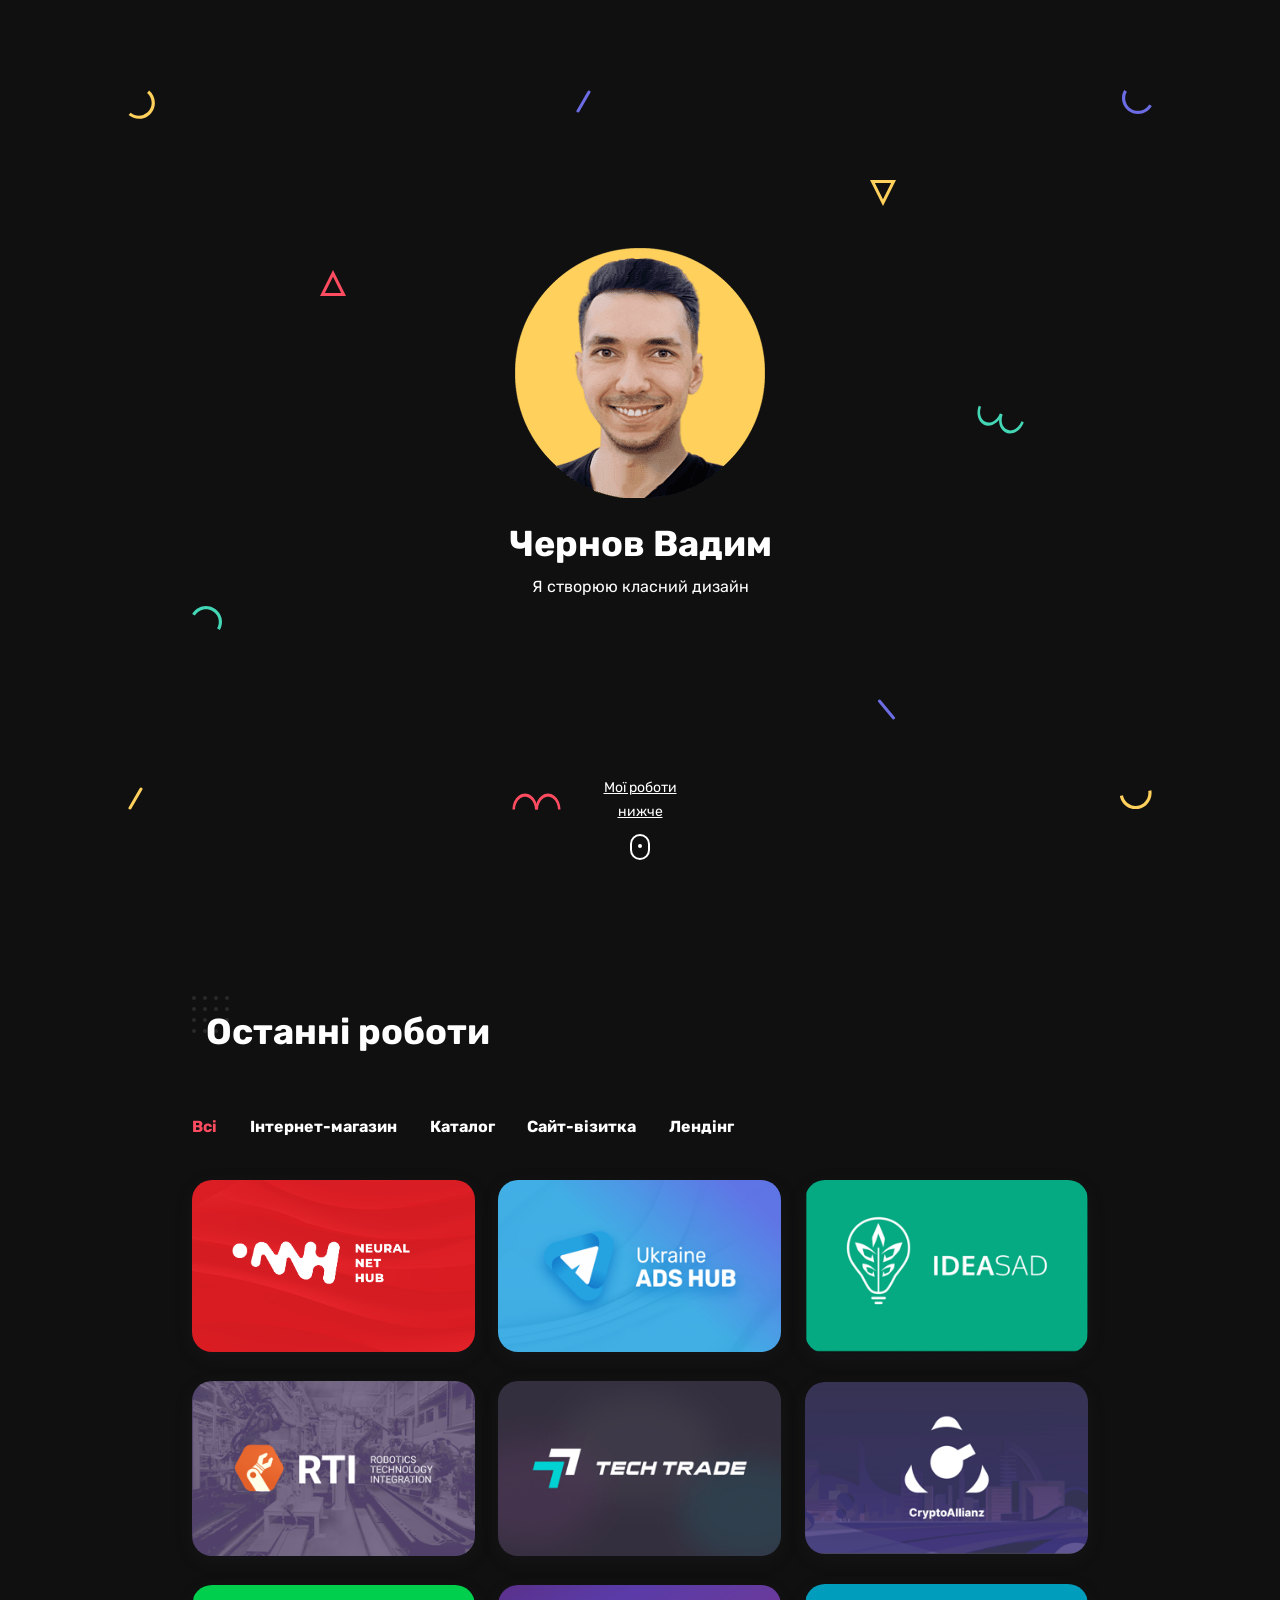
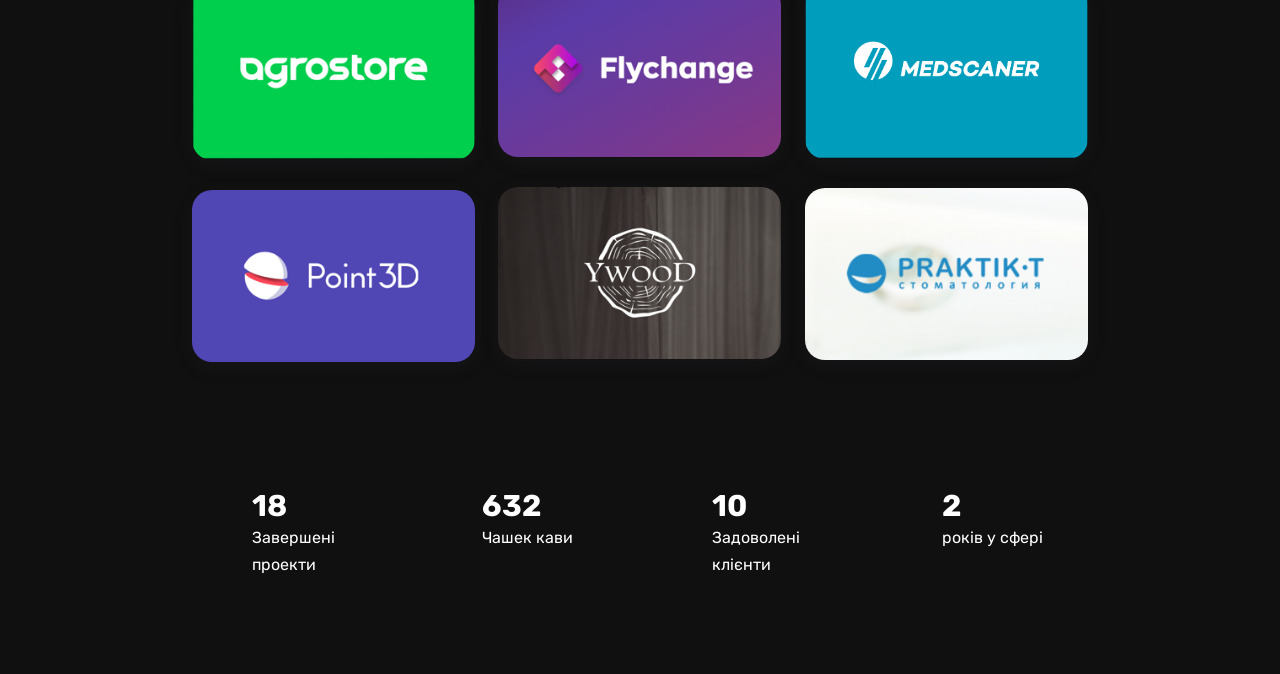
==== index.html @ b4a0cc7b "first commit" ====
<!DOCTYPE html>
<html lang="en-US">

<head>
    <meta http-equiv="Content-Type" content="text/html; charset=UTF-8">
    <title>Portfolio</title>
    <meta name="description" content="Portfolio">
    <meta name="viewport" content="width=device-width, initial-scale=1, maximum-scale=1">
    <link rel="shortcut icon" type="image/x-icon" href="images/favicon.png">

    <!-- STYLESHEETS -->
    <link rel="stylesheet" href="css/bootstrap.min.css" type="text/css" media="all">
    <link rel="stylesheet" href="css/all.min.css" type="text/css" media="all">
    <link rel="stylesheet" href="css/simple-line-icons.css" type="text/css" media="all">
    <link rel="stylesheet" href="css/slick.css" type="text/css" media="all">
    <link rel="stylesheet" href="css/animate.css" type="text/css" media="all">
    <link rel="stylesheet" href="css/magnific-popup.css" type="text/css" media="all">
    <link rel="stylesheet" href="css/style.css" type="text/css" media="all">

    <!--[if lt IE 9]>
      <script src="https://oss.maxcdn.com/html5shiv/3.7.2/html5shiv.min.js"></script>
      <script src="https://oss.maxcdn.com/respond/1.4.2/respond.min.js"></script>
    <![endif]-->

</head>

<body class="dark">

    <!-- Preloader -->
    <div id="preloader">
        <div class="outer">
            <!-- Google Chrome -->
            <div class="infinityChrome">
                <div></div>
                <div></div>
                <div></div>
            </div>

            <!-- Safari and others -->
            <div class="infinity">
                <div>
                    <span></span>
                </div>
                <div>
                    <span></span>
                </div>
                <div>
                    <span></span>
                </div>
            </div>
            <!-- Stuff -->
            <svg xmlns="http://www.w3.org/2000/svg" version="1.1" class="goo-outer">
                <defs>
                    <filter id="goo">
                        <feGaussianBlur in="SourceGraphic" stdDeviation="6" result="blur" />
                        <feColorMatrix in="blur" values="1 0 0 0 0  0 1 0 0 0  0 0 1 0 0  0 0 0 18 -7" result="goo" />
                        <feBlend in="SourceGraphic" in2="goo" />
                    </filter>
                </defs>
            </svg>
        </div>
    </div>


    <!-- main layout -->
    <main class="content-3">

        <!-- section home -->
        <section id="home" class="home d-flex align-items-center">
            <div class="container">

                <!-- intro -->
                <div class="intro">
                    <!-- avatar image -->
                    <img src="images/ava-min.png" alt="Bolby" class="mb-4" />
                    
                    <!-- info -->
                    <h1 class="mb-2 mt-0">Чернов Вадим</h1>
                    <span>Я створюю <span class="text-rotating"> класний дизайн, круті веб-додатки</span></span>

                    <!-- social icons -->
                    <ul class="social-icons light list-inline mb-0 mt-4">
                        <li class="list-inline-item"><a href="https://t.me/lips0n" target="_blank"><i class="fab fa-telegram"></i></a></li>
                        <li class="list-inline-item"><a href="viber://add?number=380633211815" target="_blank"><i class="fab fa-viber"></i></a></li>
                        <li class="list-inline-item"><a href="https://wa.me/380961468083" target="_blank"><i class="fab fa-whatsapp"></i></a></li>
                    </ul>
                </div>

                <!-- scroll down mouse wheel -->
                <div class="scroll-down">
                    <a href="#about" class="mouse-wrapper">
                        <span>Мої роботи нижче</span>
                        <span class="mouse">
                            <span class="wheel"></span>
                        </span>
                    </a>
                </div>

                <!-- parallax layers -->
                <div class="parallax" data-relative-input="true">

                    <svg width="27" height="29" data-depth="0.3" class="layer p1" xmlns="http://www.w3.org/2000/svg">
                        <path
                            d="M21.15625.60099c4.37954 3.67487 6.46544 9.40612 5.47254 15.03526-.9929 5.62915-4.91339 10.30141-10.2846 12.25672-5.37122 1.9553-11.3776.89631-15.75715-2.77856l2.05692-2.45134c3.50315 2.93948 8.3087 3.78663 12.60572 2.22284 4.297-1.5638 7.43381-5.30209 8.22768-9.80537.79387-4.50328-.8749-9.08872-4.37803-12.02821L21.15625.60099z"
                            fill="#FFD15C" fill-rule="evenodd" />
                    </svg>

                    <svg width="26" height="26" data-depth="0.2" class="layer p2" xmlns="http://www.w3.org/2000/svg">
                        <path d="M13 3.3541L2.42705 24.5h21.1459L13 3.3541z" stroke="#FF4C60" stroke-width="3"
                            fill="none" fill-rule="evenodd" />
                    </svg>

                    <svg width="30" height="25" data-depth="0.3" class="layer p3" xmlns="http://www.w3.org/2000/svg">
                        <path
                            d="M.1436 8.9282C3.00213 3.97706 8.2841.92763 14.00013.92796c5.71605.00032 10.9981 3.04992 13.85641 8 2.8583 4.95007 2.8584 11.0491-.00014 16.00024l-2.77128-1.6c2.28651-3.96036 2.28631-8.84002.00011-12.8002-2.2862-3.96017-6.5124-6.40017-11.08513-6.4-4.57271.00018-8.79872 2.43984-11.08524 6.4002l-2.77128-1.6z"
                            fill="#44D7B6" fill-rule="evenodd" />
                    </svg>

                    <svg width="15" height="23" data-depth="0.6" class="layer p4" xmlns="http://www.w3.org/2000/svg">
                        <rect transform="rotate(30 9.86603 10.13397)" x="7" width="3" height="25" rx="1.5"
                            fill="#FFD15C" fill-rule="evenodd" />
                    </svg>

                    <svg width="15" height="23" data-depth="0.2" class="layer p5" xmlns="http://www.w3.org/2000/svg">
                        <rect transform="rotate(30 9.86603 10.13397)" x="7" width="3" height="25" rx="1.5"
                            fill="#6C6CE5" fill-rule="evenodd" />
                    </svg>

                    <svg width="49" height="17" data-depth="0.5" class="layer p6" xmlns="http://www.w3.org/2000/svg">
                        <g fill="#FF4C60" fill-rule="evenodd">
                            <path
                                d="M.5 16.5c0-5.71709 2.3825-10.99895 6.25-13.8567 3.8675-2.85774 8.6325-2.85774 12.5 0C23.1175 5.50106 25.5 10.78292 25.5 16.5H23c0-4.57303-1.90625-8.79884-5-11.08535-3.09375-2.28652-6.90625-2.28652-10 0C4.90625 7.70116 3 11.92697 3 16.5H.5z" />
                            <path
                                d="M23.5 16.5c0-5.71709 2.3825-10.99895 6.25-13.8567 3.8675-2.85774 8.6325-2.85774 12.5 0C46.1175 5.50106 48.5 10.78292 48.5 16.5H46c0-4.57303-1.90625-8.79884-5-11.08535-3.09375-2.28652-6.90625-2.28652-10 0-3.09375 2.28651-5 6.51232-5 11.08535h-2.5z" />
                        </g>
                    </svg>

                    <svg width="26" height="26" data-depth="0.4" class="layer p7" xmlns="http://www.w3.org/2000/svg">
                        <path d="M13 22.6459L2.42705 1.5h21.1459L13 22.6459z" stroke="#FFD15C" stroke-width="3"
                            fill="none" fill-rule="evenodd" />
                    </svg>

                    <svg width="19" height="21" data-depth="0.3" class="layer p8" xmlns="http://www.w3.org/2000/svg">
                        <rect transform="rotate(-40 6.25252 10.12626)" x="7" width="3" height="25" rx="1.5"
                            fill="#6C6CE5" fill-rule="evenodd" />
                    </svg>

                    <svg width="30" height="25" data-depth="0.3" data-depth-y="-1.30" class="layer p9"
                        xmlns="http://www.w3.org/2000/svg">
                        <path
                            d="M29.8564 16.0718c-2.85854 4.95114-8.1405 8.00057-13.85654 8.00024-5.71605-.00032-10.9981-3.04992-13.85641-8-2.8583-4.95007-2.8584-11.0491.00014-16.00024l2.77128 1.6c-2.28651 3.96036-2.28631 8.84002-.00011 12.8002 2.2862 3.96017 6.5124 6.40017 11.08513 6.4 4.57271-.00018 8.79872-2.43984 11.08524-6.4002l2.77128 1.6z"
                            fill="#6C6CE5" fill-rule="evenodd" />
                    </svg>

                    <svg width="47" height="29" data-depth="0.2" class="layer p10" xmlns="http://www.w3.org/2000/svg">
                        <g fill="#44D7B6" fill-rule="evenodd">
                            <path
                                d="M46.78878 17.19094c-1.95535 5.3723-6.00068 9.52077-10.61234 10.8834-4.61167 1.36265-9.0893-.26708-11.74616-4.27524-2.65686-4.00817-3.08917-9.78636-1.13381-15.15866l2.34923.85505c-1.56407 4.29724-1.2181 8.92018.90705 12.12693 2.12514 3.20674 5.70772 4.5107 9.39692 3.4202 3.68921-1.0905 6.92581-4.40949 8.48988-8.70673l2.34923.85505z" />
                            <path
                                d="M25.17585 9.32448c-1.95535 5.3723-6.00068 9.52077-10.61234 10.8834-4.61167 1.36264-9.0893-.26708-11.74616-4.27525C.16049 11.92447-.27182 6.14628 1.68354.77398l2.34923.85505c-1.56407 4.29724-1.2181 8.92018.90705 12.12692 2.12514 3.20675 5.70772 4.5107 9.39692 3.4202 3.68921-1.0905 6.92581-4.40948 8.48988-8.70672l2.34923.85505z" />
                        </g>
                    </svg>

                    <svg width="33" height="20" data-depth="0.5" class="layer p11" xmlns="http://www.w3.org/2000/svg">
                        <path
                            d="M32.36774.34317c.99276 5.63023-1.09332 11.3614-5.47227 15.03536-4.37895 3.67396-10.3855 4.73307-15.75693 2.77837C5.76711 16.2022 1.84665 11.53014.8539 5.8999l3.15139-.55567c.7941 4.50356 3.93083 8.24147 8.22772 9.8056 4.29688 1.56413 9.10275.71673 12.60554-2.2227C28.34133 9.98771 30.01045 5.4024 29.21635.89884l3.15139-.55567z"
                            fill="#FFD15C" fill-rule="evenodd" />
                    </svg>

                </div>
            </div>

        </section>

        <!-- section about -->
      

    

        <!-- section works -->
        <section id="works">

            <div class="container">

                <!-- section title -->
                <h2 class="section-title wow fadeInUp">Останні роботи</h2>

                <div class="spacer" data-height="60"></div>

                <!-- portfolio filter (desktop) -->
                <ul class="portfolio-filter list-inline wow fadeInUp">
                    <li class="current list-inline-item" data-filter="*">Всі</li>
                    <li class="list-inline-item" data-filter=".stores">Iнтернет-магазин</li>
                    <li class="list-inline-item" data-filter=".catalog">Каталог</li>
                    <li class="list-inline-item" data-filter=".business-card">Cайт-візитка</li>
                    <li class="list-inline-item" data-filter=".landing">Лендінг</li>
         
                </ul>

                <!-- portfolio filter (mobile) -->
                <div class="pf-filter-wrapper">
                    <select class="portfolio-filter-mobile">
                        <option value="*">Всі</option>
                        <option value=".stores">Iнтернет-магазин</option>
                        <option value=".catalog">Каталог</option>
                        <option value=".business-card">Cайт-візитка</option>
                        <option value=".landing">Лендінг</option>
                    </select>
                </div>
               
                <!-- portolio wrapper -->
                <div class="row portfolio-wrapper">

   

                    <!-- portfolio item -->
                    <div class="col-md-4 col-sm-6 grid-item creative catalog">
                        <a href="#small-dialog1" class="work-content">
                            <div class="portfolio-item rounded shadow-dark">
                                <div class="details">
                                    <span class="term">Каталог</span>
                                    <h4 class="title">Neural Net Hub — <br> каталог нейромереж</h4>
                                    <span class="more-button"><i class="icon-options"></i></span>
                                </div>
                                <div class="thumb">
                                    <img src="images/works/nnh-min.png" alt="Portfolio-title" />
                                    <div class="mask"></div>
                                </div>
                            </div>
                        </a>
                        <div id="small-dialog1" class="white-popup zoom-anim-dialog mfp-hide">
                            <div class="white-popup-viewer">
                                <img src="images/works/nnh.png" alt="Title" />
                            </div>
                        </div>
                    </div>
                    <div class="col-md-4 col-sm-6 grid-item creative landing">
                        <a href="#small-dialog2" class="work-content">
                            <div class="portfolio-item rounded shadow-dark">
                                <div class="details">
                                    <span class="term">Лендінг</span>
                                    <h4 class="title">Ukraine Ads Hub — <br> арбитражный Трафик</h4>
                                    <span class="more-button"><i class="icon-options"></i></span>
                                </div>
                                <div class="thumb">
                                    <img src="images/works/uah-min.png" alt="Portfolio-title" />
                                    <div class="mask"></div>
                                </div>
                            </div>
                        </a>
                        <div id="small-dialog2" class="white-popup zoom-anim-dialog mfp-hide">
                            <div class="white-popup-viewer">
                                <img src="images/works/uah.png" alt="Title" />
                            </div>
                        </div>
                    </div>
                    <div class="col-md-4 col-sm-6 grid-item creative stores">
                        <a href="#small-dialog3" class="work-content">
                            <div class="portfolio-item rounded shadow-dark">
                                <div class="details">
                                    <span class="term">Iнтернет-магазин</span>
                                    <h4 class="title">Ideasad — <br>інтернет-магазин саджанців</h4>
                                    <span class="more-button"><i class="icon-options"></i></span>
                                </div>
                                <div class="thumb">
                                    <img src="images/works/ideasad-min.png" alt="Portfolio-title" />
                                    <div class="mask"></div>
                                </div>
                            </div>
                        </a>
                        <div id="small-dialog3" class="white-popup zoom-anim-dialog mfp-hide">
                            <div class="white-popup-viewer">
                                <img src="images/works/ideasad.png" alt="Title" />
                            </div>
                        </div>
                    </div>
                    <div class="col-md-4 col-sm-6 grid-item creative landing">
                        <a href="#small-dialog4" class="work-content">
                            <div class="portfolio-item rounded shadow-dark">
                                <div class="details">
                                    <span class="term">Лендінг</span>
                                    <h4 class="title">RTI — <br> інтеграції роботів до виробничих процесів</h4>
                                    <span class="more-button"><i class="icon-options"></i></span>
                                </div>
                                <div class="thumb">
                                    <img src="images/works/rti-min.png" alt="Portfolio-title" />
                                    <div class="mask"></div>
                                </div>
                            </div>
                        </a>
                        <div id="small-dialog4" class="white-popup zoom-anim-dialog mfp-hide">
                            <div class="white-popup-viewer">
                                <img src="images/works/rti.png" alt="Title" />
                            </div>
                        </div>
                    </div>
                    <div class="col-md-4 col-sm-6 grid-item creative business-card">
                        <a href="#small-dialog5" class="work-content">
                            <div class="portfolio-item rounded shadow-dark">
                                <div class="details">
                                    <span class="term">Cайт-візитка</span>
                                    <h4 class="title">Techtrade — <br>постачання кухонного обладнання</h4>
                                    <span class="more-button"><i class="icon-options"></i></span>
                                </div>
                                <div class="thumb">
                                    <img src="images/works/tt-min.png" alt="Portfolio-title" />
                                    <div class="mask"></div>
                                </div>
                            </div>
                        </a>
                        <div id="small-dialog5" class="white-popup zoom-anim-dialog mfp-hide">
                            <div class="white-popup-viewer">
                                <img src="images/works/tt.png" alt="Title" />
                            </div>
                        </div>
                    </div>

                    <div class="col-md-4 col-sm-6 grid-item creative landing">
                        <a href="#small-dialog6" class="work-content">
                            <div class="portfolio-item rounded shadow-dark">
                                <div class="details">
                                    <span class="term">Лендінг</span>
                                    <h4 class="title">CryptoAlianz — <br> курс з стратегій роботи з цифровими активами</h4>
                                    <span class="more-button"><i class="icon-options"></i></span>
                                </div>
                                <div class="thumb">
                                    <img src="images/works/crypto-alianz-min.png" alt="Portfolio-title" />
                                    <div class="mask"></div>
                                </div>
                            </div>
                        </a>
                        <div id="small-dialog6" class="white-popup zoom-anim-dialog mfp-hide">
                            <div class="white-popup-viewer">
                                <img src="images/works/crypto-alianz.png" alt="Title" />
                            </div>
                        </div>
                    </div>
                    <div class="col-md-4 col-sm-6 grid-item creative stores">
                        <a href="#small-dialog7" class="work-content">
                            <div class="portfolio-item rounded shadow-dark">
                                <div class="details">
                                    <span class="term">Iнтернет-магазин</span>
                                    <h4 class="title"> MedScaner — <br>постановник медичного обладнання</h4>
                                    <span class="more-button"><i class="icon-options"></i></span>
                                </div>
                                <div class="thumb">
                                    <img src="images/works/scaner-min.png" alt="Portfolio-title" />
                                    <div class="mask"></div>
                                </div>
                            </div>
                        </a>
                        <div id="small-dialog7" class="white-popup zoom-anim-dialog mfp-hide">
                            <div class="white-popup-viewer">
                                <img src="images/works/scaner.png" alt="Title" />
                            </div>
                        </div>
                    </div>
                    <div class="col-md-4 col-sm-6 grid-item creative stores">
                        <a href="#small-dialog8" class="work-content">
                            <div class="portfolio-item rounded shadow-dark">
                                <div class="details">
                                    <span class="term">Iнтернет-магазин</span>
                                    <h4 class="title">Agrostore — <br>інтернет-магазин саджанців</h4>
                                    <span class="more-button"><i class="icon-options"></i></span>
                                </div>
                                <div class="thumb">
                                    <img src="images/works/agrostore-min.png" alt="Portfolio-title" />
                                    <div class="mask"></div>
                                </div>
                            </div>
                        </a>
                        <div id="small-dialog8" class="white-popup zoom-anim-dialog mfp-hide">
                            <div class="white-popup-viewer">
                                <img src="images/works/agrostore.png" alt="Title" />
                            </div>
                        </div>
                    </div>
                    <div class="col-md-4 col-sm-6 grid-item creative landing">
                        <a href="#small-dialog9" class="work-content">
                            <div class="portfolio-item rounded shadow-dark">
                                <div class="details">
                                    <span class="term">Лендінг</span>
                                    <h4 class="title">Flychange — <br>крипто-обмінник</h4>
                                    <span class="more-button"><i class="icon-options"></i></span>
                                </div>
                                <div class="thumb">
                                    <img src="images/works/flychange-min.png" alt="Portfolio-title" />
                                    <div class="mask"></div>
                                </div>
                            </div>
                        </a>
                        <div id="small-dialog9" class="white-popup zoom-anim-dialog mfp-hide">
                            <div class="white-popup-viewer">
                                <img src="images/works/flychange.png" alt="Title" />
                            </div>
                        </div>
                    </div>
                    <div class="col-md-4 col-sm-6 grid-item creative catalog">
                        <a href="#small-dialog10" class="work-content">
                            <div class="portfolio-item rounded shadow-dark">
                                <div class="details">
                                    <span class="term">Каталог</span>
                                    <h4 class="title">Ywood — <br>виробництво меблів</h4>
                                    <span class="more-button"><i class="icon-options"></i></span>
                                </div>
                                <div class="thumb">
                                    <img src="images/works/ywood-min.png" alt="Portfolio-title" />
                                    <div class="mask"></div>
                                </div>
                            </div>
                        </a>
                        <div id="small-dialog10" class="white-popup zoom-anim-dialog mfp-hide">
                            <div class="white-popup-viewer">
                                <img src="images/works/ywood.png" alt="Title" />
                            </div>
                        </div>
                    </div>
                    <div class="col-md-4 col-sm-6 grid-item creative business-card">
                        <a href="#small-dialog11" class="work-content">
                            <div class="portfolio-item rounded shadow-dark">
                                <div class="details">
                                    <span class="term">Cайт-візитка</span>
                                    <h4 class="title">PRAKTIK-T — <br> стамотологія</h4>
                                    <span class="more-button"><i class="icon-options"></i></span>
                                </div>
                                <div class="thumb">
                                    <img src="images/works/stomatology-min.png" alt="Portfolio-title" />
                                    <div class="mask"></div>
                                </div>
                            </div>
                        </a>
                        <div id="small-dialog11" class="white-popup zoom-anim-dialog mfp-hide">
                            <div class="white-popup-viewer">
                                <img src="images/works/stomatology.png" alt="Title" />
                            </div>
                        </div>
                    </div>
                    <div class="col-md-4 col-sm-6 grid-item creative business-card">
                        <a href="#small-dialog12" class="work-content">
                            <div class="portfolio-item rounded shadow-dark">
                                <div class="details">
                                    <span class="term">Cайт-візитка</span>
                                    <h4 class="title">Point-3d — <br> центри томографії</h4>
                                    <span class="more-button"><i class="icon-options"></i></span>
                                </div>
                                <div class="thumb">
                                    <img src="images/works/point-3d-min.png" alt="Portfolio-title" />
                                    <div class="mask"></div>
                                </div>
                            </div>
                        </a>
                        <div id="small-dialog12" class="white-popup zoom-anim-dialog mfp-hide">
                            <div class="white-popup-viewer">
                                <img src="images/works/point-3d.png" alt="Title" />
                            </div>
                        </div>
                    </div>

                </div>

   

            </div>

        </section>

      

      

        <section id="about">

            <div class="container">

        
                <div class="row">

                    <div class="col-md-3 col-sm-6">
                        <!-- fact item -->
                        <div class="fact-item">
                            <span class="icon icon-fire"></span>
                            <div class="details">
                                <h3 class="mb-0 mt-0 number"><em class="count">130</em></h3>
                                <p class="mb-0">Завершені проекти</p>
                            </div>
                        </div>
                        <div class="spacer d-md-none d-lg-none" data-height="30"></div>
                    </div>

                    <div class="col-md-3 col-sm-6">
                        <!-- fact item -->
                        <div class="fact-item">
                            <span class="icon icon-cup"></span>
                            <div class="details">
                                <h3 class="mb-0 mt-0 number"><em class="count">4680</em></h3>
                                <p class="mb-0">Чашек кави</p>
                            </div>
                        </div>
                        <div class="spacer d-md-none d-lg-none" data-height="30"></div>
                    </div>

                    <div class="col-md-3 col-sm-6">
                        <!-- fact item -->
                        <div class="fact-item">
                            <span class="icon icon-people"></span>
                            <div class="details">
                                <h3 class="mb-0 mt-0 number"><em class="count">73</em></h3>
                                <p class="mb-0">Задоволені клієнти</p>
                            </div>
                        </div>
                        <div class="spacer d-md-none d-lg-none" data-height="30"></div>
                    </div>

                    <div class="col-md-3 col-sm-6">
                        <!-- fact item -->
                        <div class="fact-item">
                            <span class="icon icon-badge"></span>
                            <div class="details">
                                <h3 class="mb-0 mt-0 number"><em class="count">13</em></h3>
                                <p class="mb-0">років у сфері</p>
                            </div>
                        </div>
                    </div>

                </div>

            </div>

        </section>
        <div class="spacer" data-height="96"></div>



    </main>

    <!-- Go to top button -->
    <a href="javascript:" id="return-to-top"><i class="fas fa-arrow-up"></i></a>

    <!-- SCRIPTS -->
    <script src="js/jquery-1.12.3.min.js"></script>
    <script src="js/jquery.easing.min.js"></script>
    <script src="js/jquery.waypoints.min.js"></script>
    <script src="js/jquery.counterup.min.js"></script>
    <script src="js/popper.min.js"></script>
    <script src="js/bootstrap.min.js"></script>
    <script src="js/isotope.pkgd.min.js"></script>
    <script src="js/infinite-scroll.min.js"></script>
    <script src="js/imagesloaded.pkgd.min.js"></script>
    <script src="js/slick.min.js"></script>
    <script src="js/contact.js"></script>
    <script src="js/validator.js"></script>
    <script src="js/wow.min.js"></script>
    <script src="js/morphext.min.js"></script>
    <script src="js/parallax.min.js"></script>
    <script src="js/jquery.magnific-popup.min.js"></script>
    <script src="js/custom.js"></script>

</body>

</html>
---- css/style.css ----
@charset "UTF-8";
/*
Template Name: Bolby
Version: 1.0
Author: PxlSolutions
Author URI: http://themeforest.net/user/pxlsolutions
Description: Portfolio/CV/Resume HTML Template

[TABLE OF CONTENTS]

01. Base
02. Typography
03. Preloader
04. Header
05. Sections
06. Parallax Shapes
07. Skills
08. Service
09. Portfolio
10. Facts
11. Prices
12. Testimonials
13. Blog
14. Clients
15. Contact
16. Helper
17. Dark Mode
18. Buttons
19. Bootstrap Components
20. Theme elements
21. Slick
22. Responsive

*/
@import url("https://fonts.googleapis.com/css?family=Rubik:300,300i,400,400i,500,500i,700,700i,900,900i&display=swap&subset=cyrillic");
/*=================================================================*/
/*                      BASE                              
/*=================================================================*/
* {
  margin: 0;
  padding: 0;
}

html {
  margin: 0 !important;
  overflow: auto !important;
}

body {
  color: #5E5C7F;
  background-color: #F9F9FF;
  font-family: "Rubik", sans-serif;
  font-size: 16px;
  line-height: 1.7;
  overflow-x: hidden;
  -webkit-font-smoothing: antialiased;
  -moz-osx-font-smoothing: grayscale;
}

img {
  max-width: 100%;
  height: auto;
}

.text-center {
  text-align: center;
}

.text-left {
  text-align: left;
}

.text-right {
  text-align: right;
}

.relative {
  position: relative;
}

/*=================================================================*/
/*                      TYPOGRAPHY                              
/*=================================================================*/
h1, h2, h3, h4, h5, h6 {
  color: #454360;
  font-family: "Rubik", sans-serif;
  font-weight: 700;
  margin: 20px 0;
}

h1 {
  font-size: 36px;
}

h2 {
  font-size: 28px;
}

h3 {
  font-size: 24px;
}

h4 {
  font-size: 18px;
}

a {
  color: #FF4C60;
  outline: 0;
  -webkit-transition: all 0.3s ease-in-out;
  -o-transition: all 0.3s ease-in-out;
  transition: all 0.3s ease-in-out;
}
a:hover {
  color: #353353;
  text-decoration: none;
}
a:focus {
  outline: 0;
}

blockquote {
  padding: 20px 20px;
  margin: 0 0 20px;
  font-size: 16px;
  background: #F7F7F7;
  border-radius: 10px;
}

blockquote p {
  line-height: 1.6;
}

/* === Pre === */
pre {
  display: block;
  padding: 9.5px;
  margin: 0 0 10px;
  font-size: 13px;
  line-height: 1.42857143;
  color: #333;
  word-break: break-all;
  word-wrap: break-word;
  background-color: #f5f5f5;
  border: 1px solid #ccc;
  border-radius: 0;
}

/*=================================================================*/
/*                      PRELOADER                              
/*=================================================================*/
.infinity {
  width: 120px;
  height: 60px;
  position: relative;
}
.infinity div,
.infinity span {
  position: absolute;
}
.infinity div {
  top: 0;
  left: 50%;
  width: 60px;
  height: 60px;
  -webkit-animation: rotate 6.9s linear infinite;
          animation: rotate 6.9s linear infinite;
}
.infinity div span {
  left: -8px;
  top: 50%;
  margin: -8px 0 0 0;
  width: 16px;
  height: 16px;
  display: block;
  background: #FF4C60;
  -webkit-box-shadow: 2px 2px 8px rgba(255, 76, 96, 0.09);
          box-shadow: 2px 2px 8px rgba(255, 76, 96, 0.09);
  border-radius: 50%;
  -webkit-transform: rotate(90deg);
      -ms-transform: rotate(90deg);
          transform: rotate(90deg);
  -webkit-animation: move 6.9s linear infinite;
          animation: move 6.9s linear infinite;
}
.infinity div span:before, .infinity div span:after {
  content: "";
  position: absolute;
  display: block;
  border-radius: 50%;
  width: 14px;
  height: 14px;
  background: inherit;
  top: 50%;
  left: 50%;
  margin: -7px 0 0 -7px;
  -webkit-box-shadow: inherit;
          box-shadow: inherit;
}
.infinity div span:before {
  -webkit-animation: drop1 0.8s linear infinite;
          animation: drop1 0.8s linear infinite;
}
.infinity div span:after {
  -webkit-animation: drop2 0.8s linear infinite 0.4s;
          animation: drop2 0.8s linear infinite 0.4s;
}
.infinity div:nth-child(2) {
  -webkit-animation-delay: -2.3s;
          animation-delay: -2.3s;
}
.infinity div:nth-child(2) span {
  -webkit-animation-delay: -2.3s;
          animation-delay: -2.3s;
}
.infinity div:nth-child(3) {
  -webkit-animation-delay: -4.6s;
          animation-delay: -4.6s;
}
.infinity div:nth-child(3) span {
  -webkit-animation-delay: -4.6s;
          animation-delay: -4.6s;
}

.infinityChrome {
  width: 128px;
  height: 60px;
}
.infinityChrome div {
  position: absolute;
  width: 16px;
  height: 16px;
  background: #FF4C60;
  -webkit-box-shadow: 2px 2px 8px rgba(255, 76, 96, 0.09);
          box-shadow: 2px 2px 8px rgba(255, 76, 96, 0.09);
  border-radius: 50%;
  -webkit-animation: moveSvg 6.9s linear infinite;
          animation: moveSvg 6.9s linear infinite;
  -webkit-filter: url(#goo);
  filter: url(#goo);
  -webkit-transform: scaleX(-1);
      -ms-transform: scaleX(-1);
          transform: scaleX(-1);
  offset-path: path("M64.3636364,29.4064278 C77.8909091,43.5203348 84.4363636,56 98.5454545,56 C112.654545,56 124,44.4117395 124,30.0006975 C124,15.5896556 112.654545,3.85282763 98.5454545,4.00139508 C84.4363636,4.14996252 79.2,14.6982509 66.4,29.4064278 C53.4545455,42.4803627 43.5636364,56 29.4545455,56 C15.3454545,56 4,44.4117395 4,30.0006975 C4,15.5896556 15.3454545,4.00139508 29.4545455,4.00139508 C43.5636364,4.00139508 53.1636364,17.8181672 64.3636364,29.4064278 Z");
}
.infinityChrome div:before, .infinityChrome div:after {
  content: "";
  position: absolute;
  display: block;
  border-radius: 50%;
  width: 14px;
  height: 14px;
  background: inherit;
  top: 50%;
  left: 50%;
  margin: -7px 0 0 -7px;
  -webkit-box-shadow: inherit;
          box-shadow: inherit;
}
.infinityChrome div:before {
  -webkit-animation: drop1 0.8s linear infinite;
          animation: drop1 0.8s linear infinite;
}
.infinityChrome div:after {
  -webkit-animation: drop2 0.8s linear infinite 0.4s;
          animation: drop2 0.8s linear infinite 0.4s;
}
.infinityChrome div:nth-child(2) {
  -webkit-animation-delay: -2.3s;
          animation-delay: -2.3s;
}
.infinityChrome div:nth-child(3) {
  -webkit-animation-delay: -4.6s;
          animation-delay: -4.6s;
}

@-webkit-keyframes moveSvg {
  0% {
    offset-distance: 0%;
  }
  25% {
    background: #6C6CE5;
  }
  75% {
    background: #FFD15C;
  }
  100% {
    offset-distance: 100%;
  }
}

@keyframes moveSvg {
  0% {
    offset-distance: 0%;
  }
  25% {
    background: #6C6CE5;
  }
  75% {
    background: #FFD15C;
  }
  100% {
    offset-distance: 100%;
  }
}
@-webkit-keyframes rotate {
  50% {
    -webkit-transform: rotate(360deg);
            transform: rotate(360deg);
    margin-left: 0;
  }
  50.0001%, 100% {
    margin-left: -60px;
  }
}
@keyframes rotate {
  50% {
    -webkit-transform: rotate(360deg);
            transform: rotate(360deg);
    margin-left: 0;
  }
  50.0001%, 100% {
    margin-left: -60px;
  }
}
@-webkit-keyframes move {
  0%, 50% {
    left: -8px;
  }
  25% {
    background: #FFD15C;
  }
  75% {
    background: #6C6CE5;
  }
  50.0001%, 100% {
    left: auto;
    right: -8px;
  }
}
@keyframes move {
  0%, 50% {
    left: -8px;
  }
  25% {
    background: #FFD15C;
  }
  75% {
    background: #6C6CE5;
  }
  50.0001%, 100% {
    left: auto;
    right: -8px;
  }
}
@-webkit-keyframes drop1 {
  100% {
    -webkit-transform: translate(32px, 8px) scale(0);
            transform: translate(32px, 8px) scale(0);
  }
}
@keyframes drop1 {
  100% {
    -webkit-transform: translate(32px, 8px) scale(0);
            transform: translate(32px, 8px) scale(0);
  }
}
@-webkit-keyframes drop2 {
  0% {
    -webkit-transform: translate(0, 0) scale(0.9);
            transform: translate(0, 0) scale(0.9);
  }
  100% {
    -webkit-transform: translate(32px, -8px) scale(0);
            transform: translate(32px, -8px) scale(0);
  }
}
@keyframes drop2 {
  0% {
    -webkit-transform: translate(0, 0) scale(0.9);
            transform: translate(0, 0) scale(0.9);
  }
  100% {
    -webkit-transform: translate(32px, -8px) scale(0);
            transform: translate(32px, -8px) scale(0);
  }
}
#preloader {
  background: #101010;
  height: 100%;
  position: fixed;
  width: 100%;
  z-index: 1031;
}
#preloader .outer {
  position: absolute;
  top: 50%;
  left: 50%;
  -webkit-transform: translate(-50%, -50%);
      -ms-transform: translate(-50%, -50%);
          transform: translate(-50%, -50%);
}
#preloader.light {
  background: #F9F9FF;
}

.goo-outer {
  display: none;
}

/*=================================================================*/
/*                      HEADER                              
/*=================================================================*/
header.desktop-header-1 {
  color: #FFF;
  border-right: solid 1px rgba(255, 255, 255, 0.1);
  background: #353353;
  padding: 50px 40px 40px;
  position: fixed;
  left: 0;
  overflow-y: auto;
  overflow-x: hidden;
  height: 100vh;
  min-height: 100vh;
  top: 0;
  width: 290px;
  z-index: 1;
  -webkit-transform: translateX(0);
  -ms-transform: translateX(0);
  transform: translateX(0);
  -webkit-transition: all 0.3s ease-in-out;
  -o-transition: all 0.3s ease-in-out;
  transition: all 0.3s ease-in-out;
  /* === Vertical Menu === */
  /* === Submenu === */
}
header.desktop-header-1.open {
  -webkit-transform: translateX(0);
  -ms-transform: translateX(0);
  transform: translateX(0);
}
header.desktop-header-1 .vertical-menu {
  list-style: none;
  padding: 0;
  margin-bottom: 130px;
  margin-top: 130px;
}
header.desktop-header-1 .vertical-menu li.openmenu > a {
  color: #000;
}
header.desktop-header-1 .vertical-menu li.openmenu .switch {
  -webkit-transform: rotate(45deg);
  -ms-transform: rotate(45deg);
  transform: rotate(45deg);
}
header.desktop-header-1 .vertical-menu li {
  padding: 8px 0;
  position: relative;
  list-style: none;
  -webkit-transition: all 0.2s ease-in-out;
  -o-transition: all 0.2s ease-in-out;
  transition: all 0.2s ease-in-out;
}
header.desktop-header-1 .vertical-menu li a:hover {
  color: #FFD15C;
}
header.desktop-header-1 .vertical-menu li i {
  color: #FFD15C;
  margin-right: 20px;
}
header.desktop-header-1 .vertical-menu li .switch {
  font-size: 30px;
  display: inline-block;
  padding: 0 14px;
  line-height: 1;
  cursor: pointer;
  color: #000;
  position: absolute;
  top: 24px;
  -webkit-transform: rotate(0deg);
  -ms-transform: rotate(0deg);
  transform: rotate(0deg);
  -webkit-transition: all 0.2s ease-in-out;
  -o-transition: all 0.2s ease-in-out;
  transition: all 0.2s ease-in-out;
  -webkit-backface-visibility: hidden;
}
header.desktop-header-1 .vertical-menu li a {
  color: #FFF;
  font-family: "Rubik", sans-serif;
  font-size: 16px;
  font-weight: 700;
  width: 100%;
  text-decoration: none;
  position: relative;
}
header.desktop-header-1 .vertical-menu li a.nav-link {
  display: initial;
  padding: 0;
}
header.desktop-header-1 .vertical-menu li .nav-link.active {
  color: #FFD15C;
}
header.desktop-header-1 .submenu {
  display: none;
  padding: 0;
}
header.desktop-header-1 .submenu li a {
  color: #000;
  font-size: 18px;
  font-weight: 700;
}
header.desktop-header-1 .submenu li a:after {
  height: 3px;
}
header.desktop-header-1 .submenu li a:hover:after {
  width: 100%;
  height: 3px;
}
header.desktop-header-1 .submenu li a:hover {
  color: #000;
}
header.desktop-header-1 .footer {
  margin-top: auto;
}
header.desktop-header-1 .copyright {
  color: #9C9AB3;
  font-size: 14px;
}
header.desktop-header-1.light {
  background: #F9F9FF;
  border-right: solid 1px rgba(0, 0, 0, 0.05);
}
header.desktop-header-1.light .vertical-menu li .nav-link.active {
  color: #FF4C60;
}
header.desktop-header-1.light .vertical-menu li a {
  color: #353353;
}
header.desktop-header-1.light .vertical-menu li a:hover {
  color: #FF4C60;
}
header.desktop-header-1.light .vertical-menu li i {
  color: #FF4C60;
}

header.desktop-header-2 {
  color: #FFF;
  border-right: solid 1px rgba(255, 255, 255, 0.1);
  background: #353353;
  padding: 40px;
  position: fixed;
  left: 0;
  overflow-y: auto;
  overflow-x: hidden;
  height: 100vh;
  min-height: 100vh;
  top: 0;
  width: 110px;
  z-index: 1;
  -webkit-transform: translateX(0);
  -ms-transform: translateX(0);
  transform: translateX(0);
  -webkit-transition: all 0.3s ease-in-out;
  -o-transition: all 0.3s ease-in-out;
  transition: all 0.3s ease-in-out;
  /* === Vertical Menu === */
}
header.desktop-header-2.open {
  -webkit-transform: translateX(0);
  -ms-transform: translateX(0);
  transform: translateX(0);
}
header.desktop-header-2 .vertical-menu {
  list-style: none;
  padding: 0;
  margin-top: 100px;
  margin-bottom: 0;
}
header.desktop-header-2 .vertical-menu li.openmenu > a {
  color: #000;
}
header.desktop-header-2 .vertical-menu li.openmenu .switch {
  -webkit-transform: rotate(45deg);
  -ms-transform: rotate(45deg);
  transform: rotate(45deg);
}
header.desktop-header-2 .vertical-menu li {
  padding: 8px 0;
  position: relative;
  list-style: none;
  -webkit-transition: all 0.2s ease-in-out;
  -o-transition: all 0.2s ease-in-out;
  transition: all 0.2s ease-in-out;
}
header.desktop-header-2 .vertical-menu li a:hover {
  color: #FFD15C;
}
header.desktop-header-2 .vertical-menu li a:hover i {
  color: #FFD15C;
  opacity: 1;
}
header.desktop-header-2 .vertical-menu li i {
  color: #FFF;
  margin-right: 20px;
  opacity: 0.4;
  -webkit-transition: all 0.3s ease-in-out;
  -o-transition: all 0.3s ease-in-out;
  transition: all 0.3s ease-in-out;
}
header.desktop-header-2 .vertical-menu li a {
  color: #FFF;
  font-family: "Rubik", sans-serif;
  font-size: 24px;
  font-weight: 700;
  width: 100%;
  text-decoration: none;
  position: relative;
}
header.desktop-header-2 .vertical-menu li a.nav-link {
  display: initial;
  padding: 0;
}
header.desktop-header-2 .vertical-menu li .nav-link.active {
  color: #FFD15C;
}
header.desktop-header-2 .vertical-menu li .nav-link.active i {
  color: #FFD15C;
  opacity: 1;
}
header.desktop-header-2 .footer {
  margin-top: auto;
  position: relative;
}
header.desktop-header-2 .copyright {
  color: #9C9AB3;
  font-size: 14px;
  -webkit-transform: rotate(-180deg);
      -ms-transform: rotate(-180deg);
          transform: rotate(-180deg);
  -webkit-writing-mode: vertical-rl;
      -ms-writing-mode: tb-rl;
          writing-mode: vertical-rl;
  white-space: nowrap;
  display: inline-block;
  overflow: visible;
}
header.desktop-header-2.light {
  background: #F9F9FF;
  border-right: solid 1px rgba(0, 0, 0, 0.05);
}
header.desktop-header-2.light .vertical-menu li i {
  color: #353353;
  opacity: 1;
}

header.mobile-header-1 {
  background: #353353;
  display: none;
  padding: 10px 0;
  -webkit-transition: all 0.3s ease-in-out;
  -o-transition: all 0.3s ease-in-out;
  transition: all 0.3s ease-in-out;
}
header.mobile-header-1.open {
  -webkit-transform: translateX(290px);
  -ms-transform: translateX(290px);
  transform: translateX(290px);
}
header.mobile-header-1 .menu-icon button {
  background: transparent;
  border: 0;
  cursor: pointer;
  outline: 0;
  height: 33px;
  width: 33px;
}
header.mobile-header-1 .menu-icon span {
  display: block;
  background: #FFF;
  border-radius: 5px;
  height: 4px;
  position: relative;
  width: 30px;
}
header.mobile-header-1 .menu-icon span:before {
  content: "";
  display: block;
  background: #FFF;
  border-radius: 5px;
  height: 4px;
  top: -10px;
  position: absolute;
  width: 30px;
}
header.mobile-header-1 .menu-icon span:after {
  content: "";
  display: block;
  background: #FFF;
  border-radius: 5px;
  height: 4px;
  top: 10px;
  position: absolute;
  width: 30px;
}
header.mobile-header-1 .site-logo {
  display: inline-block;
}
header.mobile-header-1 .site-logo img {
  max-height: 30px;
}
header.mobile-header-1.light {
  background: #F9F9FF;
}
header.mobile-header-1.light .menu-icon span {
  background: #353353;
}
header.mobile-header-1.light .menu-icon span:before, header.mobile-header-1.light .menu-icon span:after {
  background: #353353;
}

header.mobile-header-2 {
  background: #353353;
  display: none;
  padding: 10px 0;
  -webkit-transition: all 0.3s ease-in-out;
  -o-transition: all 0.3s ease-in-out;
  transition: all 0.3s ease-in-out;
}
header.mobile-header-2.open {
  -webkit-transform: translateX(110px);
  -ms-transform: translateX(110px);
  transform: translateX(110px);
}
header.mobile-header-2 .menu-icon button {
  background: transparent;
  border: 0;
  cursor: pointer;
  outline: 0;
  height: 33px;
  width: 33px;
}
header.mobile-header-2 .menu-icon span {
  display: block;
  background: #FFF;
  border-radius: 5px;
  height: 4px;
  position: relative;
  width: 30px;
}
header.mobile-header-2 .menu-icon span:before {
  content: "";
  display: block;
  background: #FFF;
  border-radius: 5px;
  height: 4px;
  top: -10px;
  position: absolute;
  width: 30px;
}
header.mobile-header-2 .menu-icon span:after {
  content: "";
  display: block;
  background: #FFF;
  border-radius: 5px;
  height: 4px;
  top: 10px;
  position: absolute;
  width: 30px;
}
header.mobile-header-2 .site-logo {
  display: inline-block;
}
header.mobile-header-2 .site-logo img {
  max-height: 30px;
}

.desktop-header-3 {
  background: #101010;
  padding: 20px 0;
  border-bottom: solid 1px rgba(255, 255, 255, 0.1);
}
.desktop-header-3 .navbar {
  padding: 0;
}
.desktop-header-3 .navbar-brand {
  padding-top: 0;
  padding-bottom: 0;
}
.desktop-header-3 .navbar-dark .navbar-nav .nav-link {
  color: #FFF;
}
.desktop-header-3 .nav-link {
  font-size: 16px;
  font-weight: 700;
  padding: 0;
}
.desktop-header-3 .nav-link.active {
  color: #FFD15C !important;
}
.desktop-header-3 .nav-link:hover {
  color: #FFD15C !important;
}
.desktop-header-3 .dropdown-menu {
  position: absolute;
  top: 100%;
  left: 0;
  z-index: 1000;
  float: left;
  min-width: 10rem;
  padding: 0.5rem 0;
  margin: 0.125rem 0 0;
  font-size: 1rem;
  color: #212529;
  text-align: left;
  list-style: none;
  background-color: #fff;
  background-clip: padding-box;
  border: 0;
  border-radius: 0.25rem;
}
.desktop-header-3 button.navbar-toggler:focus {
  outline: 0;
  outline: 0;
}
.desktop-header-3 .navbar-nav li:not(:last-child) {
  padding-right: 3rem;
}
@media (min-width: 992px) {
  .desktop-header-3 .navbar-expand-lg .navbar-nav .nav-link {
    padding-right: 0;
    padding-left: 0;
  }
}
.desktop-header-3.light {
  background: #F9F9FF;
  border-bottom: solid 1px rgba(0, 0, 0, 0.05);
}
.desktop-header-3.light .navbar-dark .navbar-nav .nav-link {
  color: #353353;
}

/*=================================================================*/
/*                      SECTIONS                             
/*=================================================================*/
main.content {
  margin-left: 290px;
  -webkit-transition: all 0.3s ease-in-out;
  -o-transition: all 0.3s ease-in-out;
  transition: all 0.3s ease-in-out;
}
main.content.open {
  opacity: 0.8;
  -webkit-transform: translateX(290px);
  -ms-transform: translateX(290px);
  transform: translateX(290px);
}

main.content-2 {
  margin-left: 110px;
  -webkit-transition: all 0.3s ease-in-out;
  -o-transition: all 0.3s ease-in-out;
  transition: all 0.3s ease-in-out;
}
main.content-2.open {
  opacity: 0.8;
  -webkit-transform: translateX(110px);
  -ms-transform: translateX(110px);
  transform: translateX(110px);
}

section {
  padding-top: 110px;
  position: relative;
}

section.home {
  background: #101010;
  padding: 0;
  height: 100vh;
  min-height: 100vh;
}
section.home .intro {
  margin: auto;
  max-width: 540px;
  text-align: center;
  position: relative;
  z-index: 1;
}
section.home .intro h1 {
  color: #FFF;
  font-size: 36px;
}
section.home .intro span {
  color: #FFF;
  font-size: 16px;
}
section.home .social-icons li a {
  color: #FFF;
}
section.home.light {
  background: #F9F9FF;
}
section.home.light .intro h1 {
  color: #353353;
}
section.home.light .intro span {
  color: #454360;
}
section.home.light .social-icons li a {
  color: #353353;
}
section.home.light .social-icons li a:hover {
  color: #FFD15C;
}

.section-title {
  font-size: 36px;
  margin: 0;
  margin-left: 14px;
  position: relative;
}
.section-title:before {
  content: "";
  background-image: url(../images/dots-bg.svg);
  display: block;
  height: 37px;
  left: -14px;
  top: -14px;
  position: absolute;
  width: 37px;
}

/*=================================================================*/
/*                      PARALLAX SHAPES                              
/*=================================================================*/
.parallax {
  position: absolute;
  left: 0;
  top: 0;
  height: 100%;
  width: 100%;
}
.parallax .layer {
  position: absolute;
}
.parallax .p1 {
  left: 10%;
  top: 10%;
}
.parallax .p2 {
  left: 25%;
  top: 30%;
}
.parallax .p3 {
  left: 15%;
  bottom: 30%;
}
.parallax .p4 {
  left: 10%;
  bottom: 10%;
}
.parallax .p5 {
  left: 45%;
  top: 10%;
}
.parallax .p6 {
  left: 40%;
  bottom: 10%;
}
.parallax .p7 {
  top: 20%;
  right: 30%;
}
.parallax .p8 {
  right: 30%;
  bottom: 20%;
}
.parallax .p9 {
  right: 10%;
  top: 10%;
}
.parallax .p10 {
  top: 45%;
  right: 20%;
}
.parallax .p11 {
  bottom: 10%;
  right: 10%;
}

/*=================================================================*/
/*                      SKILLS                              
/*=================================================================*/
.skill-item .skill-info h4 {
  font-size: 16px;
  font-weight: 500;
}
.skill-item .skill-info span {
  font-size: 14px;
}

/*=================================================================*/
/*                      SERVICE                              
/*=================================================================*/
.service-box {
  -webkit-transform: translateY(0);
  -ms-transform: translateY(0);
  transform: translateY(0);
  -webkit-transition: all 0.3s ease-in-out;
  -o-transition: all 0.3s ease-in-out;
  transition: all 0.3s ease-in-out;
}
.service-box h3 {
  font-size: 20px;
}
.service-box img {
  margin-bottom: 22px;
}
.service-box:hover {
  -webkit-transform: translateY(-10px);
  -ms-transform: translateY(-10px);
  transform: translateY(-10px);
}

/*=================================================================*/
/*                      PORTFOLIO                              
/*=================================================================*/
.portfolio-wrapper [class*=col-] {
  margin-top: 15px;
  margin-bottom: 15px;
}

.pf-filter-wrapper {
  display: none;
}

.portfolio-item {
  position: relative;
  overflow: hidden;
}
.portfolio-item .thumb {
  overflow: hidden;
}
.portfolio-item .details {
  color: #FFF;
  position: absolute;
  height: 100%;
  width: 100%;
  z-index: 1;
}
.portfolio-item .details h4 {
  color: #FFF;
  font-size: 20px;
  margin: 0 0 10px;
  padding: 0 20px;
  opacity: 0;
  -webkit-transform: translateY(30px);
      -ms-transform: translateY(30px);
          transform: translateY(30px);
  -webkit-transition: all cubic-bezier(0.075, 0.82, 0.165, 1) 1s;
  -o-transition: all cubic-bezier(0.075, 0.82, 0.165, 1) 1s;
  transition: all cubic-bezier(0.075, 0.82, 0.165, 1) 1s;
  position: absolute;
  top: 60px;
}
.portfolio-item .details span.term {
  color: #FFF;
  background: #FF4C60;
  border-bottom-left-radius: 15px;
  border-bottom-right-radius: 15px;
  font-size: 14px;
  opacity: 0;
  display: inline-block;
  padding: 3px 10px;
  position: absolute;
  top: 0;
  left: 20px;
  -webkit-transform: translateY(-40px);
      -ms-transform: translateY(-40px);
          transform: translateY(-40px);
  -webkit-transition: all cubic-bezier(0.075, 0.82, 0.165, 1) 1s;
  -o-transition: all cubic-bezier(0.075, 0.82, 0.165, 1) 1s;
  transition: all cubic-bezier(0.075, 0.82, 0.165, 1) 1s;
}
.portfolio-item .details .more-button {
  color: #FFF;
  font-size: 20px;
  display: block;
  background: #FFD15C;
  border-radius: 100%;
  height: 40px;
  line-height: 42px;
  text-align: center;
  position: absolute;
  bottom: 20px;
  left: 20px;
  width: 40px;
  opacity: 0;
  -webkit-transition: all 0.3s ease-in-out;
  -o-transition: all 0.3s ease-in-out;
  transition: all 0.3s ease-in-out;
}
.portfolio-item .mask {
  background: #202124;
  position: absolute;
  left: 0;
  top: 0;
  opacity: 0;
  height: 100%;
  width: 100%;
  -webkit-transition: all 0.3s ease-in-out;
  -o-transition: all 0.3s ease-in-out;
  transition: all 0.3s ease-in-out;
}
.portfolio-item:hover .mask {
  opacity: 0.9;
}
.portfolio-item:hover .details h4, .portfolio-item:hover .details span {
  opacity: 1;
  -webkit-transform: translateY(0);
      -ms-transform: translateY(0);
          transform: translateY(0);
}
.portfolio-item:hover .details .more-button {
  opacity: 1;
}

.portfolio-filter {
  margin-bottom: 25px;
}
.portfolio-filter li {
  color: #5E5C7F;
  cursor: pointer;
  font-family: "Rubik", sans-serif;
  font-size: 16px;
  font-weight: 700;
  position: relative;
  -webkit-transition: all 0.3s ease-in-out;
  -o-transition: all 0.3s ease-in-out;
  transition: all 0.3s ease-in-out;
}
.portfolio-filter li:hover {
  color: #FF4C60;
}
.portfolio-filter li.current {
  color: #FF4C60;
}
.portfolio-filter li:not(:last-child) {
  margin-right: 1.8rem;
}

select.portfolio-filter-mobile {
  font-size: 16px;
  border-radius: 10px;
  outline: 0;
  margin-bottom: 30px;
  position: relative;
  width: 100%;
}

.pf-filter-wrapper {
  position: relative;
}
.pf-filter-wrapper:after {
  content: "";
  font-family: "FontAwesome";
  position: absolute;
  top: 0;
  right: 20px;
  color: #000;
}

/*=================================================================*/
/*                      FACTS                              
/*=================================================================*/
.fact-item .details {
  margin-left: 60px;
}
.fact-item .icon {
  font-size: 36px;
  color: #DEDEEA;
  float: left;
}
.fact-item .number {
  font-size: 30px;
}
.fact-item .number em {
  font-style: normal;
}
.fact-item p {
  font-size: 16px;
}

/*=================================================================*/
/*                      PRICES                              
/*=================================================================*/
.price-item {
  padding: 30px 40px;
}
.price-item h2.plan {
  font-size: 24px;
}
.price-item .price {
  font-size: 36px;
  font-weight: 700;
  margin: 0;
}
.price-item .price em {
  font-style: normal;
  font-size: 14px;
  vertical-align: super;
  margin-right: 5px;
}
.price-item .price span {
  font-size: 16px;
  font-weight: 400;
  margin-left: 10px;
}
.price-item ul {
  margin-bottom: 0;
}
.price-item ul li {
  line-height: 2.1;
}
.price-item .btn {
  margin-top: 20px;
}
.price-item.best {
  padding: 55px 40px;
  z-index: 1;
  position: relative;
}
.price-item .badge {
  color: #FFF;
  background: #6C6CE5;
  -webkit-transform: rotate(-90deg);
      -ms-transform: rotate(-90deg);
          transform: rotate(-90deg);
  position: absolute;
  left: 0;
  top: 46px;
  padding: 7px 12px;
  font-size: 14px;
  font-weight: 400;
  border-top-left-radius: 15px;
  border-bottom-left-radius: 15px;
  border-top-right-radius: 0;
  border-bottom-right-radius: 0;
}

/*=================================================================*/
/*                      TESTIMONIALS                              
/*=================================================================*/
.testimonials-wrapper {
  max-width: 700px;
  margin: auto;
}

.testimonial-item {
  padding: 0 20px 20px;
}
.testimonial-item .thumb {
  border-radius: 50%;
  overflow: hidden;
  height: 90px;
  width: 90px;
}
.testimonial-item .subtitle {
  color: #8B88B1;
  font-size: 14px;
}
.testimonial-item p {
  font-size: 16px;
}

/*=================================================================*/
/*                      BLOG                              
/*=================================================================*/
.blog-item {
  overflow: hidden;
  -webkit-transform: translateY(0);
  -ms-transform: translateY(0);
  transform: translateY(0);
  -webkit-transition: all 0.3s ease-in-out;
  -o-transition: all 0.3s ease-in-out;
  transition: all 0.3s ease-in-out;
}
.blog-item:hover {
  -webkit-transform: translateY(0);
  -ms-transform: translateY(0);
  transform: translateY(-10px);
}
.blog-item .thumb {
  position: relative;
  overflow: hidden;
}
.blog-item .thumb img {
  -webkit-transform: scale(1);
  -ms-transform: scale(1);
  transform: scale(1);
  -webkit-transition: all 0.3s ease-in-out;
  -o-transition: all 0.3s ease-in-out;
  transition: all 0.3s ease-in-out;
}
.blog-item .thumb:hover img {
  -webkit-transform: scale(1.1);
  -ms-transform: scale(1.1);
  transform: scale(1.1);
}
.blog-item .category {
  background: #FF4C60;
  border-bottom-left-radius: 15px;
  border-bottom-right-radius: 15px;
  color: #FFF;
  font-size: 14px;
  padding: 2px 8px;
  position: absolute;
  left: 20px;
  top: 0;
  z-index: 1;
}
.blog-item .details {
  padding: 20px;
}
.blog-item .details h4.title {
  font-size: 20px;
}
.blog-item .details h4.title a {
  color: #353353;
}
.blog-item .details h4.title a:hover {
  color: #FF4C60;
}
.blog-item .meta {
  font-size: 14px;
  color: #8B88B1;
}
.blog-item .meta li:not(:last-child) {
  margin-right: 0.6rem;
}
.blog-item .meta li:after {
  content: "";
  background: #8B88B1;
  border-radius: 50%;
  display: inline-block;
  height: 3px;
  margin-left: 0.6rem;
  vertical-align: middle;
  width: 3px;
}
.blog-item .meta li:last-child::after {
  display: none;
}

.blog-page-section {
  background-color: #f9f9ff;
  padding-bottom: 70px;
}
.blog-page-section .blog-img-text {
  padding: 30px;
  -webkit-box-shadow: 0px 5px 20px 0px rgba(69, 67, 96, 0.1);
          box-shadow: 0px 5px 20px 0px rgba(69, 67, 96, 0.1);
}
.blog-page-section .blog-text-title h4 {
  font-size: 30px;
}
.blog-page-section .blog-text-title h4 a {
  color: #454360;
}
.blog-page-section .blog-text-title h4 a:hover {
  color: #FF4C60;
}
.blog-page-section .blog-pagination {
  margin: 60px 0px 40px;
}
.blog-page-section .blog-pagination ul li {
  height: 50px;
  width: 50px;
  line-height: 50px;
  margin: 0px 10px;
  border-radius: 100%;
  display: inline-block;
  -webkit-box-shadow: 0px 5px 20px 0px rgba(69, 67, 96, 0.1);
          box-shadow: 0px 5px 20px 0px rgba(69, 67, 96, 0.1);
}
.blog-page-section .blog-pagination ul li a {
  width: 100%;
  display: block;
  font-weight: 500;
  border-radius: 100%;
}
.blog-page-section .blog-pagination ul li a:hover {
  background-color: #FF4C60;
}
.blog-page-section .blog-standard {
  margin-bottom: 30px;
}
.blog-page-section .blog-standard .meta {
  font-size: 14px;
  color: #8b88b1;
}
.blog-page-section .blog-standard .meta li:after {
  content: "";
  background: #8b88b1;
  border-radius: 50%;
  display: inline-block;
  height: 3px;
  margin-left: 0.6rem;
  vertical-align: middle;
  width: 3px;
}
.blog-page-section .blog-standard .meta li:last-child:after {
  display: none;
}
.blog-page-section .blog-standard .meta li:not(:last-child) {
  margin-right: 0.6rem;
}
.blog-page-section .blog-standard .meta li a {
  color: #353353;
}
.blog-page-section .blog-standard .meta li a:hover {
  color: #ff4c60;
}
.blog-page-section .br-more a {
  border-radius: 60px;
  font-family: "Rubik", sans-serif;
  font-size: 16px;
  font-weight: 700;
  overflow: hidden;
  line-height: 1;
  padding: 12px 32px;
  color: #fff;
  background: #ff4c60;
  display: inline-block;
  vertical-align: middle;
  position: relative;
  -webkit-transform: perspective(1px) translateZ(0);
  transform: perspective(1px) translateZ(0);
  -webkit-box-shadow: 0 0 1px rgba(0, 0, 0, 0);
          box-shadow: 0 0 1px rgba(0, 0, 0, 0);
}
.blog-page-section .br-more a:hover {
  color: #fff;
  -webkit-animation-name: button-push;
  animation-name: button-push;
  -webkit-animation-duration: 0.3s;
  animation-duration: 0.3s;
  -webkit-animation-timing-function: linear;
  animation-timing-function: linear;
  -webkit-animation-iteration-count: 1;
  animation-iteration-count: 1;
}
.blog-page-section .widget {
  margin-bottom: 30px;
  padding: 20px;
}
.blog-page-section .screen-reader-text {
  border: 0;
  clip: rect(1px, 1px, 1px, 1px);
  -webkit-clip-path: inset(50%);
          clip-path: inset(50%);
  height: 1px;
  margin: -1px;
  overflow: hidden;
  padding: 0;
  position: absolute !important;
  width: 1px;
  word-wrap: normal !important;
}
.blog-page-section .widget .searchform input[type=text] {
  border-radius: 30px;
  border: 0;
  background: #f3f3f3;
  padding: 6px 20px;
  max-width: 190px;
}
.blog-page-section .widget .searchform input[type=submit] {
  color: #fff;
  background: #ff4c60;
  border-radius: 25px;
  padding: 5px 20px;
  border: 0;
  cursor: pointer;
}
.blog-page-section .shadow-dark, .blog-page-section .form-control, .blog-page-section .desktop-header-3 .dropdown-menu, .desktop-header-3 .blog-page-section .dropdown-menu {
  -webkit-box-shadow: 0px 5px 20px 0px rgba(69, 67, 96, 0.1);
          box-shadow: 0px 5px 20px 0px rgba(69, 67, 96, 0.1);
}
.blog-page-section .widget-header {
  margin-bottom: 15px;
  margin-top: 0;
}
.blog-page-section .widget ul {
  padding-left: 1.1rem;
}
.blog-page-section .blog-single {
  background: #fff;
  padding: 30px;
  border-radius: 20px;
}
.blog-page-section .comment-respond {
  margin-top: 2.5rem;
  border-top: solid 1px #eee;
  clear: both;
}
.blog-page-section .comment-respond .comment-notes {
  font-style: italic;
}
.blog-page-section .comment-respond label {
  display: block;
  margin-bottom: 0.5rem;
}
.blog-page-section .comment-respond textarea,
.blog-page-section .comment-respond input[type=text],
.blog-page-section .comment-respond input[type=email],
.blog-page-section .comment-respond input[type=url] {
  border-radius: 30px;
  border: 0;
  background: #f3f3f3;
  padding: 6px 20px;
  outline: 0;
  max-width: 100%;
}
.blog-page-section .comment-respond textarea {
  height: 10rem;
}
.blog-page-section .comment-form-cookies-consent {
  -webkit-box-align: baseline;
      -ms-flex-align: baseline;
          align-items: baseline;
  display: -webkit-box;
  display: -ms-flexbox;
  display: flex;
}
.blog-page-section .comment-respond input[type=checkbox] + label {
  font-size: 14px;
  margin-left: 10px;
}
.blog-page-section .comment-respond input[type=submit] {
  border-radius: 60px;
  font-family: "Rubik", sans-serif;
  font-size: 16px;
  font-weight: 700;
  overflow: hidden;
  line-height: 1;
  padding: 12px 32px;
  color: #fff;
  background: #ff4c60;
  display: inline-block;
  vertical-align: middle;
  position: relative;
  border: none;
  cursor: pointer;
  -webkit-transform: perspective(1px) translateZ(0);
  transform: perspective(1px) translateZ(0);
  -webkit-box-shadow: 0 0 1px rgba(0, 0, 0, 0);
          box-shadow: 0 0 1px rgba(0, 0, 0, 0);
}
.blog-page-section .comment-respond input[type=submit]:focus {
  outline: none;
}
.blog-page-section .comment-respond input[type=submit]:hover {
  color: #fff;
  -webkit-animation-name: button-push;
  animation-name: button-push;
  -webkit-animation-duration: 0.3s;
  animation-duration: 0.3s;
  -webkit-animation-timing-function: linear;
  animation-timing-function: linear;
  -webkit-animation-iteration-count: 1;
  animation-iteration-count: 1;
}
.blog-page-section .comment-area-section {
  padding-bottom: 10px;
}
.blog-page-section .comment-area-section h3 {
  margin: 0;
  padding-bottom: 30px;
}
.blog-page-section .comment-area-section .comment-inner-box {
  margin-bottom: 40px;
}
.blog-page-section .comment-area-section .comment-inner-box.reply-comment {
  margin-left: 50px;
}
.blog-page-section .comment-area-section .comment-inner-box .comment-author-img {
  width: 90px;
  height: 90px;
  overflow: hidden;
  border-radius: 100%;
  margin-right: 20px;
}
.blog-page-section .comment-area-section .comment-inner-box .comment-author-text {
  overflow: hidden;
}
.blog-page-section .comment-area-section .comment-inner-box .comment-author-text h4 {
  margin: 0;
  padding-bottom: 5px;
}
.blog-page-section .comment-area-section .comment-inner-box .comment-author-text span {
  font-size: 14px;
  color: #6d6d6d;
}
.blog-page-section .comment-area-section .comment-inner-box .comment-author-text p {
  margin-bottom: 0;
  padding-bottom: 10px;
}
.blog-page-section .comment-area-section .comment-inner-box .comment-author-text .reply-btn a {
  color: #fff;
  border-radius: 20px;
  padding: 0px 10px;
  display: inline-block;
  background-color: #ff4c60;
}

/*=================================================================*/
/*                      CLIENTS                              
/*=================================================================*/
.client-item {
  min-height: 50px;
  position: relative;
  text-align: center;
  margin-top: 60px;
}
.client-item .inner {
  text-align: center;
  position: absolute;
  left: 0;
  top: 50%;
  -webkit-transform: translateY(-50%);
  -ms-transform: translateY(-50%);
  transform: translateY(-50%);
  width: 100%;
}
.client-item img {
  display: inline-block;
}

/*=================================================================*/
/*                      CONTACT                              
/*=================================================================*/
.contact-info {
  background-image: url("../images/map.svg");
  background-repeat: no-repeat;
  background-size: contain;
  min-height: 200px;
}
.contact-info h3 {
  font-size: 23px;
  margin: 0 0 10px;
}

/*=================================================================*/
/*                      HELPER                              
/*=================================================================*/
.help-block.with-errors {
  color: red;
  font-size: 12px;
  padding-left: 30px;
}
.help-block.with-errors ul {
  margin-bottom: 0;
}

.spacer {
  clear: both;
}

.text-link {
  font-family: "Rubik", sans-serif;
  font-size: 14px;
  font-weight: 700;
  text-transform: uppercase;
}

#infscr-loading {
  position: absolute;
  left: 50%;
  margin-left: -15px;
  bottom: 10px;
}

#infscr-loading img {
  display: none;
}

.fa-spinner {
  margin-right: 10px;
  display: none;
}

.scroll-down {
  position: absolute;
  bottom: 40px;
  left: 0;
  width: 100%;
  z-index: 1;
}
.scroll-down.light span {
  color: #454360;
}
.scroll-down.light .mouse {
  border-color: #353353;
}
.scroll-down.light .mouse .wheel {
  background: #353353;
}

@-webkit-keyframes ani-mouse {
  0% {
    top: 29%;
  }
  15% {
    top: 50%;
  }
  50% {
    top: 50%;
  }
  100% {
    top: 29%;
  }
}
@keyframes ani-mouse {
  0% {
    top: 29%;
  }
  15% {
    top: 50%;
  }
  50% {
    top: 50%;
  }
  100% {
    top: 29%;
  }
}
.mouse-wrapper {
  color: #FFF;
  font-size: 14px;
  display: block;
  max-width: 100px;
  margin: auto;
  text-align: center;
}
.mouse-wrapper:hover {
  color: #FFF;
}

.mouse {
  border: solid 2px #FFF;
  border-radius: 16px;
  display: block;
  margin: auto;
  margin-top: 10px;
  height: 26px;
  position: relative;
  width: 20px;
}
.mouse .wheel {
  background: #FFF;
  border-radius: 100%;
  display: block;
  position: absolute;
  top: 8px;
  left: 50%;
  -webkit-transform: translateX(-50%);
      -ms-transform: translateX(-50%);
          transform: translateX(-50%);
  height: 4px;
  width: 4px;
  -webkit-animation: ani-mouse 2s linear infinite;
  animation: ani-mouse 2s linear infinite;
}

.circle {
  border-radius: 100%;
}

footer.footer {
  background: #353353;
  padding: 40px 0;
  text-align: center;
}
footer.footer .copyright {
  color: #9C9AB3;
  font-size: 14px;
}
footer.footer.light {
  background: #F9F9FF;
  border-top: solid 1px rgba(0, 0, 0, 0.05);
}

/*=================================================================*/
/*                      DARK MODE                              
/*=================================================================*/
body.dark {
  color: #FFF;
  background-color: #101010;
}
body.dark .section-title {
  color: #FFF;
}
body.dark .section-title:before {
  background: url("../images/dots-bg-light.svg");
}
body.dark .bg-dark {
  background: #302f4e !important;
}
body.dark h1, body.dark h2, body.dark h3, body.dark h4, body.dark h5, body.dark h6 {
  color: #FFF;
}
body.dark .triangle-top:before {
  border-bottom-color: #302f4e;
}
body.dark .timeline.exp .timeline-container::after, body.dark .timeline.edu .timeline-container::after {
  background: #302f4e;
}
body.dark .portfolio-filter li {
  color: #FFF;
}
body.dark a:hover {
  color: #FFF;
}
body.dark .portfolio-filter li.current {
  color: #FF4C60;
}
body.dark .blog-item .details h4.title a {
  color: #FFF;
}
body.dark .blog-item .details h4.title a:hover {
  color: #FF4C60;
}
body.dark .contact-info {
  background-image: url("../images/map-light.png");
}
body.dark .white-popup {
  background: #202020;
}
body.dark footer.footer {
  border-top: solid 1px rgba(255, 255, 255, 0.1);
}
body.dark .content-blog,
body.dark .blog-page-section {
  background: #353353;
}
body.dark .bg-white {
  background-color: #302f4e !important;
}
body.dark .blog-standard .meta li a, body.dark .blog-standard .title a, body.dark .comment-author .fn {
  color: #fff;
}
body.dark .blog-page-section .blog-pagination ul li {
  background-color: #302f4e !important;
}
body.dark .blog-page-section .blog-single {
  background-color: #302f4e !important;
}

/*=================================================================*/
/*                     BUTTONS
/*=================================================================*/
.btn {
  border-radius: 30px;
  font-family: "Rubik", sans-serif;
  font-size: 16px;
  font-weight: 700;
  overflow: hidden;
  line-height: 1;
  padding: 12px 32px;
  position: relative;
}
.btn:focus {
  -webkit-box-shadow: none;
          box-shadow: none;
}

.btn:focus {
  outline: 0;
}

@-webkit-keyframes button-push {
  50% {
    -webkit-transform: scale(0.8);
    transform: scale(0.8);
  }
  100% {
    -webkit-transform: scale(1);
    transform: scale(1);
  }
}
@-webkit-keyframes hvr-push {
  50% {
    -webkit-transform: scale(0.8);
    transform: scale(0.8);
  }
  100% {
    -webkit-transform: scale(1);
    transform: scale(1);
  }
}
@keyframes hvr-push {
  50% {
    -webkit-transform: scale(0.8);
    transform: scale(0.8);
  }
  100% {
    -webkit-transform: scale(1);
    transform: scale(1);
  }
}
.btn-default {
  color: #FFF;
  background: #FF4C60;
  display: inline-block;
  vertical-align: middle;
  position: relative;
  -webkit-transform: perspective(1px) translateZ(0);
  transform: perspective(1px) translateZ(0);
  -webkit-box-shadow: 0 0 1px rgba(0, 0, 0, 0);
          box-shadow: 0 0 1px rgba(0, 0, 0, 0);
}
.btn-default:hover {
  color: #FFF;
  -webkit-animation-name: button-push;
  animation-name: button-push;
  -webkit-animation-duration: 0.3s;
  animation-duration: 0.3s;
  -webkit-animation-timing-function: linear;
  animation-timing-function: linear;
  -webkit-animation-iteration-count: 1;
  animation-iteration-count: 1;
}

.btn-full {
  text-align: center;
  width: 100%;
}

.btn-group-lg > .btn, .btn-lg {
  padding: 28px 30px;
  font-size: 18px;
  font-weight: 100;
  line-height: 0;
}

.btn-sm {
  padding: 17px 16px;
  font-size: 12px;
  line-height: 0;
}

.btn-xs {
  padding: 12px 10px;
  font-size: 12px;
  line-height: 0;
}

.btn.disabled, .btn:disabled {
  opacity: 1;
  cursor: not-allowed;
}

/*=================================================================*/
/*                     BOOTSTRAP ELEMENTS
/*=================================================================*/
.breadcrumb {
  font-size: 14px;
  padding: 0;
  margin-bottom: 0;
  list-style: none;
  background-color: transparent;
  border-radius: 0;
}

.breadcrumb > .active {
  color: #9c9c9c;
}

/* === Progress Bar === */
.progress {
  height: 7px;
  margin-bottom: 0;
  overflow: hidden;
  background-color: #F1F1F1;
  border-radius: 15px;
  -webkit-box-shadow: none;
  box-shadow: none;
}

.progress-bar {
  border-radius: 15px;
  float: left;
  width: 0;
  height: 100%;
  font-size: 12px;
  line-height: 7px;
  color: #fff;
  text-align: center;
  background-color: #353353;
  -webkit-box-shadow: none;
  box-shadow: none;
  -webkit-transition: width 0.6s ease;
  -o-transition: width 0.6s ease;
  transition: width 0.6s ease;
}

/* === Form Control === */
.form-control {
  display: block;
  border-radius: 30px;
  width: 100%;
  height: 60px;
  padding: 10px 30px;
  font-size: 16px;
  font-weight: 400;
  line-height: 1.6;
  color: #454360;
  background-color: #FFF;
  background-image: none;
  border: 0;
  -webkit-box-shadow: none;
  box-shadow: none;
}

.form-control:focus {
  outline: 0;
}

.form-control::-webkit-input-placeholder {
  /* Edge */
  color: #AEACCA;
}

.form-control:-ms-input-placeholder {
  /* Internet Explorer 10-11 */
  color: #AEACCA;
}

.form-control::-moz-placeholder {
  color: #AEACCA;
}

.form-control::-ms-input-placeholder {
  color: #AEACCA;
}

.form-control::placeholder {
  color: #AEACCA;
}

.form-group {
  margin-bottom: 30px;
}

.input-group-addon {
  padding: 0;
  font-size: 14px;
  font-weight: 400;
  line-height: 1;
  color: #555;
  text-align: center;
  background-color: transparent;
  border: 0;
  border-radius: 0;
}

/* === Alert === */
.alert {
  padding: 15px;
  margin-bottom: 20px;
  border: 1px solid transparent;
  border-radius: 20px;
}

.alert-dismissable .close, .alert-dismissible .close {
  position: relative;
  top: 0;
  right: 0;
  color: inherit;
}

/* === Pagination === */
.pagination {
  display: inline-block;
  padding-left: 0;
  margin: 0;
  border-radius: 4px;
}

.pagination > li:first-child > a, .pagination > li:first-child > span {
  margin-left: 0;
  border-radius: 50%;
}

.pagination > li:last-child > a, .pagination > li:last-child > span {
  border-radius: 50%;
}

.pagination > .active > a, .pagination > .active > a:focus, .pagination > .active > a:hover, .pagination > .active > span, .pagination > .active > span:focus, .pagination > .active > span:hover {
  z-index: 3;
  color: #fff;
  cursor: default;
  background-color: #454360;
  border-color: transparent;
}

.pagination > li > a, .pagination > li > span {
  position: relative;
  float: left;
  font-weight: 400;
  height: 46px;
  line-height: 32px !important;
  margin-left: 11px;
  line-height: 1.42857143;
  color: #1a1a1a;
  text-decoration: none;
  background-color: #fff;
  border: 1px solid #EEE;
  border-radius: 50%;
  width: 46px;
  text-align: center;
  -webkit-transition: all 0.3s ease-in-out;
  -o-transition: all 0.3s ease-in-out;
  transition: all 0.3s ease-in-out;
}

.pagination > li > a:focus, .pagination > li > a:hover, .pagination > li > span:focus, .pagination > li > span:hover {
  z-index: 2;
  color: #FFF;
  background-color: #454360;
  border-color: transparent;
}

/*=================================================================*/
/*                      THEME ELEMENTS
/*=================================================================*/
/* === Timeline === */
.timeline {
  position: relative;
}

.timeline .timeline-container {
  padding-left: 50px;
  margin-bottom: 50px;
  position: relative;
  background-color: inherit;
  width: 100%;
}
.timeline .timeline-container:last-of-type {
  margin-bottom: 0;
}

.timeline.edu .timeline-container::after {
  content: "";
  background: #FFF;
  font-family: "simple-line-icons";
  font-size: 24px;
  color: #FF4C60;
  position: absolute;
  left: -7px;
  top: 0;
  z-index: 1;
}

.timeline.exp .timeline-container::after {
  content: "";
  background: #FFF;
  font-family: "simple-line-icons";
  font-size: 24px;
  color: #FF4C60;
  position: absolute;
  left: -7px;
  top: 0;
  z-index: 1;
}

.timeline .content {
  position: relative;
}

.timeline .content .time {
  color: #8B88B1;
  font-size: 14px;
}

.timeline .content h3 {
  font-size: 20px;
  margin: 10px 0;
}

.timeline .content p {
  margin: 0;
}

.timeline span.line {
  position: absolute;
  width: 1px;
  background-color: #FF4C60;
  top: 30px;
  bottom: 30px;
  left: 34px;
}

/* === Social Icons === */
.social-icons li:not(:last-child) {
  margin-right: 1.5rem;
}
.social-icons li a {
  font-size: 21px;
}
.social-icons.light li a:hover {
  color: #FFD15C;
}

/* === Go to Top === */
#return-to-top {
  position: fixed;
  bottom: 25px;
  right: 25px;
  background: rgba(0, 0, 0, 0.2);
  width: 40px;
  height: 40px;
  display: block;
  text-decoration: none;
  border-radius: 100%;
  display: none;
  z-index: 4;
  -webkit-transition: all 0.3s ease-in-out;
  -o-transition: all 0.3s ease-in-out;
  transition: all 0.3s ease-in-out;
}

#return-to-top i {
  color: #fff;
  margin: 0;
  position: relative;
  left: 13px;
  top: 8px;
  font-size: 16px;
  -webkit-transform: translateY(0px);
  -ms-transform: translateY(0px);
  transform: translateY(0px);
  -webkit-transition: all 0.1s ease-in-out;
  -o-transition: all 0.1s ease-in-out;
  transition: all 0.1s ease-in-out;
}

#return-to-top:hover {
  background: #FF4C60;
}

/* === Helper === */
.rounded {
  border-radius: 20px !important;
}

.bg-white {
  background: #FFF;
}

.shadow-dark, .desktop-header-3 .dropdown-menu, .form-control, .form-control:focus {
  -webkit-box-shadow: 0px 5px 20px 0px rgba(69, 67, 96, 0.1);
  box-shadow: 0px 5px 20px 0px rgba(69, 67, 96, 0.1);
}

.shadow-light {
  -webkit-box-shadow: 0px 5px 20px 0px rgba(255, 255, 255, 0.01);
  box-shadow: 0px 5px 20px 0px rgba(255, 255, 255, 0.01);
}

.shadow-blue {
  -webkit-box-shadow: 0px 5px 20px 0px rgba(108, 108, 229, 0.5);
  box-shadow: 0px 5px 20px 0px rgba(108, 108, 229, 0.5);
}

.shadow-pink {
  -webkit-box-shadow: 0px 5px 20px 0px rgba(249, 123, 139, 0.5);
  box-shadow: 0px 5px 20px 0px rgba(249, 123, 139, 0.5);
}

.shadow-yellow {
  -webkit-box-shadow: 0px 5px 20px 0px rgba(249, 215, 76, 0.5);
  box-shadow: 0px 5px 20px 0px rgba(249, 215, 76, 0.5);
}

.padding-30 {
  padding: 30px;
}

.triangle-left:before {
  content: "";
  width: 0;
  height: 0;
  border-top: 10px solid transparent;
  border-bottom: 10px solid transparent;
  border-right: 15px solid #FFF;
  position: absolute;
  left: -15px;
  top: 20%;
}

.triangle-top:before {
  content: "";
  width: 0;
  height: 0;
  border-left: 10px solid transparent;
  border-right: 10px solid transparent;
  border-bottom: 10px solid #FFF;
  position: absolute;
  left: 50%;
  top: -10px;
  -webkit-transform: translateX(-7.5px);
      -ms-transform: translateX(-7.5px);
          transform: translateX(-7.5px);
}

.morphext > .animated {
  display: inline-block;
}

.text-light h1, .text-light h2, .text-light h3, .text-light h4, .text-light h5, .text-light h6 {
  color: #FFF;
}

.videoWrapper {
  position: relative;
  padding-bottom: 56.25%;
  /* 16:9 */
  padding-top: 0;
  height: 0;
}

.videoWrapper iframe {
  position: absolute;
  top: 0;
  left: 0;
  width: 100%;
  height: 100%;
}

.mfp-zoom-in {
  /* start state */
  /* animate in */
  /* animate out */
}
.mfp-zoom-in .mfp-with-anim {
  opacity: 0;
  -webkit-transition: all 0.2s ease-in-out;
  -o-transition: all 0.2s ease-in-out;
  transition: all 0.2s ease-in-out;
  -webkit-transform: scale(0.8);
      -ms-transform: scale(0.8);
          transform: scale(0.8);
}
.mfp-zoom-in.mfp-bg {
  opacity: 0;
  -webkit-transition: all 0.3s ease-out;
  -o-transition: all 0.3s ease-out;
  transition: all 0.3s ease-out;
}
.mfp-zoom-in.mfp-ready .mfp-with-anim {
  opacity: 1;
  -webkit-transform: scale(1);
      -ms-transform: scale(1);
          transform: scale(1);
}
.mfp-zoom-in.mfp-ready.mfp-bg {
  opacity: 0.8;
}
.mfp-zoom-in.mfp-removing .mfp-with-anim {
  -webkit-transform: scale(0.8);
      -ms-transform: scale(0.8);
          transform: scale(0.8);
  opacity: 0;
}
.mfp-zoom-in.mfp-removing.mfp-bg {
  opacity: 0;
}

/* Styles for dialog window */
.white-popup {
  background: white;
  border-radius: 25px;
  /* padding: 30px; */
  text-align: left;
  max-width: 980px;
  margin: 40px auto;
  position: relative;
  max-height: 80vh;
  overflow: hidden;
  display: flex;
  flex-direction: column;
  justify-content: space-between;
  align-items: center;
}

.white-popup-viewer {
    /* height: 100%; */
    max-height: 100%;
    overflow: hidden;
    overflow-y: auto;
}

/**
 * Fade-zoom animation for first dialog
 */
/* start state */
.my-mfp-zoom-in .zoom-anim-dialog {
  opacity: 0;
  -webkit-transition: all 0.2s ease-in-out;
  -o-transition: all 0.2s ease-in-out;
  transition: all 0.2s ease-in-out;
  -webkit-transform: scale(0.8);
  -ms-transform: scale(0.8);
  transform: scale(0.8);
}

/* animate in */
.my-mfp-zoom-in.mfp-ready .zoom-anim-dialog {
  opacity: 1;
  -webkit-transform: scale(1);
  -ms-transform: scale(1);
  transform: scale(1);
}

/* animate out */
.my-mfp-zoom-in.mfp-removing .zoom-anim-dialog {
  -webkit-transform: scale(0.8);
  -ms-transform: scale(0.8);
  transform: scale(0.8);
  opacity: 0;
}

/* Dark overlay, start state */
.my-mfp-zoom-in.mfp-bg {
  opacity: 0;
  -webkit-transition: opacity 0.3s ease-out;
  -o-transition: opacity 0.3s ease-out;
  transition: opacity 0.3s ease-out;
}

/* animate in */
.my-mfp-zoom-in.mfp-ready.mfp-bg {
  opacity: 0.8;
}

/* animate out */
.my-mfp-zoom-in.mfp-removing.mfp-bg {
  opacity: 0;
}

.mfp-close {
  font-size: 40px;
  opacity: 1;
}
.mfp-close:hover {
  opacity: 0.75;
}

/*=================================================================*/
/*                      SLICK SETTINGS
/*=================================================================*/
.slick-slide {
  height: auto;
  outline: none;
}

.slick-next, .slick-prev {
  width: 40px;
  height: 40px;
  line-height: 40px;
  text-align: center;
  background: #454360;
  border-radius: 0;
  top: calc(50% - 40px);
  z-index: 1;
  -webkit-transform: translateX(0px);
  -ms-transform: translateX(0px);
  transform: translateX(0px);
}

.slick-next:hover, .slick-next:focus, .slick-prev:hover, .slick-prev:focus {
  background: #454360;
}

.slick-prev {
  left: 0;
}
.slick-prev:hover {
  background: #454360;
}

.slick-next {
  right: 0;
}
.slick-next:hover {
  background: #454360;
}

.slick-next:before, .slick-next:after {
  left: 20px;
}

.slick-prev:before, .slick-prev:after {
  left: 17px;
}

.slick-prev:before {
  content: "";
  background: #FFF;
  display: block;
  width: 1px;
  height: 14px;
  top: 8px;
  position: absolute;
  -ms-transform: rotate(45deg);
  /* IE 9 */
  -webkit-transform: rotate(45deg);
  /* Chrome, Safari, Opera */
  transform: rotate(45deg);
}

.slick-prev:after {
  content: "";
  background: #FFF;
  display: block;
  width: 1px;
  height: 14px;
  position: absolute;
  top: 17px;
  -ms-transform: rotate(135deg);
  /* IE 9 */
  -webkit-transform: rotate(135deg);
  /* Chrome, Safari, Opera */
  transform: rotate(135deg);
}

.slick-next:before {
  content: "";
  background: #FFF;
  display: block;
  width: 1px;
  height: 14px;
  top: 8px;
  position: absolute;
  -ms-transform: rotate(-45deg);
  /* IE 9 */
  -webkit-transform: rotate(-45deg);
  /* Chrome, Safari, Opera */
  transform: rotate(-45deg);
}

.slick-next:after {
  content: "";
  background: #FFF;
  display: block;
  width: 1px;
  height: 14px;
  position: absolute;
  top: 17px;
  -ms-transform: rotate(45deg);
  /* IE 9 */
  -webkit-transform: rotate(45deg);
  /* Chrome, Safari, Opera */
  transform: rotate(45deg);
}

.slick-dotted.slick-slider {
  margin-bottom: 0;
}

.slick-dots {
  position: relative;
  bottom: 0;
  padding: 0;
  margin: 0;
}

.slick-dots li {
  width: 10px;
  height: 6px;
  margin: 0 5px;
}

.slick-dots li.slick-active {
  width: 20px;
  height: 6px;
}

.slick-dots li button {
  width: 10px;
  height: 6px;
  padding: 0;
}

.slick-dots li.slick-active button:before {
  background: #FF4C60;
  border-radius: 3px;
  opacity: 1;
  height: 6px;
  width: 20px;
}

.slick-dots li button:before {
  content: "";
  background: #D4D4FF;
  border-radius: 3px;
  opacity: 1;
  height: 6px;
  width: 10px;
}

/*=================================================================*/
/*                      RESPONSIVE SETTINGS
/*=================================================================*/
@media only screen and (-webkit-min-device-pixel-ratio: 1.5), only screen and (-o-min-device-pixel-ratio: 3/2), only screen and (min--moz-device-pixel-ratio: 1.5), only screen and (min-device-pixel-ratio: 1.5) {
  html,
body {
    width: 100%;
    overflow-x: hidden;
  }
}
@media only screen and (min-width: 768px) and (max-width: 991px) {
  .price-item {
    padding: 40px 30px;
  }
}
@media only screen and (max-width: 991px) {
  header.desktop-header-1 {
    -webkit-transform: translateX(-290px);
    -ms-transform: translateX(-290px);
    transform: translateX(-290px);
  }

  header.mobile-header-1 {
    display: block;
  }

  main.content {
    margin-left: 0;
  }

  header.desktop-header-2 {
    -webkit-transform: translateX(-110px);
    -ms-transform: translateX(-110px);
    transform: translateX(-110px);
  }

  header.mobile-header-2 {
    display: block;
  }

  main.content-2 {
    margin-left: 0;
  }

  .desktop-header-3 .nav-link {
    padding: 7px 0;
  }
}
@media only screen and (max-width: 768px) {
  section.home {
    padding: 300px 0;
  }

  .portfolio-filter {
    display: none;
  }

  .portfolio-item, .blog-item {
    max-width: 360px;
    margin: auto;
  }

  .blog-wrapper {
    margin: -20px 0;
  }
  .blog-wrapper .blog-item {
    margin-top: 15px;
    margin-bottom: 15px;
  }

  section.home .cta h1 {
    font-size: 52px;
  }

  section.home .cta p {
    font-size: 18px;
  }

  .pf-filter-wrapper {
    display: block;
  }

  .triangle-top-sm:before {
    content: "";
    width: 0;
    height: 0;
    border-left: 10px solid transparent;
    border-right: 10px solid transparent;
    border-bottom: 10px solid #FFF;
    position: absolute;
    left: 50%;
    top: -10px;
    -webkit-transform: translateX(-7.5px);
        -ms-transform: translateX(-7.5px);
            transform: translateX(-7.5px);
  }

  body.dark .triangle-top-sm:before {
    border-bottom-color: #302f4e;
  }
}
@media only screen and (min-width: 768px) {
  .container {
    max-width: 920px;
  }

  .triangle-left-md:before {
    content: "";
    width: 0;
    height: 0;
    border-top: 10px solid transparent;
    border-bottom: 10px solid transparent;
    border-right: 15px solid #FFF;
    position: absolute;
    left: 0;
    top: 20%;
  }

  body.dark .triangle-left-md:before {
    border-right-color: #302f4e;
  }
}
@media only screen and (max-width: 576px) {
  .portfolio-info li {
    display: block;
    padding: 5px 0;
  }

  .parallax .p1 {
    left: 10%;
    top: 10%;
  }
  .parallax .p2 {
    left: 15%;
    top: 30%;
  }
  .parallax .p3 {
    left: 10%;
    bottom: 30%;
  }
  .parallax .p4 {
    left: 10%;
    bottom: 10%;
  }
  .parallax .p5 {
    left: 45%;
    top: 3%;
  }
  .parallax .p6 {
    left: 40%;
    bottom: 10%;
  }
  .parallax .p7 {
    top: 20%;
    right: 30%;
  }
  .parallax .p8 {
    right: 30%;
    bottom: 20%;
  }
  .parallax .p9 {
    right: 10%;
    top: 5%;
  }
  .parallax .p10 {
    top: 45%;
    right: 10%;
  }
  .parallax .p11 {
    bottom: 10%;
    right: 10%;
  }
}
@media only screen and (max-width: 380px) {
  .blog-page-section .blog-pagination ul li {
    height: 40px;
    width: 40px;
    line-height: 40px;
    margin: 0 5px;
  }
}
@media (min-width: 1200px) {
  .container {
    max-width: 920px;
  }
}
@media (min-width: 1366px) {
  .container {
    max-width: 1080px;
  }
}
@media only screen and (max-height: 500px) {
  .scroll-down {
    display: none;
  }
}
@media only screen and (max-height: 667px) {
  header.desktop-header-2 .footer {
    margin-top: 100px;
  }
}
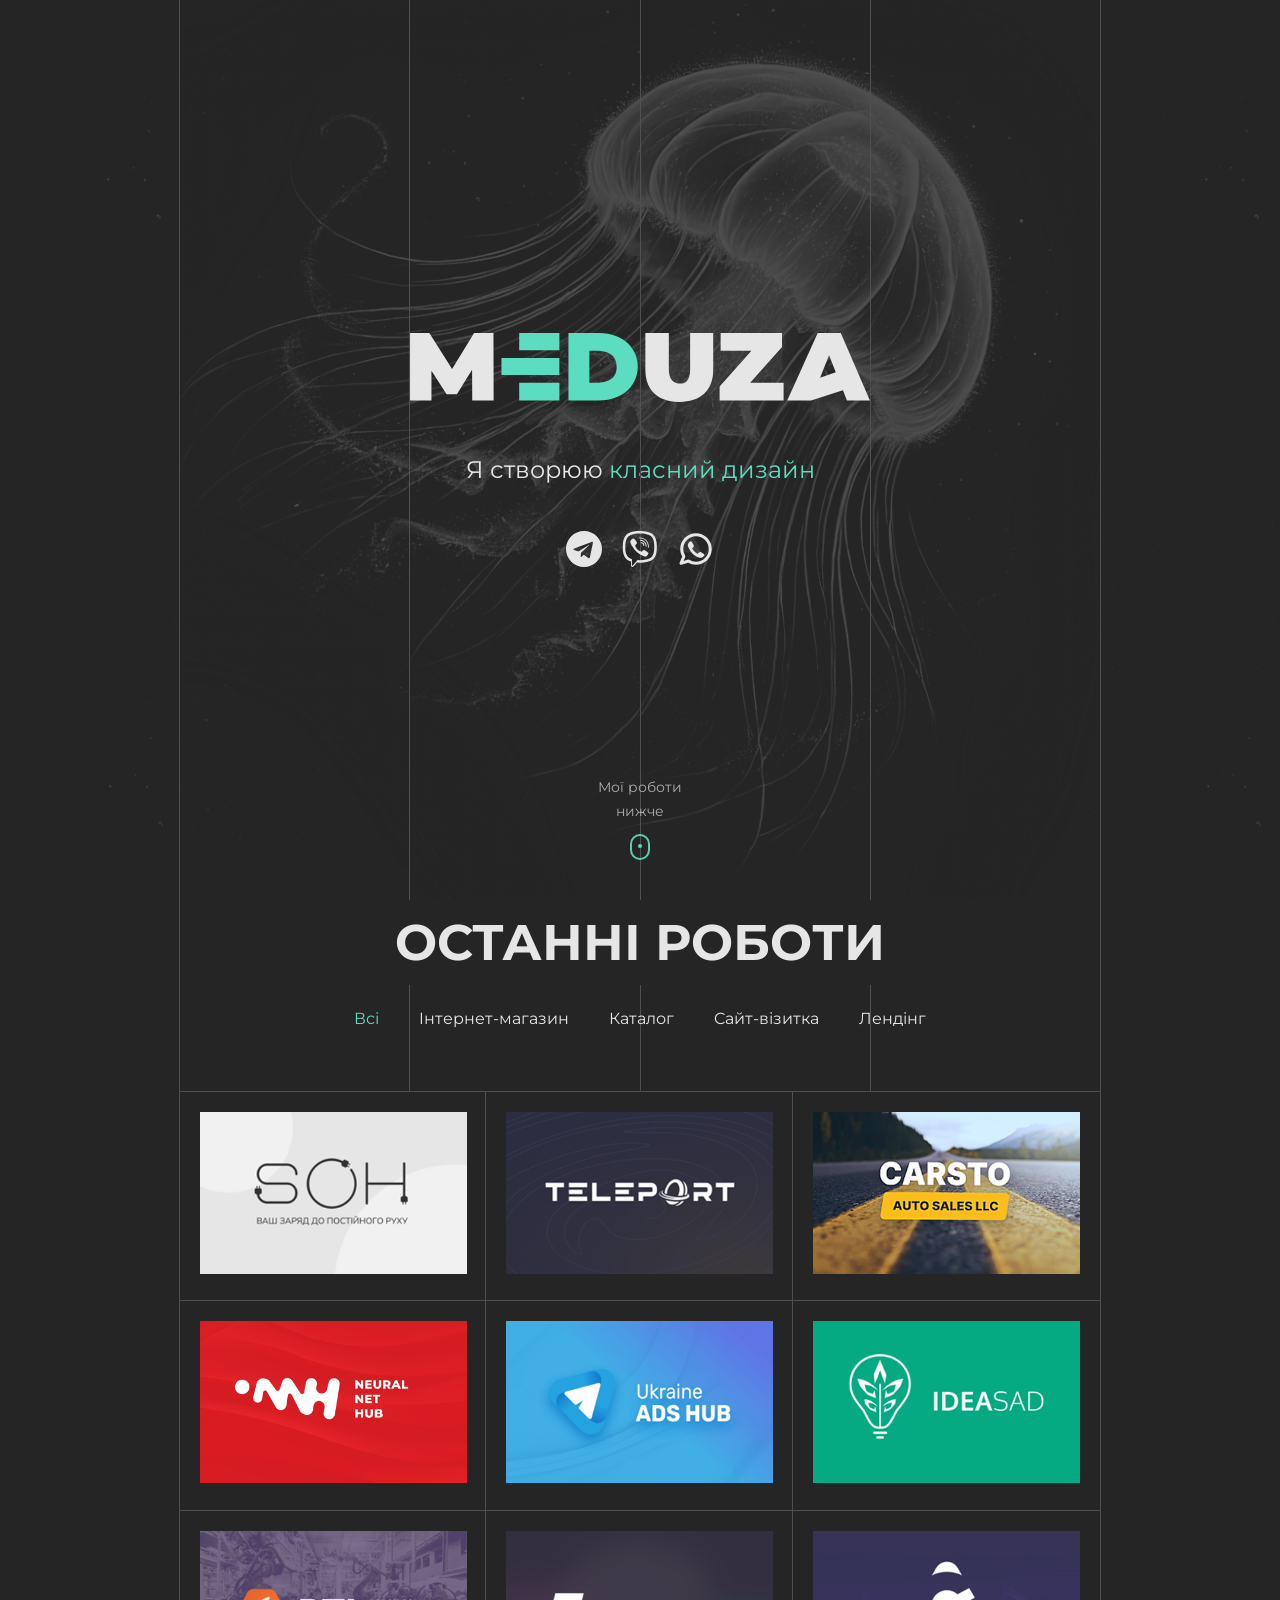
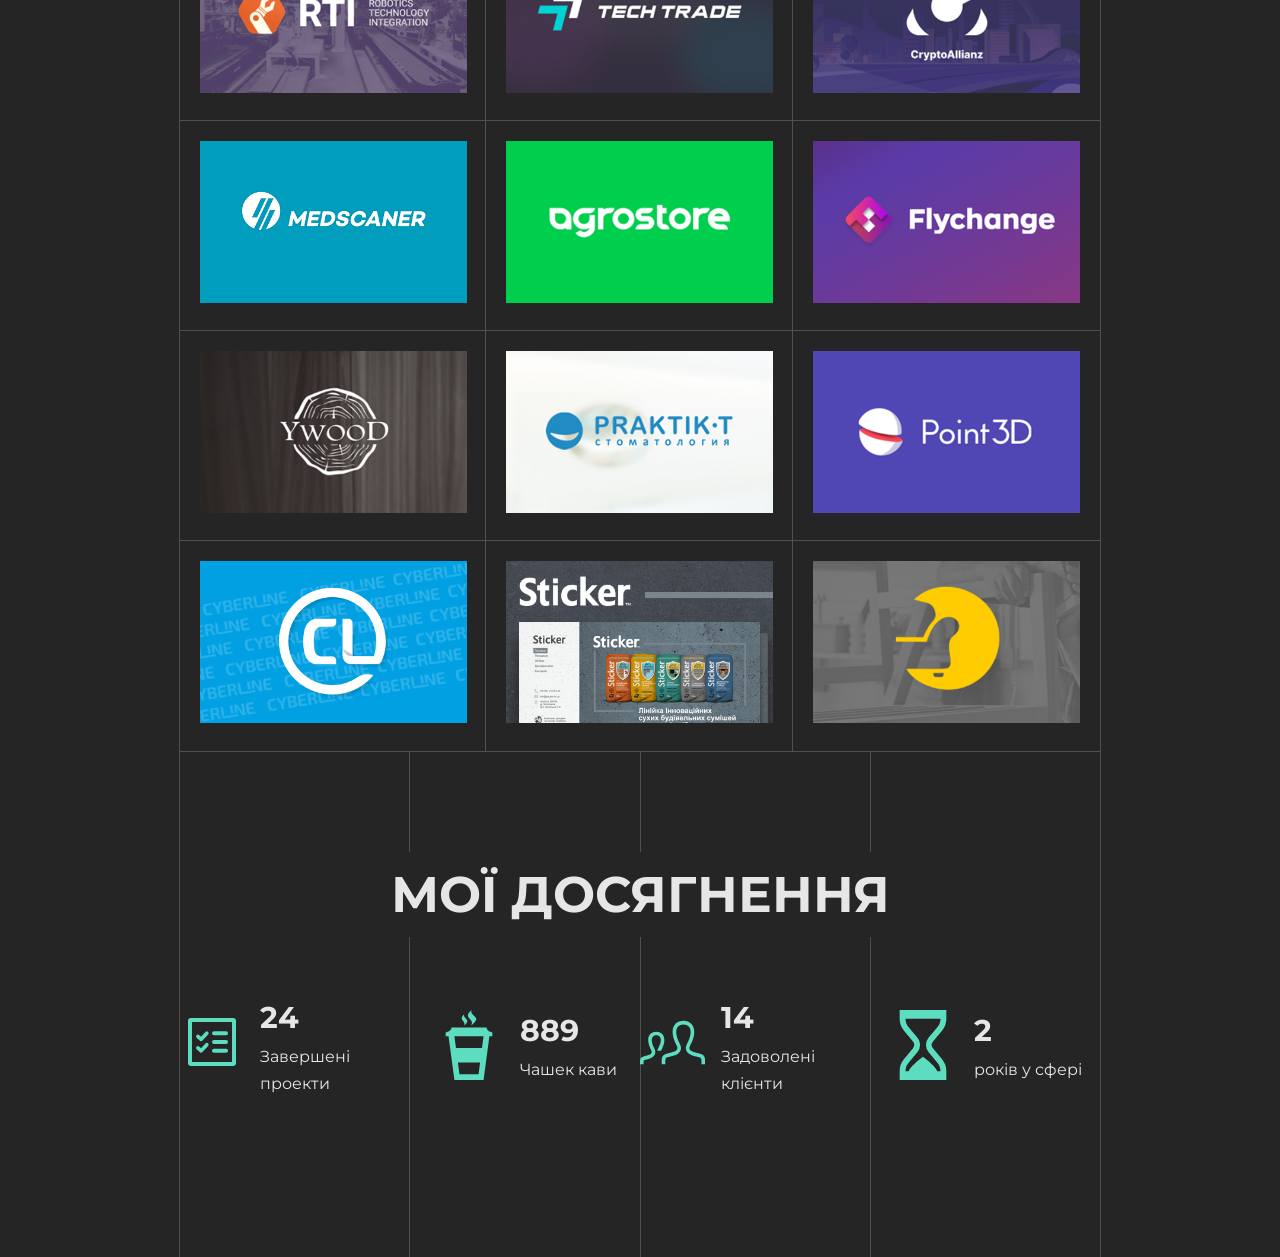
==== commit 562017c3: "new design" ====
--- a/index.html
+++ b/index.html
@@ -1,560 +1,643 @@
 <!DOCTYPE html>
-<html lang="en-US">
-
-<head>
-    <meta http-equiv="Content-Type" content="text/html; charset=UTF-8">
-    <title>Portfolio</title>
-    <meta name="description" content="Portfolio">
-    <meta name="viewport" content="width=device-width, initial-scale=1, maximum-scale=1">
-    <link rel="shortcut icon" type="image/x-icon" href="images/favicon.png">
-
-    <!-- STYLESHEETS -->
-    <link rel="stylesheet" href="css/bootstrap.min.css" type="text/css" media="all">
-    <link rel="stylesheet" href="css/all.min.css" type="text/css" media="all">
-    <link rel="stylesheet" href="css/simple-line-icons.css" type="text/css" media="all">
-    <link rel="stylesheet" href="css/slick.css" type="text/css" media="all">
-    <link rel="stylesheet" href="css/animate.css" type="text/css" media="all">
-    <link rel="stylesheet" href="css/magnific-popup.css" type="text/css" media="all">
-    <link rel="stylesheet" href="css/style.css" type="text/css" media="all">
-
-    <!--[if lt IE 9]>
-      <script src="https://oss.maxcdn.com/html5shiv/3.7.2/html5shiv.min.js"></script>
-      <script src="https://oss.maxcdn.com/respond/1.4.2/respond.min.js"></script>
-    <![endif]-->
-
-</head>
-
-<body class="dark">
-
-    <!-- Preloader -->
-    <div id="preloader">
-        <div class="outer">
-            <!-- Google Chrome -->
-            <div class="infinityChrome">
-                <div></div>
-                <div></div>
-                <div></div>
-            </div>
-
-            <!-- Safari and others -->
-            <div class="infinity">
-                <div>
-                    <span></span>
-                </div>
-                <div>
-                    <span></span>
-                </div>
-                <div>
-                    <span></span>
-                </div>
-            </div>
-            <!-- Stuff -->
-            <svg xmlns="http://www.w3.org/2000/svg" version="1.1" class="goo-outer">
-                <defs>
-                    <filter id="goo">
-                        <feGaussianBlur in="SourceGraphic" stdDeviation="6" result="blur" />
-                        <feColorMatrix in="blur" values="1 0 0 0 0  0 1 0 0 0  0 0 1 0 0  0 0 0 18 -7" result="goo" />
-                        <feBlend in="SourceGraphic" in2="goo" />
-                    </filter>
-                </defs>
+<html lang="uk">
+  <head>
+    <meta charset="UTF-8" />
+    <meta name="viewport" content="width=device-width, initial-scale=1.0" />
+    <title>Meduza | Portfolio</title>
+    <link rel="preconnect" href="https://fonts.googleapis.com" />
+    <link rel="preconnect" href="https://fonts.gstatic.com" crossorigin />
+    <link
+      href="https://fonts.googleapis.com/css2?family=Montserrat:ital,wght@0,100..900;1,100..900&display=swap"
+      rel="stylesheet"
+    />
+    <link rel="shortcut icon" href="images/favicon.png" type="image/x-icon" />
+    <link rel="stylesheet" href="css/animate.css" type="text/css" media="all" />
+    <link rel="stylesheet" href="css/style.css" />
+  </head>
+  <body>
+    <section class="content hero">
+      <div class="content__grid"></div>
+      <div class="hero__logo">
+        <svg
+          xmlns="http://www.w3.org/2000/svg"
+          xml:space="preserve"
+          style="
+            shape-rendering: geometricPrecision;
+            text-rendering: geometricPrecision;
+            image-rendering: optimizeQuality;
+            fill-rule: evenodd;
+            clip-rule: evenodd;
+          "
+          viewBox="0 0 710.17 106.525"
+        >
+          <!-- Применение VHS фильтра к первой части логотипа -->
+          <path
+            d="M244.59 104.144V0h47.072c80.084 0 80.331 104.144 0 104.144H244.59zM230.605 38.45v26.483h-89.44V38.45h89.44zm0-38.45v26.483h-62.086V0h62.086zm0 76.9v27.244h-62.086V76.9h62.086zm46.289-.131c11.354 0 42.19 3.419 42.19-24.696 0-28.115-31.068-24.698-42.19-24.698v49.394z"
+            style="fill: #5cddbf; fill-rule: nonzero"
+            class="vhs-effect"
+          />
+          <!-- Применение VHS фильтра ко второй части логотипа -->
+          <path
+            d="M0 104.144V0h29.813l35.081 55.427L98.97 0h29.813l.307 104.144H96.049l-.258-47.506-23.409 38.133H56.401L33.04 58.285v45.859H0zm415.749 2.381c-32.536 0-52.403-17.56-52.403-49.246V0h36.267v56.238c0 14.945 6.91 21.875 17.661 21.875 10.751 0 15.227-8.77 15.227-21.875V0h35.654v57.279c0 31.688-19.866 49.246-52.406 49.246zm62.289-2.381V82.571l49.109-55.345h-47.572V0h94.822v21.573l-49.204 55.345h51.662v27.226h-98.817zm104.411 0L629.475 0h35.653l45.042 104.144h-35.513l-6.189-15.591-49.136 15.591h-36.883zM657.4 60.675l-10.405-26.208-13.786 34.726 24.191-8.518z"
+            style="fill: #e6e6e6; fill-rule: nonzero"
+            class="vhs-effect"
+          />
+        </svg>
+      </div>
+
+      <div class="hero__utp">
+        Я створюю
+        <span class="text-rotating"> класний дизайн, круті веб-додатки</span>
+      </div>
+      <div class="hero__contacts">
+        <a href="https://t.me/lips0n" target="_blank" rel="noopener noreferrer">
+          <svg xmlns="http://www.w3.org/2000/svg" viewBox="0 0 24 24">
+            <path
+              d="M12 0C5.373 0 0 5.373 0 12s5.373 12 12 12 12-5.373 12-12S18.627 0 12 0zm5.894 8.221-1.97 9.28c-.145.658-.537.818-1.084.508l-3-2.21-1.446 1.394a.759.759 0 0 1-.6.295h-.005l.213-3.054 5.56-5.022c.24-.213-.054-.334-.373-.121L8.32 13.617l-2.96-.924c-.64-.203-.658-.64.135-.954l11.566-4.458c.538-.196 1.006.128.832.941z"
+            />
+          </svg>
+        </a>
+        <a
+          href="viber://add?number=380633211815"
+          target="_blank"
+          rel="noopener noreferrer"
+        >
+          <svg xmlns="http://www.w3.org/2000/svg" viewBox="-0.5 0 24 24">
+            <path
+              d="M20.19 2.337c-.595-.545-3.005-2.297-8.372-2.32 0 0-6.333-.379-9.418 2.452C.684 4.185.083 6.698.014 9.815s-.146 8.959 5.485 10.547h.005l-.005 2.419s-.037.98.607 1.177c.778.244 1.238-.502 1.983-1.304.408-.441.97-1.087 1.397-1.58a21.822 21.822 0 0 0 7.299-.557l-.15.032c.778-.253 5.18-.816 5.892-6.657.744-6.03-.354-9.834-2.337-11.555zm.652 11.115c-.607 4.875-4.173 5.185-4.829 5.395-1.432.364-3.076.572-4.769.572-.486 0-.968-.017-1.445-.051l.064.004s-2.438 2.939-3.197 3.703c-.248.248-.521.228-.516-.267 0-.323.019-4.018.019-4.018-4.767-1.322-4.491-6.298-4.435-8.897s.544-4.735 1.997-6.169c2.612-2.367 7.989-2.016 7.989-2.016 4.543.019 6.718 1.388 7.224 1.847 1.674 1.435 2.527 4.867 1.898 9.896zm-6.511-3.788v.014a.304.304 0 0 1-.607.015v-.001a1.45 1.45 0 0 0-1.532-1.588h.004a.304.304 0 0 1 .016-.607h.017-.001l.069-.001a2.037 2.037 0 0 1 2.033 2.175v-.006zm.951.531c.047-1.988-1.195-3.544-3.553-3.718a.304.304 0 1 1 .043-.606h-.001.017a4.106 4.106 0 0 1 4.099 4.348l.001-.011a.304.304 0 0 1-.607-.008v-.008zm2.2.629v.002a.304.304 0 0 1-.607.003c-.024-3.822-2.573-5.903-5.662-5.925a.303.303 0 1 1 0-.606c3.459.024 6.239 2.411 6.267 6.525zm-.525 4.598v.009c-.506.891-1.453 1.875-2.428 1.561l-.009-.014a18.04 18.04 0 0 1-4.831-2.679l.041.03a12.352 12.352 0 0 1-1.969-1.963l-.019-.025a15.082 15.082 0 0 1-1.402-2.106l-.04-.079a13.659 13.659 0 0 1-1.193-2.513l-.03-.098c-.314-.975.665-1.922 1.561-2.428h.009a.851.851 0 0 1 1.12.181l.001.002s.581.693.83 1.036c.234.319.549.83.712 1.115a.976.976 0 0 1-.173 1.246l-.001.001-.562.45a.821.821 0 0 0-.248.659v-.003a5.899 5.899 0 0 0 3.91 3.941l.042.011a.825.825 0 0 0 .656-.247l.45-.562a.977.977 0 0 1 1.251-.171l-.004-.002c.813.463 1.516.972 2.157 1.549l-.011-.01a.833.833 0 0 1 .176 1.11l.002-.003z"
+            />
+          </svg>
+        </a>
+        <a
+          href="https://wa.me/380961468083"
+          target="_blank"
+          rel="noopener noreferrer"
+        >
+          <svg
+            xmlns="http://www.w3.org/2000/svg"
+            fill="none"
+            viewBox="0 0 24 24"
+          >
+            <path
+              fill-rule="evenodd"
+              d="M3.5 12a8.5 8.5 0 1 1 8.5 8.5 8.455 8.455 0 0 1-4.542-1.314 1 1 0 0 0-.821-.113l-2.88.859 1.085-2.537a1 1 0 0 0-.07-.92A8.456 8.456 0 0 1 3.5 12ZM12 1.5C6.201 1.5 1.5 6.201 1.5 12c0 1.838.473 3.568 1.305 5.073L1.08 21.107a1 1 0 0 0 1.206 1.351l4.5-1.342A10.456 10.456 0 0 0 12 22.5c5.799 0 10.5-4.701 10.5-10.5S17.799 1.5 12 1.5Zm2.293 12.682-1.315.926A9.338 9.338 0 0 1 11 13.585a10.202 10.202 0 0 1-1.624-2.114l.835-.709a1 1 0 0 0 .236-1.232l-1.064-2a1 1 0 0 0-1.54-.283l-.316.275c-.759.662-1.208 1.75-.836 2.852A12.049 12.049 0 0 0 9.586 15c1.813 1.813 3.655 2.527 4.733 2.805.868.223 1.689-.076 2.268-.548l.591-.482a1 1 0 0 0-.12-1.634l-1.678-1a1 1 0 0 0-1.088.041Z"
+              clip-rule="evenodd"
+            />
+          </svg>
+        </a>
+      </div>
+      <div class="hero__scroll_down">
+        <a href="#portfolio" class="mouse_wrapper">
+          <span>Мої роботи нижче</span>
+          <span class="mouse">
+            <span class="wheel"></span>
+          </span>
+        </a>
+      </div>
+    </section>
+
+    <section class="content portfolio" id="portfolio">
+      <div class="content__grid"></div>
+      <div class="portfolio__head">
+        <h2 class="section-title">Останні роботи</h2>
+
+        <!-- portfolio filter (desktop) -->
+        <ul class="portfolio-filter list-inline">
+          <li class="current list-inline-item" data-filter="*">Всі</li>
+          <li class="list-inline-item" data-filter=".stores">
+            Iнтернет-магазин
+          </li>
+          <li class="list-inline-item" data-filter=".catalog">Каталог</li>
+          <li class="list-inline-item" data-filter=".business-card">
+            Cайт-візитка
+          </li>
+          <li class="list-inline-item" data-filter=".landing">Лендінг</li>
+        </ul>
+      </div>
+      <div class="portfolio__wrapper">
+        <div class="portfolio__item stores">
+          <a href="#small-soh" class="portfolio__content">
+            <div class="portfolio__details">
+              <span class="term">Iнтернет-магазин</span>
+              <h4 class="title">
+                Soh — Iнтернет-магазин <br />
+                зарядних пристроїв і станцій для електромобілів
+              </h4>
+              <span class="more-button"><i class="icon-options"></i></span>
+            </div>
+            <img src="images/works/soh-min.png" alt="Portfolio-title" />
+          </a>
+          <div id="small-soh" class="white-popup zoom-anim-dialog mfp-hide">
+            <div class="white-popup-viewer">
+              <img src="images/works/soh.png" alt="Title" />
+            </div>
+          </div>
+        </div>
+
+        <div class="portfolio__item landing">
+          <a href="#small-teleport" class="portfolio__content">
+            <div class="portfolio__details">
+              <span class="term">Лендінг</span>
+              <h4 class="title">
+                Teleport — <br />
+                Комерційна платформа для Telegram
+              </h4>
+              <span class="more-button"><i class="icon-options"></i></span>
+            </div>
+            <img src="images/works/teleport-min.png" alt="Portfolio-title" />
+          </a>
+          <div
+            id="small-teleport"
+            class="white-popup zoom-anim-dialog mfp-hide"
+          >
+            <div class="white-popup-viewer">
+              <img src="images/works/teleport.png" alt="Title" />
+            </div>
+          </div>
+        </div>
+
+        <div class="portfolio__item catalog">
+          <a href="#small-carsto" class="portfolio__content">
+            <div class="portfolio__details">
+              <span class="term">Лендінг</span>
+              <h4 class="title">
+                Carsto — <br />
+                продаж вживаних автомобілів
+              </h4>
+              <span class="more-button"><i class="icon-options"></i></span>
+            </div>
+            <img src="images/works/carsto-min.png" alt="Portfolio-title" />
+          </a>
+          <div id="small-carsto" class="white-popup zoom-anim-dialog mfp-hide">
+            <div class="white-popup-viewer">
+              <img src="images/works/carsto.png" alt="Title" />
+            </div>
+          </div>
+        </div>
+
+        <div class="portfolio__item catalog">
+          <a href="#small-dialog1" class="portfolio__content">
+            <div class="portfolio__details">
+              <span class="term">Каталог</span>
+              <h4 class="title">
+                Neural Net Hub — <br />
+                каталог нейромереж
+              </h4>
+              <span class="more-button"><i class="icon-options"></i></span>
+            </div>
+            <img src="images/works/nnh-min.png" alt="Portfolio-title" />
+          </a>
+          <div id="small-dialog1" class="white-popup zoom-anim-dialog mfp-hide">
+            <div class="white-popup-viewer">
+              <img src="images/works/nnh.png" alt="Title" />
+            </div>
+          </div>
+        </div>
+
+        <div class="portfolio__item landing">
+          <a href="#small-dialog2" class="portfolio__content">
+            <div class="portfolio__details">
+              <span class="term">Лендінг</span>
+              <h4 class="title">
+                Ukraine Ads Hub — <br />
+                арбитражный Трафик
+              </h4>
+              <span class="more-button"><i class="icon-options"></i></span>
+            </div>
+            <img src="images/works/uah-min.png" alt="Portfolio-title" />
+          </a>
+          <div id="small-dialog2" class="white-popup zoom-anim-dialog mfp-hide">
+            <div class="white-popup-viewer">
+              <img src="images/works/uah.png" alt="Title" />
+            </div>
+          </div>
+        </div>
+
+        <div class="portfolio__item stores">
+          <a href="#small-dialog3" class="portfolio__content">
+            <div class="portfolio__details">
+              <span class="term">Iнтернет-магазин</span>
+              <h4 class="title">
+                Ideasad — <br />
+                інтернет-магазин саджанців
+              </h4>
+              <span class="more-button"><i class="icon-options"></i></span>
+            </div>
+            <img src="images/works/ideasad-min.png" alt="Portfolio-title" />
+          </a>
+          <div id="small-dialog3" class="white-popup zoom-anim-dialog mfp-hide">
+            <div class="white-popup-viewer">
+              <img src="images/works/ideasad.png" alt="Title" />
+            </div>
+          </div>
+        </div>
+
+        <div class="portfolio__item landing">
+          <a href="#small-dialog4" class="portfolio__content">
+            <div class="portfolio__details">
+              <span class="term">Лендінг</span>
+              <h4 class="title">
+                RTI — <br />
+                інтеграції роботів до виробничих процесів
+              </h4>
+              <span class="more-button"><i class="icon-options"></i></span>
+            </div>
+            <img src="images/works/rti-min.png" alt="Portfolio-title" />
+          </a>
+          <div id="small-dialog4" class="white-popup zoom-anim-dialog mfp-hide">
+            <div class="white-popup-viewer">
+              <img src="images/works/rti.png" alt="Title" />
+            </div>
+          </div>
+        </div>
+
+        <div class="portfolio__item business-card">
+          <a href="#small-dialog5" class="portfolio__content">
+            <div class="portfolio__details">
+              <span class="term">Cайт-візитка</span>
+              <h4 class="title">
+                Techtrade — <br />
+                постачання кухонного обладнання
+              </h4>
+              <span class="more-button"><i class="icon-options"></i></span>
+            </div>
+            <img src="images/works/tt-min.png" alt="Portfolio-title" />
+          </a>
+          <div id="small-dialog5" class="white-popup zoom-anim-dialog mfp-hide">
+            <div class="white-popup-viewer">
+              <img src="images/works/tt.png" alt="Title" />
+            </div>
+          </div>
+        </div>
+
+        <div class="portfolio__item landing">
+          <a href="#small-dialog6" class="portfolio__content">
+            <div class="portfolio__details">
+              <span class="term">Лендінг</span>
+              <h4 class="title">
+                CryptoAlianz — <br />
+                курс з стратегій роботи з цифровими активами
+              </h4>
+              <span class="more-button"><i class="icon-options"></i></span>
+            </div>
+            <img
+              src="images/works/crypto-alianz-min.png"
+              alt="Portfolio-title"
+            />
+          </a>
+          <div id="small-dialog6" class="white-popup zoom-anim-dialog mfp-hide">
+            <div class="white-popup-viewer">
+              <img src="images/works/crypto-alianz.png" alt="Title" />
+            </div>
+          </div>
+        </div>
+
+        <div class="portfolio__item catalog">
+          <a href="#small-dialog7" class="portfolio__content">
+            <div class="portfolio__details">
+              <span class="term">Iнтернет-магазин</span>
+              <h4 class="title">
+                MedScaner — <br />
+                постановник медичного обладнання
+              </h4>
+              <span class="more-button"><i class="icon-options"></i></span>
+            </div>
+            <img src="images/works/scaner-min.png" alt="Portfolio-title" />
+          </a>
+          <div id="small-dialog7" class="white-popup zoom-anim-dialog mfp-hide">
+            <div class="white-popup-viewer">
+              <img src="images/works/scaner.png" alt="Title" />
+            </div>
+          </div>
+        </div>
+
+        <div class="portfolio__item stores">
+          <a href="#small-dialog8" class="portfolio__content">
+            <div class="portfolio__details">
+              <span class="term">Iнтернет-магазин</span>
+              <h4 class="title">
+                Agrostore — <br />
+                інтернет-магазин саджанців
+              </h4>
+              <span class="more-button"><i class="icon-options"></i></span>
+            </div>
+            <img src="images/works/agrostore-min.png" alt="Portfolio-title" />
+          </a>
+          <div id="small-dialog8" class="white-popup zoom-anim-dialog mfp-hide">
+            <div class="white-popup-viewer">
+              <img src="images/works/agrostore.png" alt="Title" />
+            </div>
+          </div>
+        </div>
+
+        <div class="portfolio__item landing">
+          <a href="#small-dialog9" class="portfolio__content">
+            <div class="portfolio__details">
+              <span class="term">Лендінг</span>
+              <h4 class="title">
+                Flychange — <br />
+                крипто-обмінник
+              </h4>
+              <span class="more-button"><i class="icon-options"></i></span>
+            </div>
+            <img src="images/works/flychange-min.png" alt="Portfolio-title" />
+          </a>
+          <div id="small-dialog9" class="white-popup zoom-anim-dialog mfp-hide">
+            <div class="white-popup-viewer">
+              <img src="images/works/flychange.png" alt="Title" />
+            </div>
+          </div>
+        </div>
+
+        <div class="portfolio__item catalog">
+          <a href="#small-dialog10" class="portfolio__content">
+            <div class="portfolio__details">
+              <span class="term">Каталог</span>
+              <h4 class="title">
+                Ywood — <br />
+                виробництво меблів
+              </h4>
+              <span class="more-button"><i class="icon-options"></i></span>
+            </div>
+            <img src="images/works/ywood-min.png" alt="Portfolio-title" />
+          </a>
+          <div
+            id="small-dialog10"
+            class="white-popup zoom-anim-dialog mfp-hide"
+          >
+            <div class="white-popup-viewer">
+              <img src="images/works/ywood.png" alt="Title" />
+            </div>
+          </div>
+        </div>
+
+        <div class="portfolio__item business-card">
+          <a href="#small-dialog11" class="portfolio__content">
+            <div class="portfolio__details">
+              <span class="term">Cайт-візитка</span>
+              <h4 class="title">
+                PRAKTIK-T — <br />
+                стамотологія
+              </h4>
+              <span class="more-button"><i class="icon-options"></i></span>
+            </div>
+            <img src="images/works/stomatology-min.png" alt="Portfolio-title" />
+          </a>
+          <div
+            id="small-dialog11"
+            class="white-popup zoom-anim-dialog mfp-hide"
+          >
+            <div class="white-popup-viewer">
+              <img src="images/works/stomatology.png" alt="Title" />
+            </div>
+          </div>
+        </div>
+
+        <div class="portfolio__item catalog">
+          <a href="#small-dialog12" class="portfolio__content">
+            <div class="portfolio__details">
+              <span class="term">Cайт-візитка</span>
+              <h4 class="title">
+                Point-3d — <br />
+                центри томографії
+              </h4>
+              <span class="more-button"><i class="icon-options"></i></span>
+            </div>
+            <img src="images/works/point-3d-min.png" alt="Portfolio-title" />
+          </a>
+          <div
+            id="small-dialog12"
+            class="white-popup zoom-anim-dialog mfp-hide"
+          >
+            <div class="white-popup-viewer">
+              <img src="images/works/point-3d.png" alt="Title" />
+            </div>
+          </div>
+        </div>
+
+        <div class="portfolio__item business-card">
+          <a href="#small-cyberline" class="portfolio__content">
+            <div class="portfolio__details">
+              <span class="term">Cайт-візитка</span>
+              <h4 class="title">
+                Point-3d — <br />
+                центри томографії
+              </h4>
+              <span class="more-button"><i class="icon-options"></i></span>
+            </div>
+            <img src="images/works/cyberline-min.png" alt="Portfolio-title" />
+          </a>
+          <div
+            id="small-cyberline"
+            class="white-popup zoom-anim-dialog mfp-hide"
+          >
+            <div class="white-popup-viewer">
+              <img src="images/works/cyberline.png" alt="Title" />
+            </div>
+          </div>
+        </div>
+
+        <div class="portfolio__item catalog">
+          <a href="#small-sticker" class="portfolio__content">
+            <div class="portfolio__details">
+              <span class="term">Cайт-візитка</span>
+              <h4 class="title">
+                Point-3d — <br />
+                центри томографії
+              </h4>
+              <span class="more-button"><i class="icon-options"></i></span>
+            </div>
+            <img src="images/works/sticker-min.png" alt="Portfolio-title" />
+          </a>
+          <div id="small-sticker" class="white-popup zoom-anim-dialog mfp-hide">
+            <div class="white-popup-viewer">
+              <img src="images/works/sticker.png" alt="Title" />
+            </div>
+          </div>
+        </div>
+
+        <div class="portfolio__item catalog">
+          <a href="#small-mebel" class="portfolio__content">
+            <div class="portfolio__details">
+              <span class="term">Cайт-візитка</span>
+              <h4 class="title">
+                Point-3d — <br />
+                центри томографії
+              </h4>
+              <span class="more-button"><i class="icon-options"></i></span>
+            </div>
+            <img src="images/works/mebel-min.png" alt="Portfolio-title" />
+          </a>
+          <div id="small-mebel" class="white-popup zoom-anim-dialog mfp-hide">
+            <div class="white-popup-viewer">
+              <img src="images/works/mebel.png" alt="Title" />
+            </div>
+          </div>
+        </div>
+      </div>
+    </section>
+    <section class="content about">
+      <div class="content__grid"></div>
+      <div class="about__head">
+        <h2 class="section-title">Мої досягнення</h2>
+      </div>
+      <div class="about__item">
+        <!-- fact item -->
+        <div class="fact-item">
+          <span class="icon icon-fire">
+            <svg
+              xmlns="http://www.w3.org/2000/svg"
+              fill-rule="evenodd"
+              stroke-linejoin="round"
+              stroke-miterlimit="2"
+              clip-rule="evenodd"
+              viewBox="0 0 24 24"
+            >
+              <path
+                d="M21 4c0-.478-.379-1-1-1H4c-.62 0-1 .519-1 1v16c0 .621.52 1 1 1h16c.478 0 1-.379 1-1zm-16.5.5h15v15h-15zM18 15.25a.75.75 0 0 0-.75-.75h-4.5a.75.75 0 0 0 0 1.5h4.5a.75.75 0 0 0 .75-.75zm-11.772-.537 1.25 1.114a.682.682 0 0 0 .959-.049l2.116-2.313a.682.682 0 0 0-.505-1.141.683.683 0 0 0-.504.221l-1.66 1.815-.746-.665a.683.683 0 0 0-.91 1.018zM18 12.002a.75.75 0 0 0-.75-.75h-4.5a.75.75 0 0 0 0 1.5h4.5a.75.75 0 0 0 .75-.75zM6.228 10.389l1.25 1.114a.682.682 0 0 0 .959-.048l2.116-2.313a.683.683 0 0 0-1.009-.921l-1.66 1.815-.746-.664a.683.683 0 0 0-.91 1.018zM18 8.75a.75.75 0 0 0-.75-.75h-4.5a.75.75 0 0 0 0 1.5h4.5a.75.75 0 0 0 .75-.75z"
+              />
             </svg>
-        </div>
-    </div>
-
-
-    <!-- main layout -->
-    <main class="content-3">
-
-        <!-- section home -->
-        <section id="home" class="home d-flex align-items-center">
-            <div class="container">
-
-                <!-- intro -->
-                <div class="intro">
-                    <!-- avatar image -->
-                    <img src="images/ava-min.png" alt="Bolby" class="mb-4" />
-                    
-                    <!-- info -->
-                    <h1 class="mb-2 mt-0">Чернов Вадим</h1>
-                    <span>Я створюю <span class="text-rotating"> класний дизайн, круті веб-додатки</span></span>
-
-                    <!-- social icons -->
-                    <ul class="social-icons light list-inline mb-0 mt-4">
-                        <li class="list-inline-item"><a href="https://t.me/lips0n" target="_blank"><i class="fab fa-telegram"></i></a></li>
-                        <li class="list-inline-item"><a href="viber://add?number=380633211815" target="_blank"><i class="fab fa-viber"></i></a></li>
-                        <li class="list-inline-item"><a href="https://wa.me/380961468083" target="_blank"><i class="fab fa-whatsapp"></i></a></li>
-                    </ul>
-                </div>
-
-                <!-- scroll down mouse wheel -->
-                <div class="scroll-down">
-                    <a href="#about" class="mouse-wrapper">
-                        <span>Мої роботи нижче</span>
-                        <span class="mouse">
-                            <span class="wheel"></span>
-                        </span>
-                    </a>
-                </div>
-
-                <!-- parallax layers -->
-                <div class="parallax" data-relative-input="true">
-
-                    <svg width="27" height="29" data-depth="0.3" class="layer p1" xmlns="http://www.w3.org/2000/svg">
-                        <path
-                            d="M21.15625.60099c4.37954 3.67487 6.46544 9.40612 5.47254 15.03526-.9929 5.62915-4.91339 10.30141-10.2846 12.25672-5.37122 1.9553-11.3776.89631-15.75715-2.77856l2.05692-2.45134c3.50315 2.93948 8.3087 3.78663 12.60572 2.22284 4.297-1.5638 7.43381-5.30209 8.22768-9.80537.79387-4.50328-.8749-9.08872-4.37803-12.02821L21.15625.60099z"
-                            fill="#FFD15C" fill-rule="evenodd" />
-                    </svg>
-
-                    <svg width="26" height="26" data-depth="0.2" class="layer p2" xmlns="http://www.w3.org/2000/svg">
-                        <path d="M13 3.3541L2.42705 24.5h21.1459L13 3.3541z" stroke="#FF4C60" stroke-width="3"
-                            fill="none" fill-rule="evenodd" />
-                    </svg>
-
-                    <svg width="30" height="25" data-depth="0.3" class="layer p3" xmlns="http://www.w3.org/2000/svg">
-                        <path
-                            d="M.1436 8.9282C3.00213 3.97706 8.2841.92763 14.00013.92796c5.71605.00032 10.9981 3.04992 13.85641 8 2.8583 4.95007 2.8584 11.0491-.00014 16.00024l-2.77128-1.6c2.28651-3.96036 2.28631-8.84002.00011-12.8002-2.2862-3.96017-6.5124-6.40017-11.08513-6.4-4.57271.00018-8.79872 2.43984-11.08524 6.4002l-2.77128-1.6z"
-                            fill="#44D7B6" fill-rule="evenodd" />
-                    </svg>
-
-                    <svg width="15" height="23" data-depth="0.6" class="layer p4" xmlns="http://www.w3.org/2000/svg">
-                        <rect transform="rotate(30 9.86603 10.13397)" x="7" width="3" height="25" rx="1.5"
-                            fill="#FFD15C" fill-rule="evenodd" />
-                    </svg>
-
-                    <svg width="15" height="23" data-depth="0.2" class="layer p5" xmlns="http://www.w3.org/2000/svg">
-                        <rect transform="rotate(30 9.86603 10.13397)" x="7" width="3" height="25" rx="1.5"
-                            fill="#6C6CE5" fill-rule="evenodd" />
-                    </svg>
-
-                    <svg width="49" height="17" data-depth="0.5" class="layer p6" xmlns="http://www.w3.org/2000/svg">
-                        <g fill="#FF4C60" fill-rule="evenodd">
-                            <path
-                                d="M.5 16.5c0-5.71709 2.3825-10.99895 6.25-13.8567 3.8675-2.85774 8.6325-2.85774 12.5 0C23.1175 5.50106 25.5 10.78292 25.5 16.5H23c0-4.57303-1.90625-8.79884-5-11.08535-3.09375-2.28652-6.90625-2.28652-10 0C4.90625 7.70116 3 11.92697 3 16.5H.5z" />
-                            <path
-                                d="M23.5 16.5c0-5.71709 2.3825-10.99895 6.25-13.8567 3.8675-2.85774 8.6325-2.85774 12.5 0C46.1175 5.50106 48.5 10.78292 48.5 16.5H46c0-4.57303-1.90625-8.79884-5-11.08535-3.09375-2.28652-6.90625-2.28652-10 0-3.09375 2.28651-5 6.51232-5 11.08535h-2.5z" />
-                        </g>
-                    </svg>
-
-                    <svg width="26" height="26" data-depth="0.4" class="layer p7" xmlns="http://www.w3.org/2000/svg">
-                        <path d="M13 22.6459L2.42705 1.5h21.1459L13 22.6459z" stroke="#FFD15C" stroke-width="3"
-                            fill="none" fill-rule="evenodd" />
-                    </svg>
-
-                    <svg width="19" height="21" data-depth="0.3" class="layer p8" xmlns="http://www.w3.org/2000/svg">
-                        <rect transform="rotate(-40 6.25252 10.12626)" x="7" width="3" height="25" rx="1.5"
-                            fill="#6C6CE5" fill-rule="evenodd" />
-                    </svg>
-
-                    <svg width="30" height="25" data-depth="0.3" data-depth-y="-1.30" class="layer p9"
-                        xmlns="http://www.w3.org/2000/svg">
-                        <path
-                            d="M29.8564 16.0718c-2.85854 4.95114-8.1405 8.00057-13.85654 8.00024-5.71605-.00032-10.9981-3.04992-13.85641-8-2.8583-4.95007-2.8584-11.0491.00014-16.00024l2.77128 1.6c-2.28651 3.96036-2.28631 8.84002-.00011 12.8002 2.2862 3.96017 6.5124 6.40017 11.08513 6.4 4.57271-.00018 8.79872-2.43984 11.08524-6.4002l2.77128 1.6z"
-                            fill="#6C6CE5" fill-rule="evenodd" />
-                    </svg>
-
-                    <svg width="47" height="29" data-depth="0.2" class="layer p10" xmlns="http://www.w3.org/2000/svg">
-                        <g fill="#44D7B6" fill-rule="evenodd">
-                            <path
-                                d="M46.78878 17.19094c-1.95535 5.3723-6.00068 9.52077-10.61234 10.8834-4.61167 1.36265-9.0893-.26708-11.74616-4.27524-2.65686-4.00817-3.08917-9.78636-1.13381-15.15866l2.34923.85505c-1.56407 4.29724-1.2181 8.92018.90705 12.12693 2.12514 3.20674 5.70772 4.5107 9.39692 3.4202 3.68921-1.0905 6.92581-4.40949 8.48988-8.70673l2.34923.85505z" />
-                            <path
-                                d="M25.17585 9.32448c-1.95535 5.3723-6.00068 9.52077-10.61234 10.8834-4.61167 1.36264-9.0893-.26708-11.74616-4.27525C.16049 11.92447-.27182 6.14628 1.68354.77398l2.34923.85505c-1.56407 4.29724-1.2181 8.92018.90705 12.12692 2.12514 3.20675 5.70772 4.5107 9.39692 3.4202 3.68921-1.0905 6.92581-4.40948 8.48988-8.70672l2.34923.85505z" />
-                        </g>
-                    </svg>
-
-                    <svg width="33" height="20" data-depth="0.5" class="layer p11" xmlns="http://www.w3.org/2000/svg">
-                        <path
-                            d="M32.36774.34317c.99276 5.63023-1.09332 11.3614-5.47227 15.03536-4.37895 3.67396-10.3855 4.73307-15.75693 2.77837C5.76711 16.2022 1.84665 11.53014.8539 5.8999l3.15139-.55567c.7941 4.50356 3.93083 8.24147 8.22772 9.8056 4.29688 1.56413 9.10275.71673 12.60554-2.2227C28.34133 9.98771 30.01045 5.4024 29.21635.89884l3.15139-.55567z"
-                            fill="#FFD15C" fill-rule="evenodd" />
-                    </svg>
-
-                </div>
-            </div>
-
-        </section>
-
-        <!-- section about -->
-      
-
-    
-
-        <!-- section works -->
-        <section id="works">
-
-            <div class="container">
-
-                <!-- section title -->
-                <h2 class="section-title wow fadeInUp">Останні роботи</h2>
-
-                <div class="spacer" data-height="60"></div>
-
-                <!-- portfolio filter (desktop) -->
-                <ul class="portfolio-filter list-inline wow fadeInUp">
-                    <li class="current list-inline-item" data-filter="*">Всі</li>
-                    <li class="list-inline-item" data-filter=".stores">Iнтернет-магазин</li>
-                    <li class="list-inline-item" data-filter=".catalog">Каталог</li>
-                    <li class="list-inline-item" data-filter=".business-card">Cайт-візитка</li>
-                    <li class="list-inline-item" data-filter=".landing">Лендінг</li>
-         
-                </ul>
-
-                <!-- portfolio filter (mobile) -->
-                <div class="pf-filter-wrapper">
-                    <select class="portfolio-filter-mobile">
-                        <option value="*">Всі</option>
-                        <option value=".stores">Iнтернет-магазин</option>
-                        <option value=".catalog">Каталог</option>
-                        <option value=".business-card">Cайт-візитка</option>
-                        <option value=".landing">Лендінг</option>
-                    </select>
-                </div>
-               
-                <!-- portolio wrapper -->
-                <div class="row portfolio-wrapper">
-
-   
-
-                    <!-- portfolio item -->
-                    <div class="col-md-4 col-sm-6 grid-item creative catalog">
-                        <a href="#small-dialog1" class="work-content">
-                            <div class="portfolio-item rounded shadow-dark">
-                                <div class="details">
-                                    <span class="term">Каталог</span>
-                                    <h4 class="title">Neural Net Hub — <br> каталог нейромереж</h4>
-                                    <span class="more-button"><i class="icon-options"></i></span>
-                                </div>
-                                <div class="thumb">
-                                    <img src="images/works/nnh-min.png" alt="Portfolio-title" />
-                                    <div class="mask"></div>
-                                </div>
-                            </div>
-                        </a>
-                        <div id="small-dialog1" class="white-popup zoom-anim-dialog mfp-hide">
-                            <div class="white-popup-viewer">
-                                <img src="images/works/nnh.png" alt="Title" />
-                            </div>
-                        </div>
-                    </div>
-                    <div class="col-md-4 col-sm-6 grid-item creative landing">
-                        <a href="#small-dialog2" class="work-content">
-                            <div class="portfolio-item rounded shadow-dark">
-                                <div class="details">
-                                    <span class="term">Лендінг</span>
-                                    <h4 class="title">Ukraine Ads Hub — <br> арбитражный Трафик</h4>
-                                    <span class="more-button"><i class="icon-options"></i></span>
-                                </div>
-                                <div class="thumb">
-                                    <img src="images/works/uah-min.png" alt="Portfolio-title" />
-                                    <div class="mask"></div>
-                                </div>
-                            </div>
-                        </a>
-                        <div id="small-dialog2" class="white-popup zoom-anim-dialog mfp-hide">
-                            <div class="white-popup-viewer">
-                                <img src="images/works/uah.png" alt="Title" />
-                            </div>
-                        </div>
-                    </div>
-                    <div class="col-md-4 col-sm-6 grid-item creative stores">
-                        <a href="#small-dialog3" class="work-content">
-                            <div class="portfolio-item rounded shadow-dark">
-                                <div class="details">
-                                    <span class="term">Iнтернет-магазин</span>
-                                    <h4 class="title">Ideasad — <br>інтернет-магазин саджанців</h4>
-                                    <span class="more-button"><i class="icon-options"></i></span>
-                                </div>
-                                <div class="thumb">
-                                    <img src="images/works/ideasad-min.png" alt="Portfolio-title" />
-                                    <div class="mask"></div>
-                                </div>
-                            </div>
-                        </a>
-                        <div id="small-dialog3" class="white-popup zoom-anim-dialog mfp-hide">
-                            <div class="white-popup-viewer">
-                                <img src="images/works/ideasad.png" alt="Title" />
-                            </div>
-                        </div>
-                    </div>
-                    <div class="col-md-4 col-sm-6 grid-item creative landing">
-                        <a href="#small-dialog4" class="work-content">
-                            <div class="portfolio-item rounded shadow-dark">
-                                <div class="details">
-                                    <span class="term">Лендінг</span>
-                                    <h4 class="title">RTI — <br> інтеграції роботів до виробничих процесів</h4>
-                                    <span class="more-button"><i class="icon-options"></i></span>
-                                </div>
-                                <div class="thumb">
-                                    <img src="images/works/rti-min.png" alt="Portfolio-title" />
-                                    <div class="mask"></div>
-                                </div>
-                            </div>
-                        </a>
-                        <div id="small-dialog4" class="white-popup zoom-anim-dialog mfp-hide">
-                            <div class="white-popup-viewer">
-                                <img src="images/works/rti.png" alt="Title" />
-                            </div>
-                        </div>
-                    </div>
-                    <div class="col-md-4 col-sm-6 grid-item creative business-card">
-                        <a href="#small-dialog5" class="work-content">
-                            <div class="portfolio-item rounded shadow-dark">
-                                <div class="details">
-                                    <span class="term">Cайт-візитка</span>
-                                    <h4 class="title">Techtrade — <br>постачання кухонного обладнання</h4>
-                                    <span class="more-button"><i class="icon-options"></i></span>
-                                </div>
-                                <div class="thumb">
-                                    <img src="images/works/tt-min.png" alt="Portfolio-title" />
-                                    <div class="mask"></div>
-                                </div>
-                            </div>
-                        </a>
-                        <div id="small-dialog5" class="white-popup zoom-anim-dialog mfp-hide">
-                            <div class="white-popup-viewer">
-                                <img src="images/works/tt.png" alt="Title" />
-                            </div>
-                        </div>
-                    </div>
-
-                    <div class="col-md-4 col-sm-6 grid-item creative landing">
-                        <a href="#small-dialog6" class="work-content">
-                            <div class="portfolio-item rounded shadow-dark">
-                                <div class="details">
-                                    <span class="term">Лендінг</span>
-                                    <h4 class="title">CryptoAlianz — <br> курс з стратегій роботи з цифровими активами</h4>
-                                    <span class="more-button"><i class="icon-options"></i></span>
-                                </div>
-                                <div class="thumb">
-                                    <img src="images/works/crypto-alianz-min.png" alt="Portfolio-title" />
-                                    <div class="mask"></div>
-                                </div>
-                            </div>
-                        </a>
-                        <div id="small-dialog6" class="white-popup zoom-anim-dialog mfp-hide">
-                            <div class="white-popup-viewer">
-                                <img src="images/works/crypto-alianz.png" alt="Title" />
-                            </div>
-                        </div>
-                    </div>
-                    <div class="col-md-4 col-sm-6 grid-item creative stores">
-                        <a href="#small-dialog7" class="work-content">
-                            <div class="portfolio-item rounded shadow-dark">
-                                <div class="details">
-                                    <span class="term">Iнтернет-магазин</span>
-                                    <h4 class="title"> MedScaner — <br>постановник медичного обладнання</h4>
-                                    <span class="more-button"><i class="icon-options"></i></span>
-                                </div>
-                                <div class="thumb">
-                                    <img src="images/works/scaner-min.png" alt="Portfolio-title" />
-                                    <div class="mask"></div>
-                                </div>
-                            </div>
-                        </a>
-                        <div id="small-dialog7" class="white-popup zoom-anim-dialog mfp-hide">
-                            <div class="white-popup-viewer">
-                                <img src="images/works/scaner.png" alt="Title" />
-                            </div>
-                        </div>
-                    </div>
-                    <div class="col-md-4 col-sm-6 grid-item creative stores">
-                        <a href="#small-dialog8" class="work-content">
-                            <div class="portfolio-item rounded shadow-dark">
-                                <div class="details">
-                                    <span class="term">Iнтернет-магазин</span>
-                                    <h4 class="title">Agrostore — <br>інтернет-магазин саджанців</h4>
-                                    <span class="more-button"><i class="icon-options"></i></span>
-                                </div>
-                                <div class="thumb">
-                                    <img src="images/works/agrostore-min.png" alt="Portfolio-title" />
-                                    <div class="mask"></div>
-                                </div>
-                            </div>
-                        </a>
-                        <div id="small-dialog8" class="white-popup zoom-anim-dialog mfp-hide">
-                            <div class="white-popup-viewer">
-                                <img src="images/works/agrostore.png" alt="Title" />
-                            </div>
-                        </div>
-                    </div>
-                    <div class="col-md-4 col-sm-6 grid-item creative landing">
-                        <a href="#small-dialog9" class="work-content">
-                            <div class="portfolio-item rounded shadow-dark">
-                                <div class="details">
-                                    <span class="term">Лендінг</span>
-                                    <h4 class="title">Flychange — <br>крипто-обмінник</h4>
-                                    <span class="more-button"><i class="icon-options"></i></span>
-                                </div>
-                                <div class="thumb">
-                                    <img src="images/works/flychange-min.png" alt="Portfolio-title" />
-                                    <div class="mask"></div>
-                                </div>
-                            </div>
-                        </a>
-                        <div id="small-dialog9" class="white-popup zoom-anim-dialog mfp-hide">
-                            <div class="white-popup-viewer">
-                                <img src="images/works/flychange.png" alt="Title" />
-                            </div>
-                        </div>
-                    </div>
-                    <div class="col-md-4 col-sm-6 grid-item creative catalog">
-                        <a href="#small-dialog10" class="work-content">
-                            <div class="portfolio-item rounded shadow-dark">
-                                <div class="details">
-                                    <span class="term">Каталог</span>
-                                    <h4 class="title">Ywood — <br>виробництво меблів</h4>
-                                    <span class="more-button"><i class="icon-options"></i></span>
-                                </div>
-                                <div class="thumb">
-                                    <img src="images/works/ywood-min.png" alt="Portfolio-title" />
-                                    <div class="mask"></div>
-                                </div>
-                            </div>
-                        </a>
-                        <div id="small-dialog10" class="white-popup zoom-anim-dialog mfp-hide">
-                            <div class="white-popup-viewer">
-                                <img src="images/works/ywood.png" alt="Title" />
-                            </div>
-                        </div>
-                    </div>
-                    <div class="col-md-4 col-sm-6 grid-item creative business-card">
-                        <a href="#small-dialog11" class="work-content">
-                            <div class="portfolio-item rounded shadow-dark">
-                                <div class="details">
-                                    <span class="term">Cайт-візитка</span>
-                                    <h4 class="title">PRAKTIK-T — <br> стамотологія</h4>
-                                    <span class="more-button"><i class="icon-options"></i></span>
-                                </div>
-                                <div class="thumb">
-                                    <img src="images/works/stomatology-min.png" alt="Portfolio-title" />
-                                    <div class="mask"></div>
-                                </div>
-                            </div>
-                        </a>
-                        <div id="small-dialog11" class="white-popup zoom-anim-dialog mfp-hide">
-                            <div class="white-popup-viewer">
-                                <img src="images/works/stomatology.png" alt="Title" />
-                            </div>
-                        </div>
-                    </div>
-                    <div class="col-md-4 col-sm-6 grid-item creative business-card">
-                        <a href="#small-dialog12" class="work-content">
-                            <div class="portfolio-item rounded shadow-dark">
-                                <div class="details">
-                                    <span class="term">Cайт-візитка</span>
-                                    <h4 class="title">Point-3d — <br> центри томографії</h4>
-                                    <span class="more-button"><i class="icon-options"></i></span>
-                                </div>
-                                <div class="thumb">
-                                    <img src="images/works/point-3d-min.png" alt="Portfolio-title" />
-                                    <div class="mask"></div>
-                                </div>
-                            </div>
-                        </a>
-                        <div id="small-dialog12" class="white-popup zoom-anim-dialog mfp-hide">
-                            <div class="white-popup-viewer">
-                                <img src="images/works/point-3d.png" alt="Title" />
-                            </div>
-                        </div>
-                    </div>
-
-                </div>
-
-   
-
-            </div>
-
-        </section>
-
-      
-
-      
-
-        <section id="about">
-
-            <div class="container">
-
+          </span>
+          <div class="details">
+            <h3 class="mb-0 mt-0 number"><em class="count">130</em></h3>
+            <p class="mb-0">Завершені проекти</p>
+          </div>
+        </div>
+       
+      </div>
+
+      <div class="about__item">
+        <!-- fact item -->
+        <div class="fact-item">
+          <span class="icon icon-cup">
+            <svg
+              xmlns="http://www.w3.org/2000/svg"
+              fill-rule="evenodd"
+              clip-rule="evenodd"
+              viewBox="0 0 24 24"
+            >
+              <path
+                d="M4 9V7.618c.87 0 2-.697 2-1.618h12.039c0 .922 1.092 1.618 1.961 1.618V9h-1l-2 15H7L4.98 9H4zm11.793 9H8.201l.534 4h6.53l.528-4zM7 9l.534 4h8.918l.528-4H7zm3.309-3.691c2.819-2.143-.594-2.353.077-3.868-2.361 2.113.85 2.169-.077 3.868zm2.486-.001C17.031 2.07 11.918 2.241 12.9 0c-3.382 2.895 1.259 2.959-.105 5.308z"
+              />
+            </svg>
+          </span>
+          <div class="details">
+            <h3 class="mb-0 mt-0 number"><em class="count">4680</em></h3>
+            <p class="mb-0">Чашек кави</p>
+          </div>
+        </div>
         
-                <div class="row">
-
-                    <div class="col-md-3 col-sm-6">
-                        <!-- fact item -->
-                        <div class="fact-item">
-                            <span class="icon icon-fire"></span>
-                            <div class="details">
-                                <h3 class="mb-0 mt-0 number"><em class="count">130</em></h3>
-                                <p class="mb-0">Завершені проекти</p>
-                            </div>
-                        </div>
-                        <div class="spacer d-md-none d-lg-none" data-height="30"></div>
-                    </div>
-
-                    <div class="col-md-3 col-sm-6">
-                        <!-- fact item -->
-                        <div class="fact-item">
-                            <span class="icon icon-cup"></span>
-                            <div class="details">
-                                <h3 class="mb-0 mt-0 number"><em class="count">4680</em></h3>
-                                <p class="mb-0">Чашек кави</p>
-                            </div>
-                        </div>
-                        <div class="spacer d-md-none d-lg-none" data-height="30"></div>
-                    </div>
-
-                    <div class="col-md-3 col-sm-6">
-                        <!-- fact item -->
-                        <div class="fact-item">
-                            <span class="icon icon-people"></span>
-                            <div class="details">
-                                <h3 class="mb-0 mt-0 number"><em class="count">73</em></h3>
-                                <p class="mb-0">Задоволені клієнти</p>
-                            </div>
-                        </div>
-                        <div class="spacer d-md-none d-lg-none" data-height="30"></div>
-                    </div>
-
-                    <div class="col-md-3 col-sm-6">
-                        <!-- fact item -->
-                        <div class="fact-item">
-                            <span class="icon icon-badge"></span>
-                            <div class="details">
-                                <h3 class="mb-0 mt-0 number"><em class="count">13</em></h3>
-                                <p class="mb-0">років у сфері</p>
-                            </div>
-                        </div>
-                    </div>
-
-                </div>
-
-            </div>
-
-        </section>
-        <div class="spacer" data-height="96"></div>
-
-
-
-    </main>
-
-    <!-- Go to top button -->
-    <a href="javascript:" id="return-to-top"><i class="fas fa-arrow-up"></i></a>
-
-    <!-- SCRIPTS -->
+      </div>
+
+      <div class="about__item">
+        <!-- fact item -->
+        <div class="fact-item">
+          <span class="icon icon-people">
+            <svg xmlns="http://www.w3.org/2000/svg" viewBox="0 0 24 24">
+              <path
+                d="M10.119 16.064c2.293-.53 4.427-.994 3.394-2.946C10.366 7.177 12.678 4 16.001 4c3.388 0 5.643 3.299 2.488 9.119-1.065 1.964 1.149 2.427 3.393 2.946 1.985.458 2.118 1.428 2.118 3.107l-.003.828h-1.329c0-2.089.083-2.367-1.226-2.669-1.901-.438-3.695-.852-4.351-2.304-.239-.53-.395-1.402.226-2.543 1.372-2.532 1.719-4.726.949-6.017-.902-1.517-3.617-1.509-4.512-.022-.768 1.273-.426 3.479.936 6.05.607 1.146.447 2.016.206 2.543-.66 1.445-2.472 1.863-4.39 2.305-1.252.29-1.172.588-1.172 2.657H8.003c0-2.196-.176-3.406 2.116-3.936zM.002 20h1.329c0-1.918-.186-1.385 1.824-1.973 1.014-.295 1.91-.723 2.316-1.612.212-.463.355-1.22-.162-2.197-.952-1.798-1.219-3.374-.712-4.215.547-.909 2.27-.908 2.819.015C8.351 11.585 6.623 14 6.396 15h1.396c.44-1 1.206-2.208 1.206-3.9C8.998 9.09 7.686 8 6 8c-2.493 0-4.227 2.383-1.866 6.839.774 1.464-.826 1.812-2.545 2.209C.099 17.393 0 18.12 0 19.382L.002 20z"
+              />
+            </svg>
+          </span>
+          <div class="details">
+            <h3 class="mb-0 mt-0 number"><em class="count">73</em></h3>
+            <p class="mb-0">Задоволені клієнти</p>
+          </div>
+        </div>
+        
+      </div>
+
+      <div class="about__item">
+        <!-- fact item -->
+        <div class="fact-item">
+          <span class="icon icon-badge">
+            <svg xmlns="http://www.w3.org/2000/svg" viewBox="0 0 24 24">
+              <path
+                d="M18.513 7.119A6.306 6.306 0 0 0 20 3.083V0H4v3.083c0 1.459.528 2.892 1.487 4.035l3.086 3.68c.567.677.571 1.625.009 2.306l-3.13 3.794A6.308 6.308 0 0 0 4 20.893V24h16v-3.107c0-1.44-.517-2.858-1.453-3.994l-3.13-3.794a1.782 1.782 0 0 1 .009-2.306l3.087-3.68zm-4.639 7.257 3.13 3.794c.652.792.996 1.726.996 2.83h-1.061C16.146 18.983 12 16 12 16s-4.147 2.983-4.94 5H6c0-1.104.343-2.039.996-2.829l3.129-3.793a3.803 3.803 0 0 0-.019-4.864L7.02 5.833C6.36 5.048 6 4.097 6 2.999h12c0 1.101-.363 2.05-1.02 2.834l-3.087 3.68a3.804 3.804 0 0 0-.019 4.863z"
+              />
+            </svg>
+          </span>
+          <div class="details">
+            <h3 class="mb-0 mt-0 number"><em class="count">13</em></h3>
+            <p class="mb-0">років у сфері</p>
+          </div>
+        </div>
+      </div>
+    </section>
     <script src="js/jquery-1.12.3.min.js"></script>
+    <script src="js/morphext.min.js"></script>
     <script src="js/jquery.easing.min.js"></script>
+    <script src="js/isotope.pkgd.min.js"></script>
+    <script src="js/imagesloaded.pkgd.min.js"></script>
+    <link
+      rel="stylesheet"
+      href="css/magnific-popup.css"
+      type="text/css"
+      media="all"
+    />
+    <script src="js/jquery.magnific-popup.min.js"></script>
     <script src="js/jquery.waypoints.min.js"></script>
     <script src="js/jquery.counterup.min.js"></script>
-    <script src="js/popper.min.js"></script>
-    <script src="js/bootstrap.min.js"></script>
-    <script src="js/isotope.pkgd.min.js"></script>
-    <script src="js/infinite-scroll.min.js"></script>
-    <script src="js/imagesloaded.pkgd.min.js"></script>
-    <script src="js/slick.min.js"></script>
-    <script src="js/contact.js"></script>
-    <script src="js/validator.js"></script>
-    <script src="js/wow.min.js"></script>
-    <script src="js/morphext.min.js"></script>
-    <script src="js/parallax.min.js"></script>
-    <script src="js/jquery.magnific-popup.min.js"></script>
-    <script src="js/custom.js"></script>
-
-</body>
-
-</html>+    <script>
+      $(".text-rotating").Morphext({
+        animation: "bounceIn",
+        separator: ",",
+        speed: 4000,
+      });
+      $(".portfolio__content").magnificPopup({
+        type: "inline",
+        fixedContentPos: true,
+        fixedBgPos: true,
+        overflowY: "auto",
+        closeBtnInside: false,
+        preloader: false,
+        midClick: true,
+        removalDelay: 300,
+        mainClass: "my-mfp-zoom-in",
+      });
+      //   $('a[href*="#"]').on("click", function (event) {
+      //     event.preventDefault();
+
+      //     $("html, body").animate(
+      //       {
+      //         scrollTop: $($(this).attr("href")).offset().top,
+      //       },
+      //       800,
+      //       "easeInOutQuad"
+      //     );
+      //   });
+      var $container = $(".portfolio__wrapper"); // Исправлен класс
+      $(".portfolio-filter").on("click", "li", function () {
+        var filterValue = $(this).attr("data-filter");
+        $container.isotope({ filter: filterValue });
+      });
+
+      // change is-checked class on buttons
+      $(".portfolio-filter").each(function (i, buttonGroup) {
+        var $buttonGroup = $(buttonGroup);
+        $buttonGroup.on("click", "li", function () {
+          $buttonGroup.find(".current").removeClass("current");
+          $(this).addClass("current");
+        });
+      });
+
+      $container.imagesLoaded(function () {
+        $container.isotope({
+          // options
+          itemSelector: ".portfolio__item",
+          percentPosition: true,
+          masonry: {
+            // use element for option
+            columnWidth: ".portfolio__item",
+          },
+        });
+      });
+      $(".count").counterUp({
+        delay: 10,
+        time: 2000,
+      });
+
+ 
+    </script>
+  </body>
+</html>
--- a/css/style.css
+++ b/css/style.css
@@ -1,55 +1,22 @@
 @charset "UTF-8";
-/*
-Template Name: Bolby
-Version: 1.0
-Author: PxlSolutions
-Author URI: http://themeforest.net/user/pxlsolutions
-Description: Portfolio/CV/Resume HTML Template
-
-[TABLE OF CONTENTS]
-
-01. Base
-02. Typography
-03. Preloader
-04. Header
-05. Sections
-06. Parallax Shapes
-07. Skills
-08. Service
-09. Portfolio
-10. Facts
-11. Prices
-12. Testimonials
-13. Blog
-14. Clients
-15. Contact
-16. Helper
-17. Dark Mode
-18. Buttons
-19. Bootstrap Components
-20. Theme elements
-21. Slick
-22. Responsive
-
-*/
-@import url("https://fonts.googleapis.com/css?family=Rubik:300,300i,400,400i,500,500i,700,700i,900,900i&display=swap&subset=cyrillic");
-/*=================================================================*/
-/*                      BASE                              
-/*=================================================================*/
 * {
   margin: 0;
   padding: 0;
 }
-
+*, ::after, ::before {
+    box-sizing: border-box;
+}
 html {
   margin: 0 !important;
   overflow: auto !important;
 }
 
 body {
-  color: #5E5C7F;
-  background-color: #F9F9FF;
-  font-family: "Rubik", sans-serif;
+  color: #e6e6e6;
+  background-color: #252525;
+  background-image: url(../images/bg.png);
+  background-attachment: fixed;
+  font-family: "Montserrat", sans-serif;
   font-size: 16px;
   line-height: 1.7;
   overflow-x: hidden;
@@ -57,1655 +24,117 @@
   -moz-osx-font-smoothing: grayscale;
 }
 
-img {
-  max-width: 100%;
-  height: auto;
-}
-
-.text-center {
-  text-align: center;
-}
-
-.text-left {
-  text-align: left;
-}
-
-.text-right {
-  text-align: right;
-}
-
-.relative {
+.content {
   position: relative;
-}
-
-/*=================================================================*/
-/*                      TYPOGRAPHY                              
-/*=================================================================*/
-h1, h2, h3, h4, h5, h6 {
-  color: #454360;
-  font-family: "Rubik", sans-serif;
-  font-weight: 700;
-  margin: 20px 0;
-}
-
-h1 {
-  font-size: 36px;
-}
-
-h2 {
-  font-size: 28px;
-}
-
-h3 {
-  font-size: 24px;
-}
-
-h4 {
-  font-size: 18px;
-}
-
-a {
-  color: #FF4C60;
-  outline: 0;
-  -webkit-transition: all 0.3s ease-in-out;
-  -o-transition: all 0.3s ease-in-out;
-  transition: all 0.3s ease-in-out;
-}
-a:hover {
-  color: #353353;
-  text-decoration: none;
-}
-a:focus {
-  outline: 0;
-}
-
-blockquote {
-  padding: 20px 20px;
-  margin: 0 0 20px;
-  font-size: 16px;
-  background: #F7F7F7;
-  border-radius: 10px;
-}
-
-blockquote p {
-  line-height: 1.6;
-}
-
-/* === Pre === */
-pre {
-  display: block;
-  padding: 9.5px;
-  margin: 0 0 10px;
-  font-size: 13px;
-  line-height: 1.42857143;
-  color: #333;
-  word-break: break-all;
-  word-wrap: break-word;
-  background-color: #f5f5f5;
-  border: 1px solid #ccc;
-  border-radius: 0;
-}
-
-/*=================================================================*/
-/*                      PRELOADER                              
-/*=================================================================*/
-.infinity {
-  width: 120px;
-  height: 60px;
-  position: relative;
-}
-.infinity div,
-.infinity span {
+  margin: 0 auto;
+  width: 90%;
+  height: 30px;
+  /* border-left: 1px solid #505050; */
+  /* border-right: 1px solid #505050; */
+  box-shadow: 1px 0px 0px 0px #505050, -1px 0px 0px 0px #505050;
+}
+@media only screen and (min-width: 768px) {
+  .content {
+    max-width: 920px;
+  }
+}
+@media (min-width: 1200px) {
+  .content {
+    max-width: 920px;
+  }
+}
+@media (min-width: 1366px) {
+  .content {
+    max-width: 1200px;
+  }
+}
+.hero {
+  min-height: 100vh;
+  background-image: url(../images/bg-hero.png);
+  background-position: center;
+  background-size: auto 100%;
+  background-repeat: no-repeat;
+  display: flex;
+  align-items: center;
+  justify-content: center;
+  flex-direction: column;
+}
+
+.content__grid {
+  /* border-left: 1px solid #505050; */
+  /* border-right: 1px solid #505050; */
   position: absolute;
-}
-.infinity div {
   top: 0;
-  left: 50%;
-  width: 60px;
-  height: 60px;
-  -webkit-animation: rotate 6.9s linear infinite;
-          animation: rotate 6.9s linear infinite;
-}
-.infinity div span {
-  left: -8px;
-  top: 50%;
-  margin: -8px 0 0 0;
-  width: 16px;
-  height: 16px;
-  display: block;
-  background: #FF4C60;
-  -webkit-box-shadow: 2px 2px 8px rgba(255, 76, 96, 0.09);
-          box-shadow: 2px 2px 8px rgba(255, 76, 96, 0.09);
-  border-radius: 50%;
-  -webkit-transform: rotate(90deg);
-      -ms-transform: rotate(90deg);
-          transform: rotate(90deg);
-  -webkit-animation: move 6.9s linear infinite;
-          animation: move 6.9s linear infinite;
-}
-.infinity div span:before, .infinity div span:after {
+  left: 25%;
+  right: 25%;
+  bottom: 0;
+  z-index: 1;
+ 
+}
+@media only screen and (min-width: 768px) {
+  .content__grid {
+     box-shadow: 1px 0px 0px 0px #505050, -1px 0px 0px 0px #505050;
+  }
+}
+.content__grid:before {
   content: "";
   position: absolute;
+  border-right: 1px solid #505050;
+  height: 100%;
+  width: 0px;
+  left: 50%;
+}
+.hero__logo {
+  width: 75%;
+  margin: 0 auto;
+  margin-bottom: 40px;
+  z-index: 2;
+}
+@media only screen and (min-width: 768px) {
+  .hero__logo {
+     width: 50%;
+  }
+}
+.hero__utp {
+  font-size: 18px;
+  color: #e6e6e6;
+  margin-bottom: 40px;
+}
+@media only screen and (min-width: 768px) {
+  .hero__utp {
+    font-size: 24px;
+  }
+}
+.hero__utp span {
+  color: #5cddbf;
+}
+.hero__contacts {
+  display: flex;
+  justify-content: space-between;
+  z-index: 2;
+}
+
+.hero__contacts a {
   display: block;
-  border-radius: 50%;
-  width: 14px;
-  height: 14px;
-  background: inherit;
-  top: 50%;
-  left: 50%;
-  margin: -7px 0 0 -7px;
-  -webkit-box-shadow: inherit;
-          box-shadow: inherit;
-}
-.infinity div span:before {
-  -webkit-animation: drop1 0.8s linear infinite;
-          animation: drop1 0.8s linear infinite;
-}
-.infinity div span:after {
-  -webkit-animation: drop2 0.8s linear infinite 0.4s;
-          animation: drop2 0.8s linear infinite 0.4s;
-}
-.infinity div:nth-child(2) {
-  -webkit-animation-delay: -2.3s;
-          animation-delay: -2.3s;
-}
-.infinity div:nth-child(2) span {
-  -webkit-animation-delay: -2.3s;
-          animation-delay: -2.3s;
-}
-.infinity div:nth-child(3) {
-  -webkit-animation-delay: -4.6s;
-          animation-delay: -4.6s;
-}
-.infinity div:nth-child(3) span {
-  -webkit-animation-delay: -4.6s;
-          animation-delay: -4.6s;
-}
-
-.infinityChrome {
-  width: 128px;
-  height: 60px;
-}
-.infinityChrome div {
-  position: absolute;
-  width: 16px;
-  height: 16px;
-  background: #FF4C60;
-  -webkit-box-shadow: 2px 2px 8px rgba(255, 76, 96, 0.09);
-          box-shadow: 2px 2px 8px rgba(255, 76, 96, 0.09);
-  border-radius: 50%;
-  -webkit-animation: moveSvg 6.9s linear infinite;
-          animation: moveSvg 6.9s linear infinite;
-  -webkit-filter: url(#goo);
-  filter: url(#goo);
-  -webkit-transform: scaleX(-1);
-      -ms-transform: scaleX(-1);
-          transform: scaleX(-1);
-  offset-path: path("M64.3636364,29.4064278 C77.8909091,43.5203348 84.4363636,56 98.5454545,56 C112.654545,56 124,44.4117395 124,30.0006975 C124,15.5896556 112.654545,3.85282763 98.5454545,4.00139508 C84.4363636,4.14996252 79.2,14.6982509 66.4,29.4064278 C53.4545455,42.4803627 43.5636364,56 29.4545455,56 C15.3454545,56 4,44.4117395 4,30.0006975 C4,15.5896556 15.3454545,4.00139508 29.4545455,4.00139508 C43.5636364,4.00139508 53.1636364,17.8181672 64.3636364,29.4064278 Z");
-}
-.infinityChrome div:before, .infinityChrome div:after {
-  content: "";
-  position: absolute;
-  display: block;
-  border-radius: 50%;
-  width: 14px;
-  height: 14px;
-  background: inherit;
-  top: 50%;
-  left: 50%;
-  margin: -7px 0 0 -7px;
-  -webkit-box-shadow: inherit;
-          box-shadow: inherit;
-}
-.infinityChrome div:before {
-  -webkit-animation: drop1 0.8s linear infinite;
-          animation: drop1 0.8s linear infinite;
-}
-.infinityChrome div:after {
-  -webkit-animation: drop2 0.8s linear infinite 0.4s;
-          animation: drop2 0.8s linear infinite 0.4s;
-}
-.infinityChrome div:nth-child(2) {
-  -webkit-animation-delay: -2.3s;
-          animation-delay: -2.3s;
-}
-.infinityChrome div:nth-child(3) {
-  -webkit-animation-delay: -4.6s;
-          animation-delay: -4.6s;
-}
-
-@-webkit-keyframes moveSvg {
-  0% {
-    offset-distance: 0%;
-  }
-  25% {
-    background: #6C6CE5;
-  }
-  75% {
-    background: #FFD15C;
-  }
-  100% {
-    offset-distance: 100%;
-  }
-}
-
-@keyframes moveSvg {
-  0% {
-    offset-distance: 0%;
-  }
-  25% {
-    background: #6C6CE5;
-  }
-  75% {
-    background: #FFD15C;
-  }
-  100% {
-    offset-distance: 100%;
-  }
-}
-@-webkit-keyframes rotate {
-  50% {
-    -webkit-transform: rotate(360deg);
-            transform: rotate(360deg);
-    margin-left: 0;
-  }
-  50.0001%, 100% {
-    margin-left: -60px;
-  }
-}
-@keyframes rotate {
-  50% {
-    -webkit-transform: rotate(360deg);
-            transform: rotate(360deg);
-    margin-left: 0;
-  }
-  50.0001%, 100% {
-    margin-left: -60px;
-  }
-}
-@-webkit-keyframes move {
-  0%, 50% {
-    left: -8px;
-  }
-  25% {
-    background: #FFD15C;
-  }
-  75% {
-    background: #6C6CE5;
-  }
-  50.0001%, 100% {
-    left: auto;
-    right: -8px;
-  }
-}
-@keyframes move {
-  0%, 50% {
-    left: -8px;
-  }
-  25% {
-    background: #FFD15C;
-  }
-  75% {
-    background: #6C6CE5;
-  }
-  50.0001%, 100% {
-    left: auto;
-    right: -8px;
-  }
-}
-@-webkit-keyframes drop1 {
-  100% {
-    -webkit-transform: translate(32px, 8px) scale(0);
-            transform: translate(32px, 8px) scale(0);
-  }
-}
-@keyframes drop1 {
-  100% {
-    -webkit-transform: translate(32px, 8px) scale(0);
-            transform: translate(32px, 8px) scale(0);
-  }
-}
-@-webkit-keyframes drop2 {
-  0% {
-    -webkit-transform: translate(0, 0) scale(0.9);
-            transform: translate(0, 0) scale(0.9);
-  }
-  100% {
-    -webkit-transform: translate(32px, -8px) scale(0);
-            transform: translate(32px, -8px) scale(0);
-  }
-}
-@keyframes drop2 {
-  0% {
-    -webkit-transform: translate(0, 0) scale(0.9);
-            transform: translate(0, 0) scale(0.9);
-  }
-  100% {
-    -webkit-transform: translate(32px, -8px) scale(0);
-            transform: translate(32px, -8px) scale(0);
-  }
-}
-#preloader {
-  background: #101010;
-  height: 100%;
-  position: fixed;
-  width: 100%;
-  z-index: 1031;
-}
-#preloader .outer {
-  position: absolute;
-  top: 50%;
-  left: 50%;
-  -webkit-transform: translate(-50%, -50%);
-      -ms-transform: translate(-50%, -50%);
-          transform: translate(-50%, -50%);
-}
-#preloader.light {
-  background: #F9F9FF;
-}
-
-.goo-outer {
-  display: none;
-}
-
-/*=================================================================*/
-/*                      HEADER                              
-/*=================================================================*/
-header.desktop-header-1 {
-  color: #FFF;
-  border-right: solid 1px rgba(255, 255, 255, 0.1);
-  background: #353353;
-  padding: 50px 40px 40px;
-  position: fixed;
-  left: 0;
-  overflow-y: auto;
-  overflow-x: hidden;
-  height: 100vh;
-  min-height: 100vh;
-  top: 0;
-  width: 290px;
-  z-index: 1;
-  -webkit-transform: translateX(0);
-  -ms-transform: translateX(0);
-  transform: translateX(0);
-  -webkit-transition: all 0.3s ease-in-out;
-  -o-transition: all 0.3s ease-in-out;
-  transition: all 0.3s ease-in-out;
-  /* === Vertical Menu === */
-  /* === Submenu === */
-}
-header.desktop-header-1.open {
-  -webkit-transform: translateX(0);
-  -ms-transform: translateX(0);
-  transform: translateX(0);
-}
-header.desktop-header-1 .vertical-menu {
-  list-style: none;
-  padding: 0;
-  margin-bottom: 130px;
-  margin-top: 130px;
-}
-header.desktop-header-1 .vertical-menu li.openmenu > a {
-  color: #000;
-}
-header.desktop-header-1 .vertical-menu li.openmenu .switch {
-  -webkit-transform: rotate(45deg);
-  -ms-transform: rotate(45deg);
-  transform: rotate(45deg);
-}
-header.desktop-header-1 .vertical-menu li {
-  padding: 8px 0;
-  position: relative;
-  list-style: none;
-  -webkit-transition: all 0.2s ease-in-out;
-  -o-transition: all 0.2s ease-in-out;
-  transition: all 0.2s ease-in-out;
-}
-header.desktop-header-1 .vertical-menu li a:hover {
-  color: #FFD15C;
-}
-header.desktop-header-1 .vertical-menu li i {
-  color: #FFD15C;
-  margin-right: 20px;
-}
-header.desktop-header-1 .vertical-menu li .switch {
-  font-size: 30px;
-  display: inline-block;
-  padding: 0 14px;
-  line-height: 1;
-  cursor: pointer;
-  color: #000;
-  position: absolute;
-  top: 24px;
-  -webkit-transform: rotate(0deg);
-  -ms-transform: rotate(0deg);
-  transform: rotate(0deg);
-  -webkit-transition: all 0.2s ease-in-out;
-  -o-transition: all 0.2s ease-in-out;
-  transition: all 0.2s ease-in-out;
-  -webkit-backface-visibility: hidden;
-}
-header.desktop-header-1 .vertical-menu li a {
-  color: #FFF;
-  font-family: "Rubik", sans-serif;
-  font-size: 16px;
-  font-weight: 700;
-  width: 100%;
-  text-decoration: none;
-  position: relative;
-}
-header.desktop-header-1 .vertical-menu li a.nav-link {
-  display: initial;
-  padding: 0;
-}
-header.desktop-header-1 .vertical-menu li .nav-link.active {
-  color: #FFD15C;
-}
-header.desktop-header-1 .submenu {
-  display: none;
-  padding: 0;
-}
-header.desktop-header-1 .submenu li a {
-  color: #000;
-  font-size: 18px;
-  font-weight: 700;
-}
-header.desktop-header-1 .submenu li a:after {
-  height: 3px;
-}
-header.desktop-header-1 .submenu li a:hover:after {
-  width: 100%;
-  height: 3px;
-}
-header.desktop-header-1 .submenu li a:hover {
-  color: #000;
-}
-header.desktop-header-1 .footer {
-  margin-top: auto;
-}
-header.desktop-header-1 .copyright {
-  color: #9C9AB3;
-  font-size: 14px;
-}
-header.desktop-header-1.light {
-  background: #F9F9FF;
-  border-right: solid 1px rgba(0, 0, 0, 0.05);
-}
-header.desktop-header-1.light .vertical-menu li .nav-link.active {
-  color: #FF4C60;
-}
-header.desktop-header-1.light .vertical-menu li a {
-  color: #353353;
-}
-header.desktop-header-1.light .vertical-menu li a:hover {
-  color: #FF4C60;
-}
-header.desktop-header-1.light .vertical-menu li i {
-  color: #FF4C60;
-}
-
-header.desktop-header-2 {
-  color: #FFF;
-  border-right: solid 1px rgba(255, 255, 255, 0.1);
-  background: #353353;
-  padding: 40px;
-  position: fixed;
-  left: 0;
-  overflow-y: auto;
-  overflow-x: hidden;
-  height: 100vh;
-  min-height: 100vh;
-  top: 0;
-  width: 110px;
-  z-index: 1;
-  -webkit-transform: translateX(0);
-  -ms-transform: translateX(0);
-  transform: translateX(0);
-  -webkit-transition: all 0.3s ease-in-out;
-  -o-transition: all 0.3s ease-in-out;
-  transition: all 0.3s ease-in-out;
-  /* === Vertical Menu === */
-}
-header.desktop-header-2.open {
-  -webkit-transform: translateX(0);
-  -ms-transform: translateX(0);
-  transform: translateX(0);
-}
-header.desktop-header-2 .vertical-menu {
-  list-style: none;
-  padding: 0;
-  margin-top: 100px;
-  margin-bottom: 0;
-}
-header.desktop-header-2 .vertical-menu li.openmenu > a {
-  color: #000;
-}
-header.desktop-header-2 .vertical-menu li.openmenu .switch {
-  -webkit-transform: rotate(45deg);
-  -ms-transform: rotate(45deg);
-  transform: rotate(45deg);
-}
-header.desktop-header-2 .vertical-menu li {
-  padding: 8px 0;
-  position: relative;
-  list-style: none;
-  -webkit-transition: all 0.2s ease-in-out;
-  -o-transition: all 0.2s ease-in-out;
-  transition: all 0.2s ease-in-out;
-}
-header.desktop-header-2 .vertical-menu li a:hover {
-  color: #FFD15C;
-}
-header.desktop-header-2 .vertical-menu li a:hover i {
-  color: #FFD15C;
-  opacity: 1;
-}
-header.desktop-header-2 .vertical-menu li i {
-  color: #FFF;
-  margin-right: 20px;
-  opacity: 0.4;
-  -webkit-transition: all 0.3s ease-in-out;
-  -o-transition: all 0.3s ease-in-out;
-  transition: all 0.3s ease-in-out;
-}
-header.desktop-header-2 .vertical-menu li a {
-  color: #FFF;
-  font-family: "Rubik", sans-serif;
-  font-size: 24px;
-  font-weight: 700;
-  width: 100%;
-  text-decoration: none;
-  position: relative;
-}
-header.desktop-header-2 .vertical-menu li a.nav-link {
-  display: initial;
-  padding: 0;
-}
-header.desktop-header-2 .vertical-menu li .nav-link.active {
-  color: #FFD15C;
-}
-header.desktop-header-2 .vertical-menu li .nav-link.active i {
-  color: #FFD15C;
-  opacity: 1;
-}
-header.desktop-header-2 .footer {
-  margin-top: auto;
-  position: relative;
-}
-header.desktop-header-2 .copyright {
-  color: #9C9AB3;
-  font-size: 14px;
-  -webkit-transform: rotate(-180deg);
-      -ms-transform: rotate(-180deg);
-          transform: rotate(-180deg);
-  -webkit-writing-mode: vertical-rl;
-      -ms-writing-mode: tb-rl;
-          writing-mode: vertical-rl;
-  white-space: nowrap;
-  display: inline-block;
-  overflow: visible;
-}
-header.desktop-header-2.light {
-  background: #F9F9FF;
-  border-right: solid 1px rgba(0, 0, 0, 0.05);
-}
-header.desktop-header-2.light .vertical-menu li i {
-  color: #353353;
-  opacity: 1;
-}
-
-header.mobile-header-1 {
-  background: #353353;
-  display: none;
-  padding: 10px 0;
-  -webkit-transition: all 0.3s ease-in-out;
-  -o-transition: all 0.3s ease-in-out;
-  transition: all 0.3s ease-in-out;
-}
-header.mobile-header-1.open {
-  -webkit-transform: translateX(290px);
-  -ms-transform: translateX(290px);
-  transform: translateX(290px);
-}
-header.mobile-header-1 .menu-icon button {
-  background: transparent;
-  border: 0;
-  cursor: pointer;
-  outline: 0;
-  height: 33px;
-  width: 33px;
-}
-header.mobile-header-1 .menu-icon span {
-  display: block;
-  background: #FFF;
-  border-radius: 5px;
-  height: 4px;
-  position: relative;
-  width: 30px;
-}
-header.mobile-header-1 .menu-icon span:before {
-  content: "";
-  display: block;
-  background: #FFF;
-  border-radius: 5px;
-  height: 4px;
-  top: -10px;
-  position: absolute;
-  width: 30px;
-}
-header.mobile-header-1 .menu-icon span:after {
-  content: "";
-  display: block;
-  background: #FFF;
-  border-radius: 5px;
-  height: 4px;
-  top: 10px;
-  position: absolute;
-  width: 30px;
-}
-header.mobile-header-1 .site-logo {
-  display: inline-block;
-}
-header.mobile-header-1 .site-logo img {
-  max-height: 30px;
-}
-header.mobile-header-1.light {
-  background: #F9F9FF;
-}
-header.mobile-header-1.light .menu-icon span {
-  background: #353353;
-}
-header.mobile-header-1.light .menu-icon span:before, header.mobile-header-1.light .menu-icon span:after {
-  background: #353353;
-}
-
-header.mobile-header-2 {
-  background: #353353;
-  display: none;
-  padding: 10px 0;
-  -webkit-transition: all 0.3s ease-in-out;
-  -o-transition: all 0.3s ease-in-out;
-  transition: all 0.3s ease-in-out;
-}
-header.mobile-header-2.open {
-  -webkit-transform: translateX(110px);
-  -ms-transform: translateX(110px);
-  transform: translateX(110px);
-}
-header.mobile-header-2 .menu-icon button {
-  background: transparent;
-  border: 0;
-  cursor: pointer;
-  outline: 0;
-  height: 33px;
-  width: 33px;
-}
-header.mobile-header-2 .menu-icon span {
-  display: block;
-  background: #FFF;
-  border-radius: 5px;
-  height: 4px;
-  position: relative;
-  width: 30px;
-}
-header.mobile-header-2 .menu-icon span:before {
-  content: "";
-  display: block;
-  background: #FFF;
-  border-radius: 5px;
-  height: 4px;
-  top: -10px;
-  position: absolute;
-  width: 30px;
-}
-header.mobile-header-2 .menu-icon span:after {
-  content: "";
-  display: block;
-  background: #FFF;
-  border-radius: 5px;
-  height: 4px;
-  top: 10px;
-  position: absolute;
-  width: 30px;
-}
-header.mobile-header-2 .site-logo {
-  display: inline-block;
-}
-header.mobile-header-2 .site-logo img {
-  max-height: 30px;
-}
-
-.desktop-header-3 {
-  background: #101010;
-  padding: 20px 0;
-  border-bottom: solid 1px rgba(255, 255, 255, 0.1);
-}
-.desktop-header-3 .navbar {
-  padding: 0;
-}
-.desktop-header-3 .navbar-brand {
-  padding-top: 0;
-  padding-bottom: 0;
-}
-.desktop-header-3 .navbar-dark .navbar-nav .nav-link {
-  color: #FFF;
-}
-.desktop-header-3 .nav-link {
-  font-size: 16px;
-  font-weight: 700;
-  padding: 0;
-}
-.desktop-header-3 .nav-link.active {
-  color: #FFD15C !important;
-}
-.desktop-header-3 .nav-link:hover {
-  color: #FFD15C !important;
-}
-.desktop-header-3 .dropdown-menu {
-  position: absolute;
-  top: 100%;
-  left: 0;
-  z-index: 1000;
-  float: left;
-  min-width: 10rem;
-  padding: 0.5rem 0;
-  margin: 0.125rem 0 0;
-  font-size: 1rem;
-  color: #212529;
-  text-align: left;
-  list-style: none;
-  background-color: #fff;
-  background-clip: padding-box;
-  border: 0;
-  border-radius: 0.25rem;
-}
-.desktop-header-3 button.navbar-toggler:focus {
-  outline: 0;
-  outline: 0;
-}
-.desktop-header-3 .navbar-nav li:not(:last-child) {
-  padding-right: 3rem;
-}
-@media (min-width: 992px) {
-  .desktop-header-3 .navbar-expand-lg .navbar-nav .nav-link {
-    padding-right: 0;
-    padding-left: 0;
-  }
-}
-.desktop-header-3.light {
-  background: #F9F9FF;
-  border-bottom: solid 1px rgba(0, 0, 0, 0.05);
-}
-.desktop-header-3.light .navbar-dark .navbar-nav .nav-link {
-  color: #353353;
-}
-
-/*=================================================================*/
-/*                      SECTIONS                             
-/*=================================================================*/
-main.content {
-  margin-left: 290px;
-  -webkit-transition: all 0.3s ease-in-out;
-  -o-transition: all 0.3s ease-in-out;
-  transition: all 0.3s ease-in-out;
-}
-main.content.open {
-  opacity: 0.8;
-  -webkit-transform: translateX(290px);
-  -ms-transform: translateX(290px);
-  transform: translateX(290px);
-}
-
-main.content-2 {
-  margin-left: 110px;
-  -webkit-transition: all 0.3s ease-in-out;
-  -o-transition: all 0.3s ease-in-out;
-  transition: all 0.3s ease-in-out;
-}
-main.content-2.open {
-  opacity: 0.8;
-  -webkit-transform: translateX(110px);
-  -ms-transform: translateX(110px);
-  transform: translateX(110px);
-}
-
-section {
-  padding-top: 110px;
-  position: relative;
-}
-
-section.home {
-  background: #101010;
-  padding: 0;
-  height: 100vh;
-  min-height: 100vh;
-}
-section.home .intro {
-  margin: auto;
-  max-width: 540px;
-  text-align: center;
-  position: relative;
-  z-index: 1;
-}
-section.home .intro h1 {
-  color: #FFF;
-  font-size: 36px;
-}
-section.home .intro span {
-  color: #FFF;
-  font-size: 16px;
-}
-section.home .social-icons li a {
-  color: #FFF;
-}
-section.home.light {
-  background: #F9F9FF;
-}
-section.home.light .intro h1 {
-  color: #353353;
-}
-section.home.light .intro span {
-  color: #454360;
-}
-section.home.light .social-icons li a {
-  color: #353353;
-}
-section.home.light .social-icons li a:hover {
-  color: #FFD15C;
-}
-
-.section-title {
-  font-size: 36px;
-  margin: 0;
-  margin-left: 14px;
-  position: relative;
-}
-.section-title:before {
-  content: "";
-  background-image: url(../images/dots-bg.svg);
-  display: block;
-  height: 37px;
-  left: -14px;
-  top: -14px;
-  position: absolute;
-  width: 37px;
-}
-
-/*=================================================================*/
-/*                      PARALLAX SHAPES                              
-/*=================================================================*/
-.parallax {
-  position: absolute;
-  left: 0;
-  top: 0;
-  height: 100%;
-  width: 100%;
-}
-.parallax .layer {
-  position: absolute;
-}
-.parallax .p1 {
-  left: 10%;
-  top: 10%;
-}
-.parallax .p2 {
-  left: 25%;
-  top: 30%;
-}
-.parallax .p3 {
-  left: 15%;
-  bottom: 30%;
-}
-.parallax .p4 {
-  left: 10%;
-  bottom: 10%;
-}
-.parallax .p5 {
-  left: 45%;
-  top: 10%;
-}
-.parallax .p6 {
-  left: 40%;
-  bottom: 10%;
-}
-.parallax .p7 {
-  top: 20%;
-  right: 30%;
-}
-.parallax .p8 {
-  right: 30%;
-  bottom: 20%;
-}
-.parallax .p9 {
-  right: 10%;
-  top: 10%;
-}
-.parallax .p10 {
-  top: 45%;
-  right: 20%;
-}
-.parallax .p11 {
-  bottom: 10%;
-  right: 10%;
-}
-
-/*=================================================================*/
-/*                      SKILLS                              
-/*=================================================================*/
-.skill-item .skill-info h4 {
-  font-size: 16px;
-  font-weight: 500;
-}
-.skill-item .skill-info span {
-  font-size: 14px;
-}
-
-/*=================================================================*/
-/*                      SERVICE                              
-/*=================================================================*/
-.service-box {
-  -webkit-transform: translateY(0);
-  -ms-transform: translateY(0);
-  transform: translateY(0);
-  -webkit-transition: all 0.3s ease-in-out;
-  -o-transition: all 0.3s ease-in-out;
-  transition: all 0.3s ease-in-out;
-}
-.service-box h3 {
-  font-size: 20px;
-}
-.service-box img {
-  margin-bottom: 22px;
-}
-.service-box:hover {
-  -webkit-transform: translateY(-10px);
-  -ms-transform: translateY(-10px);
-  transform: translateY(-10px);
-}
-
-/*=================================================================*/
-/*                      PORTFOLIO                              
-/*=================================================================*/
-.portfolio-wrapper [class*=col-] {
-  margin-top: 15px;
-  margin-bottom: 15px;
-}
-
-.pf-filter-wrapper {
-  display: none;
-}
-
-.portfolio-item {
-  position: relative;
-  overflow: hidden;
-}
-.portfolio-item .thumb {
-  overflow: hidden;
-}
-.portfolio-item .details {
-  color: #FFF;
-  position: absolute;
-  height: 100%;
-  width: 100%;
-  z-index: 1;
-}
-.portfolio-item .details h4 {
-  color: #FFF;
-  font-size: 20px;
-  margin: 0 0 10px;
-  padding: 0 20px;
-  opacity: 0;
-  -webkit-transform: translateY(30px);
-      -ms-transform: translateY(30px);
-          transform: translateY(30px);
-  -webkit-transition: all cubic-bezier(0.075, 0.82, 0.165, 1) 1s;
-  -o-transition: all cubic-bezier(0.075, 0.82, 0.165, 1) 1s;
-  transition: all cubic-bezier(0.075, 0.82, 0.165, 1) 1s;
-  position: absolute;
-  top: 60px;
-}
-.portfolio-item .details span.term {
-  color: #FFF;
-  background: #FF4C60;
-  border-bottom-left-radius: 15px;
-  border-bottom-right-radius: 15px;
-  font-size: 14px;
-  opacity: 0;
-  display: inline-block;
-  padding: 3px 10px;
-  position: absolute;
-  top: 0;
-  left: 20px;
-  -webkit-transform: translateY(-40px);
-      -ms-transform: translateY(-40px);
-          transform: translateY(-40px);
-  -webkit-transition: all cubic-bezier(0.075, 0.82, 0.165, 1) 1s;
-  -o-transition: all cubic-bezier(0.075, 0.82, 0.165, 1) 1s;
-  transition: all cubic-bezier(0.075, 0.82, 0.165, 1) 1s;
-}
-.portfolio-item .details .more-button {
-  color: #FFF;
-  font-size: 20px;
-  display: block;
-  background: #FFD15C;
-  border-radius: 100%;
-  height: 40px;
-  line-height: 42px;
-  text-align: center;
-  position: absolute;
-  bottom: 20px;
-  left: 20px;
-  width: 40px;
-  opacity: 0;
-  -webkit-transition: all 0.3s ease-in-out;
-  -o-transition: all 0.3s ease-in-out;
-  transition: all 0.3s ease-in-out;
-}
-.portfolio-item .mask {
-  background: #202124;
-  position: absolute;
-  left: 0;
-  top: 0;
-  opacity: 0;
-  height: 100%;
-  width: 100%;
-  -webkit-transition: all 0.3s ease-in-out;
-  -o-transition: all 0.3s ease-in-out;
-  transition: all 0.3s ease-in-out;
-}
-.portfolio-item:hover .mask {
-  opacity: 0.9;
-}
-.portfolio-item:hover .details h4, .portfolio-item:hover .details span {
-  opacity: 1;
-  -webkit-transform: translateY(0);
-      -ms-transform: translateY(0);
-          transform: translateY(0);
-}
-.portfolio-item:hover .details .more-button {
-  opacity: 1;
-}
-
-.portfolio-filter {
-  margin-bottom: 25px;
-}
-.portfolio-filter li {
-  color: #5E5C7F;
-  cursor: pointer;
-  font-family: "Rubik", sans-serif;
-  font-size: 16px;
-  font-weight: 700;
-  position: relative;
-  -webkit-transition: all 0.3s ease-in-out;
-  -o-transition: all 0.3s ease-in-out;
-  transition: all 0.3s ease-in-out;
-}
-.portfolio-filter li:hover {
-  color: #FF4C60;
-}
-.portfolio-filter li.current {
-  color: #FF4C60;
-}
-.portfolio-filter li:not(:last-child) {
-  margin-right: 1.8rem;
-}
-
-select.portfolio-filter-mobile {
-  font-size: 16px;
-  border-radius: 10px;
-  outline: 0;
-  margin-bottom: 30px;
-  position: relative;
-  width: 100%;
-}
-
-.pf-filter-wrapper {
-  position: relative;
-}
-.pf-filter-wrapper:after {
-  content: "";
-  font-family: "FontAwesome";
-  position: absolute;
-  top: 0;
-  right: 20px;
-  color: #000;
-}
-
-/*=================================================================*/
-/*                      FACTS                              
-/*=================================================================*/
-.fact-item .details {
-  margin-left: 60px;
-}
-.fact-item .icon {
-  font-size: 36px;
-  color: #DEDEEA;
-  float: left;
-}
-.fact-item .number {
-  font-size: 30px;
-}
-.fact-item .number em {
-  font-style: normal;
-}
-.fact-item p {
-  font-size: 16px;
-}
-
-/*=================================================================*/
-/*                      PRICES                              
-/*=================================================================*/
-.price-item {
-  padding: 30px 40px;
-}
-.price-item h2.plan {
-  font-size: 24px;
-}
-.price-item .price {
-  font-size: 36px;
-  font-weight: 700;
-  margin: 0;
-}
-.price-item .price em {
-  font-style: normal;
-  font-size: 14px;
-  vertical-align: super;
-  margin-right: 5px;
-}
-.price-item .price span {
-  font-size: 16px;
-  font-weight: 400;
-  margin-left: 10px;
-}
-.price-item ul {
-  margin-bottom: 0;
-}
-.price-item ul li {
-  line-height: 2.1;
-}
-.price-item .btn {
-  margin-top: 20px;
-}
-.price-item.best {
-  padding: 55px 40px;
-  z-index: 1;
-  position: relative;
-}
-.price-item .badge {
-  color: #FFF;
-  background: #6C6CE5;
-  -webkit-transform: rotate(-90deg);
-      -ms-transform: rotate(-90deg);
-          transform: rotate(-90deg);
-  position: absolute;
-  left: 0;
-  top: 46px;
-  padding: 7px 12px;
-  font-size: 14px;
-  font-weight: 400;
-  border-top-left-radius: 15px;
-  border-bottom-left-radius: 15px;
-  border-top-right-radius: 0;
-  border-bottom-right-radius: 0;
-}
-
-/*=================================================================*/
-/*                      TESTIMONIALS                              
-/*=================================================================*/
-.testimonials-wrapper {
-  max-width: 700px;
-  margin: auto;
-}
-
-.testimonial-item {
-  padding: 0 20px 20px;
-}
-.testimonial-item .thumb {
-  border-radius: 50%;
-  overflow: hidden;
-  height: 90px;
-  width: 90px;
-}
-.testimonial-item .subtitle {
-  color: #8B88B1;
-  font-size: 14px;
-}
-.testimonial-item p {
-  font-size: 16px;
-}
-
-/*=================================================================*/
-/*                      BLOG                              
-/*=================================================================*/
-.blog-item {
-  overflow: hidden;
-  -webkit-transform: translateY(0);
-  -ms-transform: translateY(0);
-  transform: translateY(0);
-  -webkit-transition: all 0.3s ease-in-out;
-  -o-transition: all 0.3s ease-in-out;
-  transition: all 0.3s ease-in-out;
-}
-.blog-item:hover {
-  -webkit-transform: translateY(0);
-  -ms-transform: translateY(0);
-  transform: translateY(-10px);
-}
-.blog-item .thumb {
-  position: relative;
-  overflow: hidden;
-}
-.blog-item .thumb img {
-  -webkit-transform: scale(1);
-  -ms-transform: scale(1);
-  transform: scale(1);
-  -webkit-transition: all 0.3s ease-in-out;
-  -o-transition: all 0.3s ease-in-out;
-  transition: all 0.3s ease-in-out;
-}
-.blog-item .thumb:hover img {
-  -webkit-transform: scale(1.1);
-  -ms-transform: scale(1.1);
-  transform: scale(1.1);
-}
-.blog-item .category {
-  background: #FF4C60;
-  border-bottom-left-radius: 15px;
-  border-bottom-right-radius: 15px;
-  color: #FFF;
-  font-size: 14px;
-  padding: 2px 8px;
-  position: absolute;
-  left: 20px;
-  top: 0;
-  z-index: 1;
-}
-.blog-item .details {
-  padding: 20px;
-}
-.blog-item .details h4.title {
-  font-size: 20px;
-}
-.blog-item .details h4.title a {
-  color: #353353;
-}
-.blog-item .details h4.title a:hover {
-  color: #FF4C60;
-}
-.blog-item .meta {
-  font-size: 14px;
-  color: #8B88B1;
-}
-.blog-item .meta li:not(:last-child) {
-  margin-right: 0.6rem;
-}
-.blog-item .meta li:after {
-  content: "";
-  background: #8B88B1;
-  border-radius: 50%;
-  display: inline-block;
-  height: 3px;
-  margin-left: 0.6rem;
-  vertical-align: middle;
-  width: 3px;
-}
-.blog-item .meta li:last-child::after {
-  display: none;
-}
-
-.blog-page-section {
-  background-color: #f9f9ff;
-  padding-bottom: 70px;
-}
-.blog-page-section .blog-img-text {
-  padding: 30px;
-  -webkit-box-shadow: 0px 5px 20px 0px rgba(69, 67, 96, 0.1);
-          box-shadow: 0px 5px 20px 0px rgba(69, 67, 96, 0.1);
-}
-.blog-page-section .blog-text-title h4 {
-  font-size: 30px;
-}
-.blog-page-section .blog-text-title h4 a {
-  color: #454360;
-}
-.blog-page-section .blog-text-title h4 a:hover {
-  color: #FF4C60;
-}
-.blog-page-section .blog-pagination {
-  margin: 60px 0px 40px;
-}
-.blog-page-section .blog-pagination ul li {
-  height: 50px;
-  width: 50px;
-  line-height: 50px;
-  margin: 0px 10px;
-  border-radius: 100%;
-  display: inline-block;
-  -webkit-box-shadow: 0px 5px 20px 0px rgba(69, 67, 96, 0.1);
-          box-shadow: 0px 5px 20px 0px rgba(69, 67, 96, 0.1);
-}
-.blog-page-section .blog-pagination ul li a {
-  width: 100%;
-  display: block;
-  font-weight: 500;
-  border-radius: 100%;
-}
-.blog-page-section .blog-pagination ul li a:hover {
-  background-color: #FF4C60;
-}
-.blog-page-section .blog-standard {
-  margin-bottom: 30px;
-}
-.blog-page-section .blog-standard .meta {
-  font-size: 14px;
-  color: #8b88b1;
-}
-.blog-page-section .blog-standard .meta li:after {
-  content: "";
-  background: #8b88b1;
-  border-radius: 50%;
-  display: inline-block;
-  height: 3px;
-  margin-left: 0.6rem;
-  vertical-align: middle;
-  width: 3px;
-}
-.blog-page-section .blog-standard .meta li:last-child:after {
-  display: none;
-}
-.blog-page-section .blog-standard .meta li:not(:last-child) {
-  margin-right: 0.6rem;
-}
-.blog-page-section .blog-standard .meta li a {
-  color: #353353;
-}
-.blog-page-section .blog-standard .meta li a:hover {
-  color: #ff4c60;
-}
-.blog-page-section .br-more a {
-  border-radius: 60px;
-  font-family: "Rubik", sans-serif;
-  font-size: 16px;
-  font-weight: 700;
-  overflow: hidden;
-  line-height: 1;
-  padding: 12px 32px;
-  color: #fff;
-  background: #ff4c60;
-  display: inline-block;
-  vertical-align: middle;
-  position: relative;
-  -webkit-transform: perspective(1px) translateZ(0);
-  transform: perspective(1px) translateZ(0);
-  -webkit-box-shadow: 0 0 1px rgba(0, 0, 0, 0);
-          box-shadow: 0 0 1px rgba(0, 0, 0, 0);
-}
-.blog-page-section .br-more a:hover {
-  color: #fff;
-  -webkit-animation-name: button-push;
-  animation-name: button-push;
-  -webkit-animation-duration: 0.3s;
-  animation-duration: 0.3s;
-  -webkit-animation-timing-function: linear;
-  animation-timing-function: linear;
-  -webkit-animation-iteration-count: 1;
-  animation-iteration-count: 1;
-}
-.blog-page-section .widget {
-  margin-bottom: 30px;
-  padding: 20px;
-}
-.blog-page-section .screen-reader-text {
-  border: 0;
-  clip: rect(1px, 1px, 1px, 1px);
-  -webkit-clip-path: inset(50%);
-          clip-path: inset(50%);
-  height: 1px;
-  margin: -1px;
-  overflow: hidden;
-  padding: 0;
-  position: absolute !important;
-  width: 1px;
-  word-wrap: normal !important;
-}
-.blog-page-section .widget .searchform input[type=text] {
-  border-radius: 30px;
-  border: 0;
-  background: #f3f3f3;
-  padding: 6px 20px;
-  max-width: 190px;
-}
-.blog-page-section .widget .searchform input[type=submit] {
-  color: #fff;
-  background: #ff4c60;
-  border-radius: 25px;
-  padding: 5px 20px;
-  border: 0;
-  cursor: pointer;
-}
-.blog-page-section .shadow-dark, .blog-page-section .form-control, .blog-page-section .desktop-header-3 .dropdown-menu, .desktop-header-3 .blog-page-section .dropdown-menu {
-  -webkit-box-shadow: 0px 5px 20px 0px rgba(69, 67, 96, 0.1);
-          box-shadow: 0px 5px 20px 0px rgba(69, 67, 96, 0.1);
-}
-.blog-page-section .widget-header {
-  margin-bottom: 15px;
-  margin-top: 0;
-}
-.blog-page-section .widget ul {
-  padding-left: 1.1rem;
-}
-.blog-page-section .blog-single {
-  background: #fff;
-  padding: 30px;
-  border-radius: 20px;
-}
-.blog-page-section .comment-respond {
-  margin-top: 2.5rem;
-  border-top: solid 1px #eee;
-  clear: both;
-}
-.blog-page-section .comment-respond .comment-notes {
-  font-style: italic;
-}
-.blog-page-section .comment-respond label {
-  display: block;
-  margin-bottom: 0.5rem;
-}
-.blog-page-section .comment-respond textarea,
-.blog-page-section .comment-respond input[type=text],
-.blog-page-section .comment-respond input[type=email],
-.blog-page-section .comment-respond input[type=url] {
-  border-radius: 30px;
-  border: 0;
-  background: #f3f3f3;
-  padding: 6px 20px;
-  outline: 0;
-  max-width: 100%;
-}
-.blog-page-section .comment-respond textarea {
-  height: 10rem;
-}
-.blog-page-section .comment-form-cookies-consent {
-  -webkit-box-align: baseline;
-      -ms-flex-align: baseline;
-          align-items: baseline;
-  display: -webkit-box;
-  display: -ms-flexbox;
-  display: flex;
-}
-.blog-page-section .comment-respond input[type=checkbox] + label {
-  font-size: 14px;
-  margin-left: 10px;
-}
-.blog-page-section .comment-respond input[type=submit] {
-  border-radius: 60px;
-  font-family: "Rubik", sans-serif;
-  font-size: 16px;
-  font-weight: 700;
-  overflow: hidden;
-  line-height: 1;
-  padding: 12px 32px;
-  color: #fff;
-  background: #ff4c60;
-  display: inline-block;
-  vertical-align: middle;
-  position: relative;
-  border: none;
-  cursor: pointer;
-  -webkit-transform: perspective(1px) translateZ(0);
-  transform: perspective(1px) translateZ(0);
-  -webkit-box-shadow: 0 0 1px rgba(0, 0, 0, 0);
-          box-shadow: 0 0 1px rgba(0, 0, 0, 0);
-}
-.blog-page-section .comment-respond input[type=submit]:focus {
-  outline: none;
-}
-.blog-page-section .comment-respond input[type=submit]:hover {
-  color: #fff;
-  -webkit-animation-name: button-push;
-  animation-name: button-push;
-  -webkit-animation-duration: 0.3s;
-  animation-duration: 0.3s;
-  -webkit-animation-timing-function: linear;
-  animation-timing-function: linear;
-  -webkit-animation-iteration-count: 1;
-  animation-iteration-count: 1;
-}
-.blog-page-section .comment-area-section {
-  padding-bottom: 10px;
-}
-.blog-page-section .comment-area-section h3 {
-  margin: 0;
-  padding-bottom: 30px;
-}
-.blog-page-section .comment-area-section .comment-inner-box {
-  margin-bottom: 40px;
-}
-.blog-page-section .comment-area-section .comment-inner-box.reply-comment {
-  margin-left: 50px;
-}
-.blog-page-section .comment-area-section .comment-inner-box .comment-author-img {
-  width: 90px;
-  height: 90px;
-  overflow: hidden;
-  border-radius: 100%;
-  margin-right: 20px;
-}
-.blog-page-section .comment-area-section .comment-inner-box .comment-author-text {
-  overflow: hidden;
-}
-.blog-page-section .comment-area-section .comment-inner-box .comment-author-text h4 {
-  margin: 0;
-  padding-bottom: 5px;
-}
-.blog-page-section .comment-area-section .comment-inner-box .comment-author-text span {
-  font-size: 14px;
-  color: #6d6d6d;
-}
-.blog-page-section .comment-area-section .comment-inner-box .comment-author-text p {
-  margin-bottom: 0;
-  padding-bottom: 10px;
-}
-.blog-page-section .comment-area-section .comment-inner-box .comment-author-text .reply-btn a {
-  color: #fff;
-  border-radius: 20px;
-  padding: 0px 10px;
-  display: inline-block;
-  background-color: #ff4c60;
-}
-
-/*=================================================================*/
-/*                      CLIENTS                              
-/*=================================================================*/
-.client-item {
-  min-height: 50px;
-  position: relative;
-  text-align: center;
-  margin-top: 60px;
-}
-.client-item .inner {
-  text-align: center;
-  position: absolute;
-  left: 0;
-  top: 50%;
-  -webkit-transform: translateY(-50%);
-  -ms-transform: translateY(-50%);
-  transform: translateY(-50%);
-  width: 100%;
-}
-.client-item img {
-  display: inline-block;
-}
-
-/*=================================================================*/
-/*                      CONTACT                              
-/*=================================================================*/
-.contact-info {
-  background-image: url("../images/map.svg");
-  background-repeat: no-repeat;
-  background-size: contain;
-  min-height: 200px;
-}
-.contact-info h3 {
-  font-size: 23px;
-  margin: 0 0 10px;
-}
-
-/*=================================================================*/
-/*                      HELPER                              
-/*=================================================================*/
-.help-block.with-errors {
-  color: red;
-  font-size: 12px;
-  padding-left: 30px;
-}
-.help-block.with-errors ul {
-  margin-bottom: 0;
-}
-
-.spacer {
-  clear: both;
-}
-
-.text-link {
-  font-family: "Rubik", sans-serif;
-  font-size: 14px;
-  font-weight: 700;
-  text-transform: uppercase;
-}
-
-#infscr-loading {
-  position: absolute;
-  left: 50%;
-  margin-left: -15px;
-  bottom: 10px;
-}
-
-#infscr-loading img {
-  display: none;
-}
-
-.fa-spinner {
-  margin-right: 10px;
-  display: none;
-}
-
-.scroll-down {
+  width: 36px;
+  height: 36px;
+  margin: 0 10px;
+}
+
+.hero__contacts a svg {
+  fill: #e6e6e6;
+}
+
+
+
+.hero__scroll_down {
   position: absolute;
   bottom: 40px;
   left: 0;
   width: 100%;
   z-index: 1;
 }
-.scroll-down.light span {
-  color: #454360;
-}
-.scroll-down.light .mouse {
-  border-color: #353353;
-}
-.scroll-down.light .mouse .wheel {
-  background: #353353;
-}
+
 
 @-webkit-keyframes ani-mouse {
   0% {
@@ -1735,20 +164,22 @@
     top: 29%;
   }
 }
-.mouse-wrapper {
-  color: #FFF;
+.mouse_wrapper {
+  color: #ababab;
   font-size: 14px;
   display: block;
   max-width: 100px;
   margin: auto;
   text-align: center;
-}
-.mouse-wrapper:hover {
+  text-decoration: none;
+  transition: .3s;
+}
+.mouse_wrapper:hover {
   color: #FFF;
 }
 
 .mouse {
-  border: solid 2px #FFF;
+  border: solid 2px #58cfb3;
   border-radius: 16px;
   display: block;
   margin: auto;
@@ -1758,587 +189,155 @@
   width: 20px;
 }
 .mouse .wheel {
-  background: #FFF;
+  background: #5cddbf;
   border-radius: 100%;
   display: block;
   position: absolute;
   top: 8px;
   left: 50%;
   -webkit-transform: translateX(-50%);
-      -ms-transform: translateX(-50%);
-          transform: translateX(-50%);
+  -ms-transform: translateX(-50%);
+  transform: translateX(-50%);
   height: 4px;
   width: 4px;
   -webkit-animation: ani-mouse 2s linear infinite;
   animation: ani-mouse 2s linear infinite;
 }
 
-.circle {
-  border-radius: 100%;
-}
-
-footer.footer {
-  background: #353353;
-  padding: 40px 0;
-  text-align: center;
-}
-footer.footer .copyright {
-  color: #9C9AB3;
-  font-size: 14px;
-}
-footer.footer.light {
-  background: #F9F9FF;
-  border-top: solid 1px rgba(0, 0, 0, 0.05);
-}
-
-/*=================================================================*/
-/*                      DARK MODE                              
-/*=================================================================*/
-body.dark {
-  color: #FFF;
-  background-color: #101010;
-}
-body.dark .section-title {
-  color: #FFF;
-}
-body.dark .section-title:before {
-  background: url("../images/dots-bg-light.svg");
-}
-body.dark .bg-dark {
-  background: #302f4e !important;
-}
-body.dark h1, body.dark h2, body.dark h3, body.dark h4, body.dark h5, body.dark h6 {
-  color: #FFF;
-}
-body.dark .triangle-top:before {
-  border-bottom-color: #302f4e;
-}
-body.dark .timeline.exp .timeline-container::after, body.dark .timeline.edu .timeline-container::after {
-  background: #302f4e;
-}
-body.dark .portfolio-filter li {
-  color: #FFF;
-}
-body.dark a:hover {
-  color: #FFF;
-}
-body.dark .portfolio-filter li.current {
-  color: #FF4C60;
-}
-body.dark .blog-item .details h4.title a {
-  color: #FFF;
-}
-body.dark .blog-item .details h4.title a:hover {
-  color: #FF4C60;
-}
-body.dark .contact-info {
-  background-image: url("../images/map-light.png");
-}
-body.dark .white-popup {
-  background: #202020;
-}
-body.dark footer.footer {
-  border-top: solid 1px rgba(255, 255, 255, 0.1);
-}
-body.dark .content-blog,
-body.dark .blog-page-section {
-  background: #353353;
-}
-body.dark .bg-white {
-  background-color: #302f4e !important;
-}
-body.dark .blog-standard .meta li a, body.dark .blog-standard .title a, body.dark .comment-author .fn {
-  color: #fff;
-}
-body.dark .blog-page-section .blog-pagination ul li {
-  background-color: #302f4e !important;
-}
-body.dark .blog-page-section .blog-single {
-  background-color: #302f4e !important;
-}
-
-/*=================================================================*/
-/*                     BUTTONS
-/*=================================================================*/
-.btn {
-  border-radius: 30px;
-  font-family: "Rubik", sans-serif;
-  font-size: 16px;
-  font-weight: 700;
-  overflow: hidden;
-  line-height: 1;
-  padding: 12px 32px;
-  position: relative;
-}
-.btn:focus {
-  -webkit-box-shadow: none;
-          box-shadow: none;
-}
-
-.btn:focus {
-  outline: 0;
-}
-
-@-webkit-keyframes button-push {
-  50% {
-    -webkit-transform: scale(0.8);
-    transform: scale(0.8);
-  }
-  100% {
-    -webkit-transform: scale(1);
-    transform: scale(1);
-  }
-}
-@-webkit-keyframes hvr-push {
-  50% {
-    -webkit-transform: scale(0.8);
-    transform: scale(0.8);
-  }
-  100% {
-    -webkit-transform: scale(1);
-    transform: scale(1);
-  }
-}
-@keyframes hvr-push {
-  50% {
-    -webkit-transform: scale(0.8);
-    transform: scale(0.8);
-  }
-  100% {
-    -webkit-transform: scale(1);
-    transform: scale(1);
-  }
-}
-.btn-default {
-  color: #FFF;
-  background: #FF4C60;
-  display: inline-block;
-  vertical-align: middle;
-  position: relative;
-  -webkit-transform: perspective(1px) translateZ(0);
-  transform: perspective(1px) translateZ(0);
-  -webkit-box-shadow: 0 0 1px rgba(0, 0, 0, 0);
-          box-shadow: 0 0 1px rgba(0, 0, 0, 0);
-}
-.btn-default:hover {
-  color: #FFF;
-  -webkit-animation-name: button-push;
-  animation-name: button-push;
-  -webkit-animation-duration: 0.3s;
-  animation-duration: 0.3s;
-  -webkit-animation-timing-function: linear;
-  animation-timing-function: linear;
-  -webkit-animation-iteration-count: 1;
-  animation-iteration-count: 1;
-}
-
-.btn-full {
-  text-align: center;
-  width: 100%;
-}
-
-.btn-group-lg > .btn, .btn-lg {
-  padding: 28px 30px;
+.portfolio{
+    display: flex;
+    /* justify-content: space-between; */
+    height: 100%;
+    flex-direction: row;
+    flex-wrap: wrap;
+    position: relative;
+}
+
+.portfolio__head {
+    z-index: 2;
+    min-width: 100%;
+    margin-bottom: 50px;
+    position: sticky;
+    top: 30px;
+    text-align: center;
+}
+
+.section-title {
+    font-size: 30px;
+    margin-bottom: 20px;
+    text-transform: uppercase;
+    color: #e6e6e6;
+    text-align: center;
+    display: inline-block;
+    background-color: #252525;
+}
+@media only screen and (min-width: 768px) {
+  .section-title {
+     font-size: 50px;
+  }
+}
+.portfolio-filter {
+    display: flex;
+    list-style: none;
+    color: #e6e6e6;
+    font-size: 16px;
+    justify-content: center;
+    flex-wrap: wrap;
+}
+
+.portfolio-filter li {
+    margin: 0 20px 10px;
+    transition: .3s;
+    cursor: pointer;
+}
+
+.list-inline-item.current {
+    color: #5cddbf;
+}
+
+.portfolio-filter li:hover {
+    color: #fff;
+}
+.portfolio__item{
+    overflow: hidden;
+    width: 100%;
+    padding: 20px;
+    z-index: 2;
+    /* border: 1px solid #505050; */
+    background-color: #252525;
+    box-shadow: 0px 0px 0px 1px #505050;
+}
+@media only screen and (min-width: 768px) {
+  .portfolio__item {
+    width: 33.333%;
+  }
+}
+.portfolio__content {
+    overflow: hidden;
+    width: 100%;
+    display: block;
+    position: relative;
+}
+
+.white-popup-viewer {
+    display: none;
+}
+
+.portfolio__details {
+    position: absolute;
+    top: 0;
+    left: 0;
+    width: 100%;
+    height: 100%;
+    opacity: 0;
+}
+.portfolio__details .title{
   font-size: 18px;
-  font-weight: 100;
-  line-height: 0;
-}
-
-.btn-sm {
-  padding: 17px 16px;
-  font-size: 12px;
-  line-height: 0;
-}
-
-.btn-xs {
-  padding: 12px 10px;
-  font-size: 12px;
-  line-height: 0;
-}
-
-.btn.disabled, .btn:disabled {
-  opacity: 1;
-  cursor: not-allowed;
-}
-
-/*=================================================================*/
-/*                     BOOTSTRAP ELEMENTS
-/*=================================================================*/
-.breadcrumb {
-  font-size: 14px;
-  padding: 0;
-  margin-bottom: 0;
-  list-style: none;
-  background-color: transparent;
-  border-radius: 0;
-}
-
-.breadcrumb > .active {
-  color: #9c9c9c;
-}
-
-/* === Progress Bar === */
-.progress {
-  height: 7px;
-  margin-bottom: 0;
-  overflow: hidden;
-  background-color: #F1F1F1;
-  border-radius: 15px;
-  -webkit-box-shadow: none;
-  box-shadow: none;
-}
-
-.progress-bar {
-  border-radius: 15px;
-  float: left;
-  width: 0;
-  height: 100%;
-  font-size: 12px;
-  line-height: 7px;
-  color: #fff;
-  text-align: center;
-  background-color: #353353;
-  -webkit-box-shadow: none;
-  box-shadow: none;
-  -webkit-transition: width 0.6s ease;
-  -o-transition: width 0.6s ease;
-  transition: width 0.6s ease;
-}
-
-/* === Form Control === */
-.form-control {
-  display: block;
-  border-radius: 30px;
-  width: 100%;
-  height: 60px;
-  padding: 10px 30px;
-  font-size: 16px;
-  font-weight: 400;
-  line-height: 1.6;
-  color: #454360;
-  background-color: #FFF;
-  background-image: none;
-  border: 0;
-  -webkit-box-shadow: none;
-  box-shadow: none;
-}
-
-.form-control:focus {
-  outline: 0;
-}
-
-.form-control::-webkit-input-placeholder {
-  /* Edge */
-  color: #AEACCA;
-}
-
-.form-control:-ms-input-placeholder {
-  /* Internet Explorer 10-11 */
-  color: #AEACCA;
-}
-
-.form-control::-moz-placeholder {
-  color: #AEACCA;
-}
-
-.form-control::-ms-input-placeholder {
-  color: #AEACCA;
-}
-
-.form-control::placeholder {
-  color: #AEACCA;
-}
-
-.form-group {
-  margin-bottom: 30px;
-}
-
-.input-group-addon {
-  padding: 0;
-  font-size: 14px;
-  font-weight: 400;
-  line-height: 1;
-  color: #555;
-  text-align: center;
-  background-color: transparent;
-  border: 0;
-  border-radius: 0;
-}
-
-/* === Alert === */
-.alert {
-  padding: 15px;
-  margin-bottom: 20px;
-  border: 1px solid transparent;
-  border-radius: 20px;
-}
-
-.alert-dismissable .close, .alert-dismissible .close {
-  position: relative;
-  top: 0;
-  right: 0;
-  color: inherit;
-}
-
-/* === Pagination === */
-.pagination {
-  display: inline-block;
-  padding-left: 0;
-  margin: 0;
-  border-radius: 4px;
-}
-
-.pagination > li:first-child > a, .pagination > li:first-child > span {
-  margin-left: 0;
-  border-radius: 50%;
-}
-
-.pagination > li:last-child > a, .pagination > li:last-child > span {
-  border-radius: 50%;
-}
-
-.pagination > .active > a, .pagination > .active > a:focus, .pagination > .active > a:hover, .pagination > .active > span, .pagination > .active > span:focus, .pagination > .active > span:hover {
-  z-index: 3;
-  color: #fff;
-  cursor: default;
-  background-color: #454360;
-  border-color: transparent;
-}
-
-.pagination > li > a, .pagination > li > span {
-  position: relative;
-  float: left;
-  font-weight: 400;
-  height: 46px;
-  line-height: 32px !important;
-  margin-left: 11px;
-  line-height: 1.42857143;
-  color: #1a1a1a;
-  text-decoration: none;
-  background-color: #fff;
-  border: 1px solid #EEE;
-  border-radius: 50%;
-  width: 46px;
-  text-align: center;
-  -webkit-transition: all 0.3s ease-in-out;
-  -o-transition: all 0.3s ease-in-out;
-  transition: all 0.3s ease-in-out;
-}
-
-.pagination > li > a:focus, .pagination > li > a:hover, .pagination > li > span:focus, .pagination > li > span:hover {
-  z-index: 2;
-  color: #FFF;
-  background-color: #454360;
-  border-color: transparent;
-}
-
-/*=================================================================*/
-/*                      THEME ELEMENTS
-/*=================================================================*/
-/* === Timeline === */
-.timeline {
-  position: relative;
-}
-
-.timeline .timeline-container {
-  padding-left: 50px;
-  margin-bottom: 50px;
-  position: relative;
-  background-color: inherit;
-  width: 100%;
-}
-.timeline .timeline-container:last-of-type {
-  margin-bottom: 0;
-}
-
-.timeline.edu .timeline-container::after {
-  content: "";
-  background: #FFF;
-  font-family: "simple-line-icons";
-  font-size: 24px;
-  color: #FF4C60;
-  position: absolute;
-  left: -7px;
-  top: 0;
-  z-index: 1;
-}
-
-.timeline.exp .timeline-container::after {
-  content: "";
-  background: #FFF;
-  font-family: "simple-line-icons";
-  font-size: 24px;
-  color: #FF4C60;
-  position: absolute;
-  left: -7px;
-  top: 0;
-  z-index: 1;
-}
-
-.timeline .content {
-  position: relative;
-}
-
-.timeline .content .time {
-  color: #8B88B1;
-  font-size: 14px;
-}
-
-.timeline .content h3 {
-  font-size: 20px;
-  margin: 10px 0;
-}
-
-.timeline .content p {
-  margin: 0;
-}
-
-.timeline span.line {
-  position: absolute;
-  width: 1px;
-  background-color: #FF4C60;
-  top: 30px;
-  bottom: 30px;
-  left: 34px;
-}
-
-/* === Social Icons === */
-.social-icons li:not(:last-child) {
-  margin-right: 1.5rem;
-}
-.social-icons li a {
-  font-size: 21px;
-}
-.social-icons.light li a:hover {
-  color: #FFD15C;
-}
-
-/* === Go to Top === */
-#return-to-top {
-  position: fixed;
-  bottom: 25px;
-  right: 25px;
-  background: rgba(0, 0, 0, 0.2);
-  width: 40px;
-  height: 40px;
-  display: block;
-  text-decoration: none;
-  border-radius: 100%;
-  display: none;
-  z-index: 4;
-  -webkit-transition: all 0.3s ease-in-out;
-  -o-transition: all 0.3s ease-in-out;
-  transition: all 0.3s ease-in-out;
-}
-
-#return-to-top i {
-  color: #fff;
-  margin: 0;
-  position: relative;
-  left: 13px;
-  top: 8px;
-  font-size: 16px;
-  -webkit-transform: translateY(0px);
-  -ms-transform: translateY(0px);
-  transform: translateY(0px);
-  -webkit-transition: all 0.1s ease-in-out;
-  -o-transition: all 0.1s ease-in-out;
-  transition: all 0.1s ease-in-out;
-}
-
-#return-to-top:hover {
-  background: #FF4C60;
-}
-
-/* === Helper === */
-.rounded {
-  border-radius: 20px !important;
-}
-
-.bg-white {
-  background: #FFF;
-}
-
-.shadow-dark, .desktop-header-3 .dropdown-menu, .form-control, .form-control:focus {
-  -webkit-box-shadow: 0px 5px 20px 0px rgba(69, 67, 96, 0.1);
-  box-shadow: 0px 5px 20px 0px rgba(69, 67, 96, 0.1);
-}
-
-.shadow-light {
-  -webkit-box-shadow: 0px 5px 20px 0px rgba(255, 255, 255, 0.01);
-  box-shadow: 0px 5px 20px 0px rgba(255, 255, 255, 0.01);
-}
-
-.shadow-blue {
-  -webkit-box-shadow: 0px 5px 20px 0px rgba(108, 108, 229, 0.5);
-  box-shadow: 0px 5px 20px 0px rgba(108, 108, 229, 0.5);
-}
-
-.shadow-pink {
-  -webkit-box-shadow: 0px 5px 20px 0px rgba(249, 123, 139, 0.5);
-  box-shadow: 0px 5px 20px 0px rgba(249, 123, 139, 0.5);
-}
-
-.shadow-yellow {
-  -webkit-box-shadow: 0px 5px 20px 0px rgba(249, 215, 76, 0.5);
-  box-shadow: 0px 5px 20px 0px rgba(249, 215, 76, 0.5);
-}
-
-.padding-30 {
-  padding: 30px;
-}
-
-.triangle-left:before {
-  content: "";
-  width: 0;
-  height: 0;
-  border-top: 10px solid transparent;
-  border-bottom: 10px solid transparent;
-  border-right: 15px solid #FFF;
-  position: absolute;
-  left: -15px;
-  top: 20%;
-}
-
-.triangle-top:before {
-  content: "";
-  width: 0;
-  height: 0;
-  border-left: 10px solid transparent;
-  border-right: 10px solid transparent;
-  border-bottom: 10px solid #FFF;
-  position: absolute;
-  left: 50%;
-  top: -10px;
-  -webkit-transform: translateX(-7.5px);
-      -ms-transform: translateX(-7.5px);
-          transform: translateX(-7.5px);
-}
-
-.morphext > .animated {
-  display: inline-block;
-}
-
-.text-light h1, .text-light h2, .text-light h3, .text-light h4, .text-light h5, .text-light h6 {
-  color: #FFF;
-}
-
-.videoWrapper {
-  position: relative;
-  padding-bottom: 56.25%;
-  /* 16:9 */
-  padding-top: 0;
-  height: 0;
-}
-
-.videoWrapper iframe {
-  position: absolute;
-  top: 0;
-  left: 0;
-  width: 100%;
-  height: 100%;
-}
-
+  color: #e6e6e6;
+  position:absolute;
+  top: calc(50% );
+  left: 20px;
+  max-width: 90%;
+  transition:.6s
+}
+.portfolio__item:hover .portfolio__details .title{
+  top: calc(50% - 30px);
+   opacity:1
+}
+.portfolio__details .term {
+    background-color: #5cddbf;
+    padding: 5px 12px;
+    color: #252525;
+    text-transform: uppercase;
+    font-weight:700;
+    font-size: 14px;
+    transition: .3s;
+    top: -41px;
+    display: inline-block;
+    position: relative;
+    left: 20px;
+    opacity:0;
+    transition:.6s
+}
+
+.portfolio__item:hover .term{
+  top: 0px;
+  opacity:1;
+}
+
+.portfolio__item:hover .portfolio__details {
+  
+  opacity:1
+}
+.portfolio__content img {
+    width: 100%;
+    /* filter: grayscale(100%); */
+  transition: .6s
+}
+.portfolio__item:hover .portfolio__content img{
+  filter: grayscale(100%);
+  opacity:.1
+}
 .mfp-zoom-in {
   /* start state */
   /* animate in */
@@ -2378,29 +377,6 @@
   opacity: 0;
 }
 
-/* Styles for dialog window */
-.white-popup {
-  background: white;
-  border-radius: 25px;
-  /* padding: 30px; */
-  text-align: left;
-  max-width: 980px;
-  margin: 40px auto;
-  position: relative;
-  max-height: 80vh;
-  overflow: hidden;
-  display: flex;
-  flex-direction: column;
-  justify-content: space-between;
-  align-items: center;
-}
-
-.white-popup-viewer {
-    /* height: 100%; */
-    max-height: 100%;
-    overflow: hidden;
-    overflow-y: auto;
-}
 
 /**
  * Fade-zoom animation for first dialog
@@ -2457,358 +433,216 @@
 .mfp-close:hover {
   opacity: 0.75;
 }
+/* Styles for dialog window */
+.white-popup {
+  background: white;
+  text-align: left;
+  max-width: 1200px;
+  width: 94%;
+  margin: 30px auto;
+  position: relative;
+  max-height: calc(100vh - 100px);
+  overflow: hidden;
+  display: flex;
+  flex-direction: column;
+  justify-content: space-between;
+  align-items: center;
+}
+
+
+.white-popup-viewer {
+  height: 100%;
+  max-height: 100%;
+  overflow: hidden;
+  overflow-y: auto;
+  width: 100%;
+  background-color: #fff;
+  display: block;
+}
+
+.white-popup-viewer img {
+    width: 100%;
+}
+
+.white-popup-viewer::-webkit-scrollbar {
+    width: 8px;
+    height: 5px;
+    background: #505050
+}
+
+.white-popup-viewer::-webkit-scrollbar-thumb {
+    background: #E6E6E6;
+    border-radius: 10px
+}
+
+.white-popup-viewer:hover::-webkit-scrollbar-thumb {
+    background: #5CDDBF
+}
+
+.portfolio__wrapper {
+    display: flex;
+    flex-wrap: wrap;
+    min-width: 100%;
+    flex-direction: row;
+    background-color: #252525;
+    z-index: 2;
+    box-shadow: inset 0px -1px 0px 0px #505050;
+}  
+
+.vhs-effect {
+  filter: url(#vhs-filter);
+  animation: glitch 4s infinite;
+}
+
+/* Анимация смещения и шума */
+@keyframes glitch {
+  0% {
+      transform: translate(0);
+      opacity: 1;
+      filter: grayscale(0%);
+    
+  }
+  1% {
+      transform: translate(-1px, 5px);
+      opacity: 0.6;
+      filter: hue-rotate(270deg)
+  }
+  2% {
+      transform: translate(5px, -5px);
+      opacity: 0.9;
+      filter: grayscale(0%);
+      filter: hue-rotate(0)
+  }
+  3% {
+      transform: translate(-5px, 5px);
+      opacity: 0.6;
+      filter: grayscale(100%);
+  }
+  4% {
+      transform: translate(2px, -3px);
+      opacity: 0.85;
+      filter: grayscale(0%);
+      filter: hue-rotate(270deg)
+  }
+  5% {
+      transform: translate(0);
+      opacity: 1;
+      filter: grayscale(0%)
+  }
+  6% {
+      transform: translate(-5px, 5px);
+      opacity: 0.6;
+      filter: grayscale(100%);
+      filter: hue-rotate(0)
+  }
+  7% {
+      transform: translate(5px, -5px);
+      opacity: 0.9;
+      filter: grayscale(0%)
+  }
+  8% {
+      transform: translate(-1px, 5px);
+      opacity: 0.6;
+      filter: grayscale(100%);
+  }
+  9% {
+      transform: translate(3px, -5px);
+      opacity: 0.85;
+      filter: grayscale(0%)
+  }
+  10% {
+    transform: translate(0);
+    opacity: 1;
+    filter: grayscale(0%)
+  }
+  100% {
+      transform: translate(0);
+      opacity: 1;
+      filter: grayscale(0%);
+  }
+}
+.about{
+    display: flex;
+    justify-content: space-between;
+    flex-wrap: wrap;
+    height: 100%;
+    padding-bottom: 160px;
+}
+
+.about__head {
+    min-width: 100%;
+    margin-top: 100px;
+    z-index: 2;
+    margin-bottom: 35px;
+    text-align: center;
+}
+
+.about__item {
+    width: 50%;
+    display: flex;
+    justify-content: center;
+    align-items: center;
+    z-index: 2;
+}
+@media only screen and (min-width: 768px) {
+  .about__item {
+    width: 25%;
+  }
+}
+.fact-item .icon {
+}
+.about_item{}
 
 /*=================================================================*/
-/*                      SLICK SETTINGS
+/*                      FACTS                              
 /*=================================================================*/
-.slick-slide {
-  height: auto;
-  outline: none;
-}
-
-.slick-next, .slick-prev {
-  width: 40px;
-  height: 40px;
-  line-height: 40px;
-  text-align: center;
-  background: #454360;
-  border-radius: 0;
-  top: calc(50% - 40px);
-  z-index: 1;
-  -webkit-transform: translateX(0px);
-  -ms-transform: translateX(0px);
-  transform: translateX(0px);
-}
-
-.slick-next:hover, .slick-next:focus, .slick-prev:hover, .slick-prev:focus {
-  background: #454360;
-}
-
-.slick-prev {
-  left: 0;
-}
-.slick-prev:hover {
-  background: #454360;
-}
-
-.slick-next {
-  right: 0;
-}
-.slick-next:hover {
-  background: #454360;
-}
-
-.slick-next:before, .slick-next:after {
-  left: 20px;
-}
-
-.slick-prev:before, .slick-prev:after {
-  left: 17px;
-}
-
-.slick-prev:before {
-  content: "";
-  background: #FFF;
-  display: block;
-  width: 1px;
-  height: 14px;
-  top: 8px;
-  position: absolute;
-  -ms-transform: rotate(45deg);
-  /* IE 9 */
-  -webkit-transform: rotate(45deg);
-  /* Chrome, Safari, Opera */
-  transform: rotate(45deg);
-}
-
-.slick-prev:after {
-  content: "";
-  background: #FFF;
-  display: block;
-  width: 1px;
-  height: 14px;
-  position: absolute;
-  top: 17px;
-  -ms-transform: rotate(135deg);
-  /* IE 9 */
-  -webkit-transform: rotate(135deg);
-  /* Chrome, Safari, Opera */
-  transform: rotate(135deg);
-}
-
-.slick-next:before {
-  content: "";
-  background: #FFF;
-  display: block;
-  width: 1px;
-  height: 14px;
-  top: 8px;
-  position: absolute;
-  -ms-transform: rotate(-45deg);
-  /* IE 9 */
-  -webkit-transform: rotate(-45deg);
-  /* Chrome, Safari, Opera */
-  transform: rotate(-45deg);
-}
-
-.slick-next:after {
-  content: "";
-  background: #FFF;
-  display: block;
-  width: 1px;
-  height: 14px;
-  position: absolute;
-  top: 17px;
-  -ms-transform: rotate(45deg);
-  /* IE 9 */
-  -webkit-transform: rotate(45deg);
-  /* Chrome, Safari, Opera */
-  transform: rotate(45deg);
-}
-
-.slick-dotted.slick-slider {
-  margin-bottom: 0;
-}
-
-.slick-dots {
-  position: relative;
-  bottom: 0;
-  padding: 0;
-  margin: 0;
-}
-
-.slick-dots li {
-  width: 10px;
-  height: 6px;
-  margin: 0 5px;
-}
-
-.slick-dots li.slick-active {
-  width: 20px;
-  height: 6px;
-}
-
-.slick-dots li button {
-  width: 10px;
-  height: 6px;
-  padding: 0;
-}
-
-.slick-dots li.slick-active button:before {
-  background: #FF4C60;
-  border-radius: 3px;
-  opacity: 1;
-  height: 6px;
-  width: 20px;
-}
-
-.slick-dots li button:before {
-  content: "";
-  background: #D4D4FF;
-  border-radius: 3px;
-  opacity: 1;
-  height: 6px;
-  width: 10px;
-}
-
-/*=================================================================*/
-/*                      RESPONSIVE SETTINGS
-/*=================================================================*/
-@media only screen and (-webkit-min-device-pixel-ratio: 1.5), only screen and (-o-min-device-pixel-ratio: 3/2), only screen and (min--moz-device-pixel-ratio: 1.5), only screen and (min-device-pixel-ratio: 1.5) {
-  html,
-body {
-    width: 100%;
-    overflow-x: hidden;
-  }
-}
-@media only screen and (min-width: 768px) and (max-width: 991px) {
-  .price-item {
-    padding: 40px 30px;
-  }
-}
-@media only screen and (max-width: 991px) {
-  header.desktop-header-1 {
-    -webkit-transform: translateX(-290px);
-    -ms-transform: translateX(-290px);
-    transform: translateX(-290px);
-  }
-
-  header.mobile-header-1 {
-    display: block;
-  }
-
-  main.content {
-    margin-left: 0;
-  }
-
-  header.desktop-header-2 {
-    -webkit-transform: translateX(-110px);
-    -ms-transform: translateX(-110px);
-    transform: translateX(-110px);
-  }
-
-  header.mobile-header-2 {
-    display: block;
-  }
-
-  main.content-2 {
-    margin-left: 0;
-  }
-
-  .desktop-header-3 .nav-link {
-    padding: 7px 0;
-  }
-}
-@media only screen and (max-width: 768px) {
-  section.home {
-    padding: 300px 0;
-  }
-
-  .portfolio-filter {
-    display: none;
-  }
-
-  .portfolio-item, .blog-item {
-    max-width: 360px;
-    margin: auto;
-  }
-
-  .blog-wrapper {
-    margin: -20px 0;
-  }
-  .blog-wrapper .blog-item {
-    margin-top: 15px;
-    margin-bottom: 15px;
-  }
-
-  section.home .cta h1 {
-    font-size: 52px;
-  }
-
-  section.home .cta p {
-    font-size: 18px;
-  }
-
-  .pf-filter-wrapper {
-    display: block;
-  }
-
-  .triangle-top-sm:before {
-    content: "";
-    width: 0;
-    height: 0;
-    border-left: 10px solid transparent;
-    border-right: 10px solid transparent;
-    border-bottom: 10px solid #FFF;
-    position: absolute;
-    left: 50%;
-    top: -10px;
-    -webkit-transform: translateX(-7.5px);
-        -ms-transform: translateX(-7.5px);
-            transform: translateX(-7.5px);
-  }
-
-  body.dark .triangle-top-sm:before {
-    border-bottom-color: #302f4e;
-  }
-}
-@media only screen and (min-width: 768px) {
-  .container {
-    max-width: 920px;
-  }
-
-  .triangle-left-md:before {
-    content: "";
-    width: 0;
-    height: 0;
-    border-top: 10px solid transparent;
-    border-bottom: 10px solid transparent;
-    border-right: 15px solid #FFF;
-    position: absolute;
-    left: 0;
-    top: 20%;
-  }
-
-  body.dark .triangle-left-md:before {
-    border-right-color: #302f4e;
-  }
-}
-@media only screen and (max-width: 576px) {
-  .portfolio-info li {
-    display: block;
-    padding: 5px 0;
-  }
-
-  .parallax .p1 {
-    left: 10%;
-    top: 10%;
-  }
-  .parallax .p2 {
-    left: 15%;
-    top: 30%;
-  }
-  .parallax .p3 {
-    left: 10%;
-    bottom: 30%;
-  }
-  .parallax .p4 {
-    left: 10%;
-    bottom: 10%;
-  }
-  .parallax .p5 {
-    left: 45%;
-    top: 3%;
-  }
-  .parallax .p6 {
-    left: 40%;
-    bottom: 10%;
-  }
-  .parallax .p7 {
-    top: 20%;
-    right: 30%;
-  }
-  .parallax .p8 {
-    right: 30%;
-    bottom: 20%;
-  }
-  .parallax .p9 {
-    right: 10%;
-    top: 5%;
-  }
-  .parallax .p10 {
-    top: 45%;
-    right: 10%;
-  }
-  .parallax .p11 {
-    bottom: 10%;
-    right: 10%;
-  }
-}
-@media only screen and (max-width: 380px) {
-  .blog-page-section .blog-pagination ul li {
-    height: 40px;
-    width: 40px;
-    line-height: 40px;
-    margin: 0 5px;
-  }
-}
-@media (min-width: 1200px) {
-  .container {
-    max-width: 920px;
-  }
-}
-@media (min-width: 1366px) {
-  .container {
-    max-width: 1080px;
-  }
-}
-@media only screen and (max-height: 500px) {
-  .scroll-down {
-    display: none;
-  }
-}
-@media only screen and (max-height: 667px) {
-  header.desktop-header-2 .footer {
-    margin-top: 100px;
-  }
+
+.fact-item .details {
+  text-align:center;
+  margin-bottom:50px
+}
+@media only screen and (min-width: 768px) {
+ .fact-item .details {
+     margin-left: 16px;
+     margin-bottom:0;
+     text-align: left;
+  }
+}
+.fact-item .icon {
+  height: 70px;
+  color: #DEDEEA;
+  width: 70px;
+  margin-bottom: 15px
+}
+@media only screen and (min-width: 768px) {
+  .fact-item .icon {
+     margin-bottom: 0
+  
+  }
+}
+.fact-item .icon svg {
+    fill: #5cddbf;
+}
+
+.fact-item {
+    display: flex;
+    align-items: center;
+    align-content: center;
+    justify-content: center;
+    flex-direction: column;
+}
+@media only screen and (min-width: 768px) {
+  .fact-item {
+    flex-direction: row;
+  }
+}
+
+.fact-item .number {
+  font-size: 30px;
+}
+.fact-item .number em {
+  font-style: normal;
+}
+.fact-item p {
+  font-size: 16px;
 }
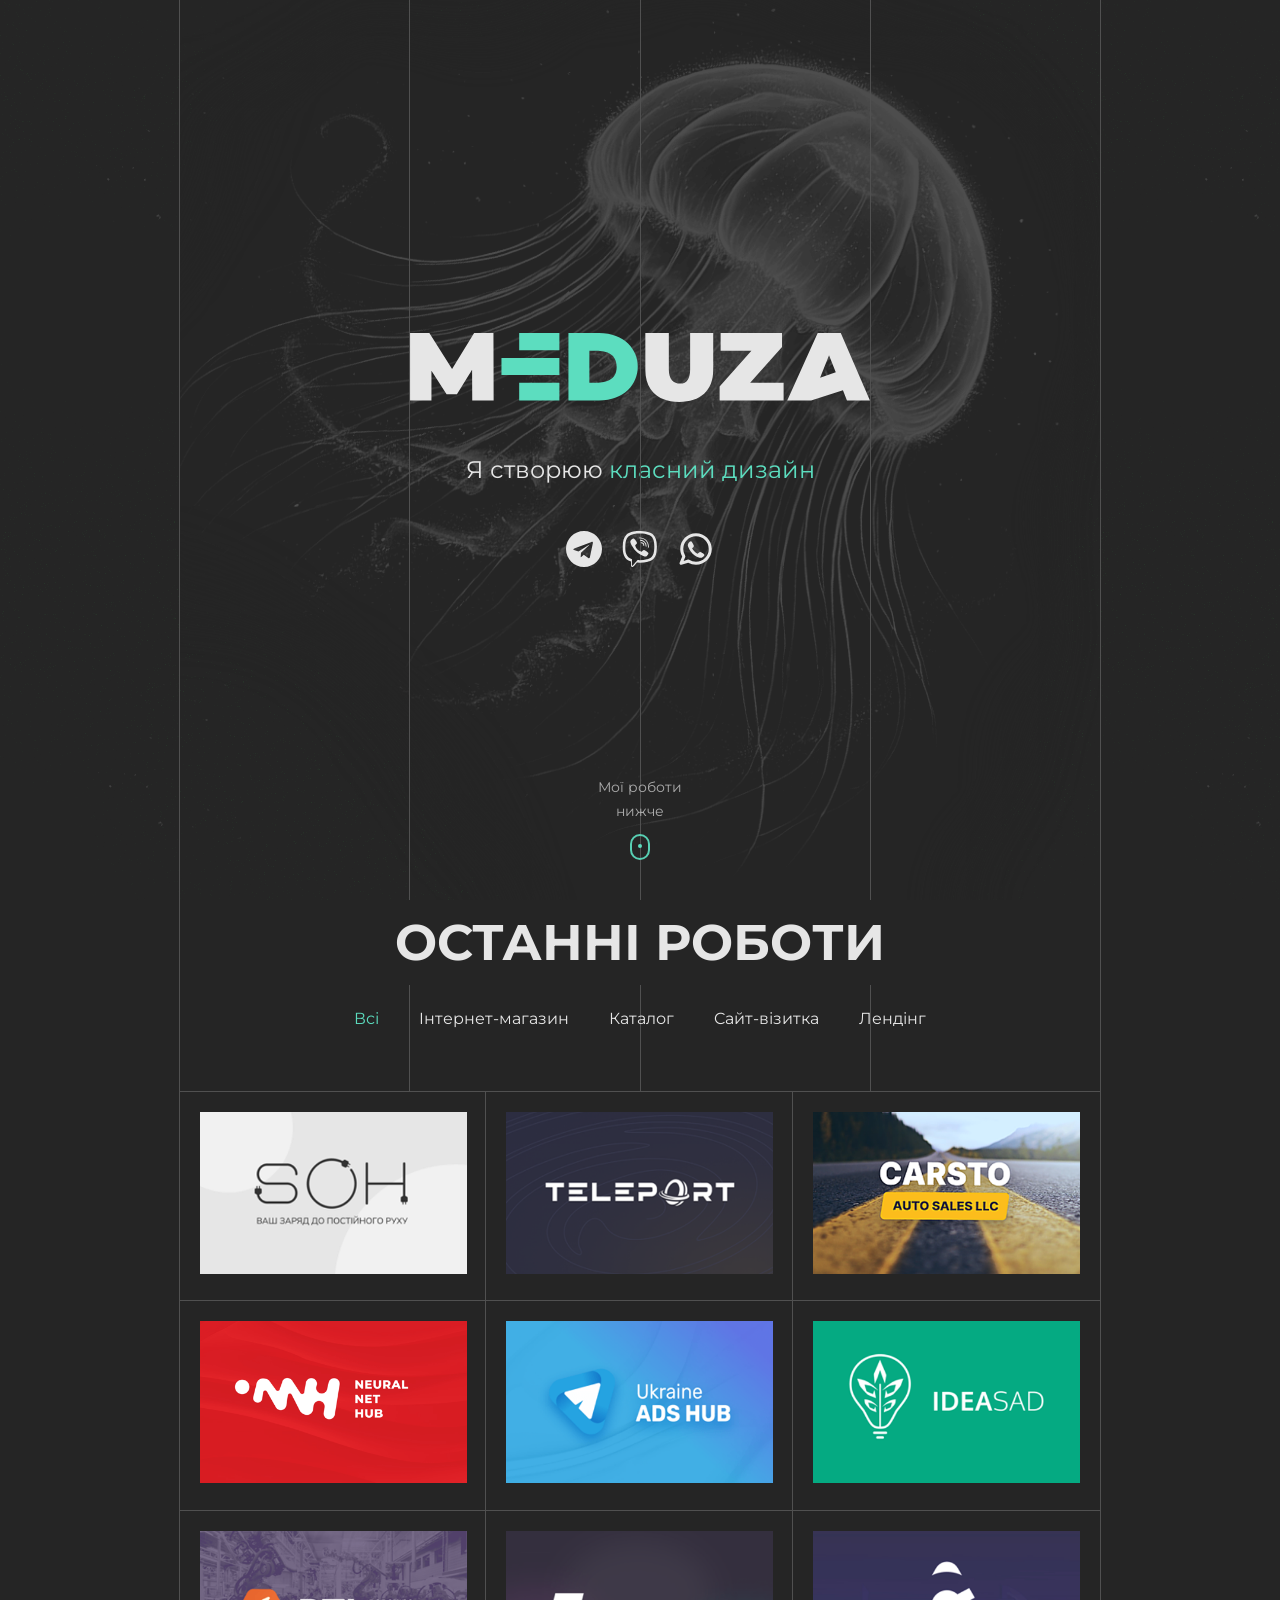
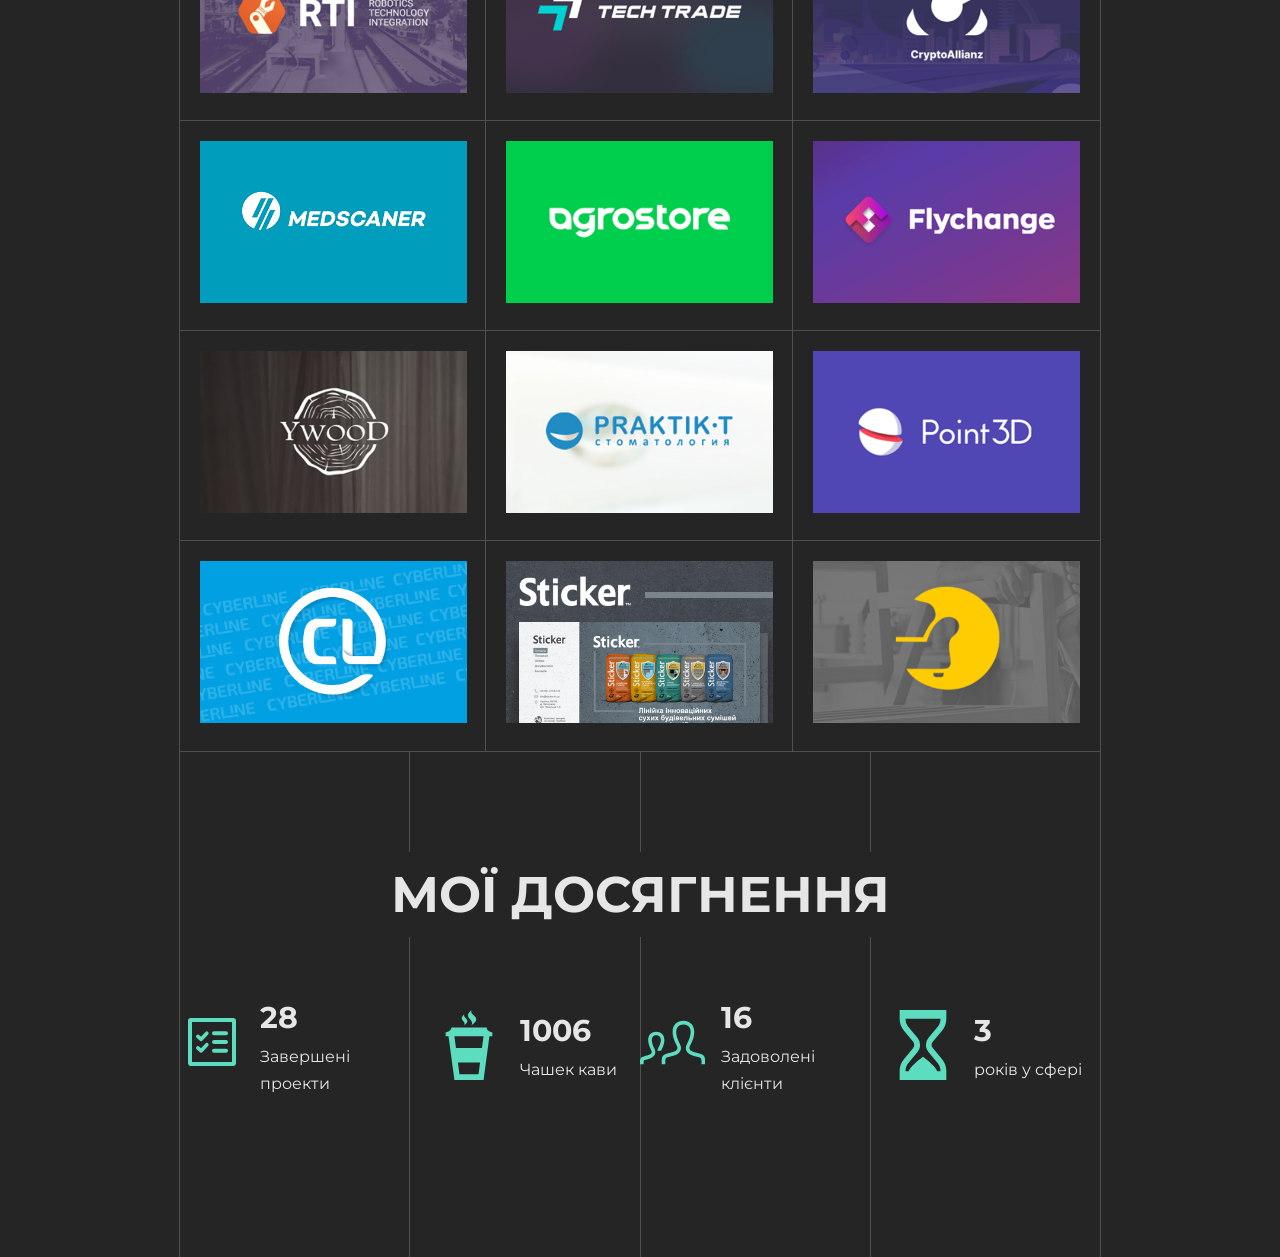
==== commit ed52e738: "new design" ====
--- a/index.html
+++ b/index.html
@@ -420,8 +420,8 @@
             <div class="portfolio__details">
               <span class="term">Cайт-візитка</span>
               <h4 class="title">
-                Point-3d — <br />
-                центри томографії
+                CyberLine — <br />
+                Інтернет-маркетинг
               </h4>
               <span class="more-button"><i class="icon-options"></i></span>
             </div>
@@ -442,8 +442,8 @@
             <div class="portfolio__details">
               <span class="term">Cайт-візитка</span>
               <h4 class="title">
-                Point-3d — <br />
-                центри томографії
+                Sticker — <br />
+                Строительные смеси
               </h4>
               <span class="more-button"><i class="icon-options"></i></span>
             </div>
@@ -461,8 +461,8 @@
             <div class="portfolio__details">
               <span class="term">Cайт-візитка</span>
               <h4 class="title">
-                Point-3d — <br />
-                центри томографії
+                Brighton Mebel — <br />
+                Меблева фабрика
               </h4>
               <span class="more-button"><i class="icon-options"></i></span>
             </div>
@@ -595,18 +595,8 @@
         removalDelay: 300,
         mainClass: "my-mfp-zoom-in",
       });
-      //   $('a[href*="#"]').on("click", function (event) {
-      //     event.preventDefault();
-
-      //     $("html, body").animate(
-      //       {
-      //         scrollTop: $($(this).attr("href")).offset().top,
-      //       },
-      //       800,
-      //       "easeInOutQuad"
-      //     );
-      //   });
-      var $container = $(".portfolio__wrapper"); // Исправлен класс
+
+      var $container = $(".portfolio__wrapper"); 
       $(".portfolio-filter").on("click", "li", function () {
         var filterValue = $(this).attr("data-filter");
         $container.isotope({ filter: filterValue });
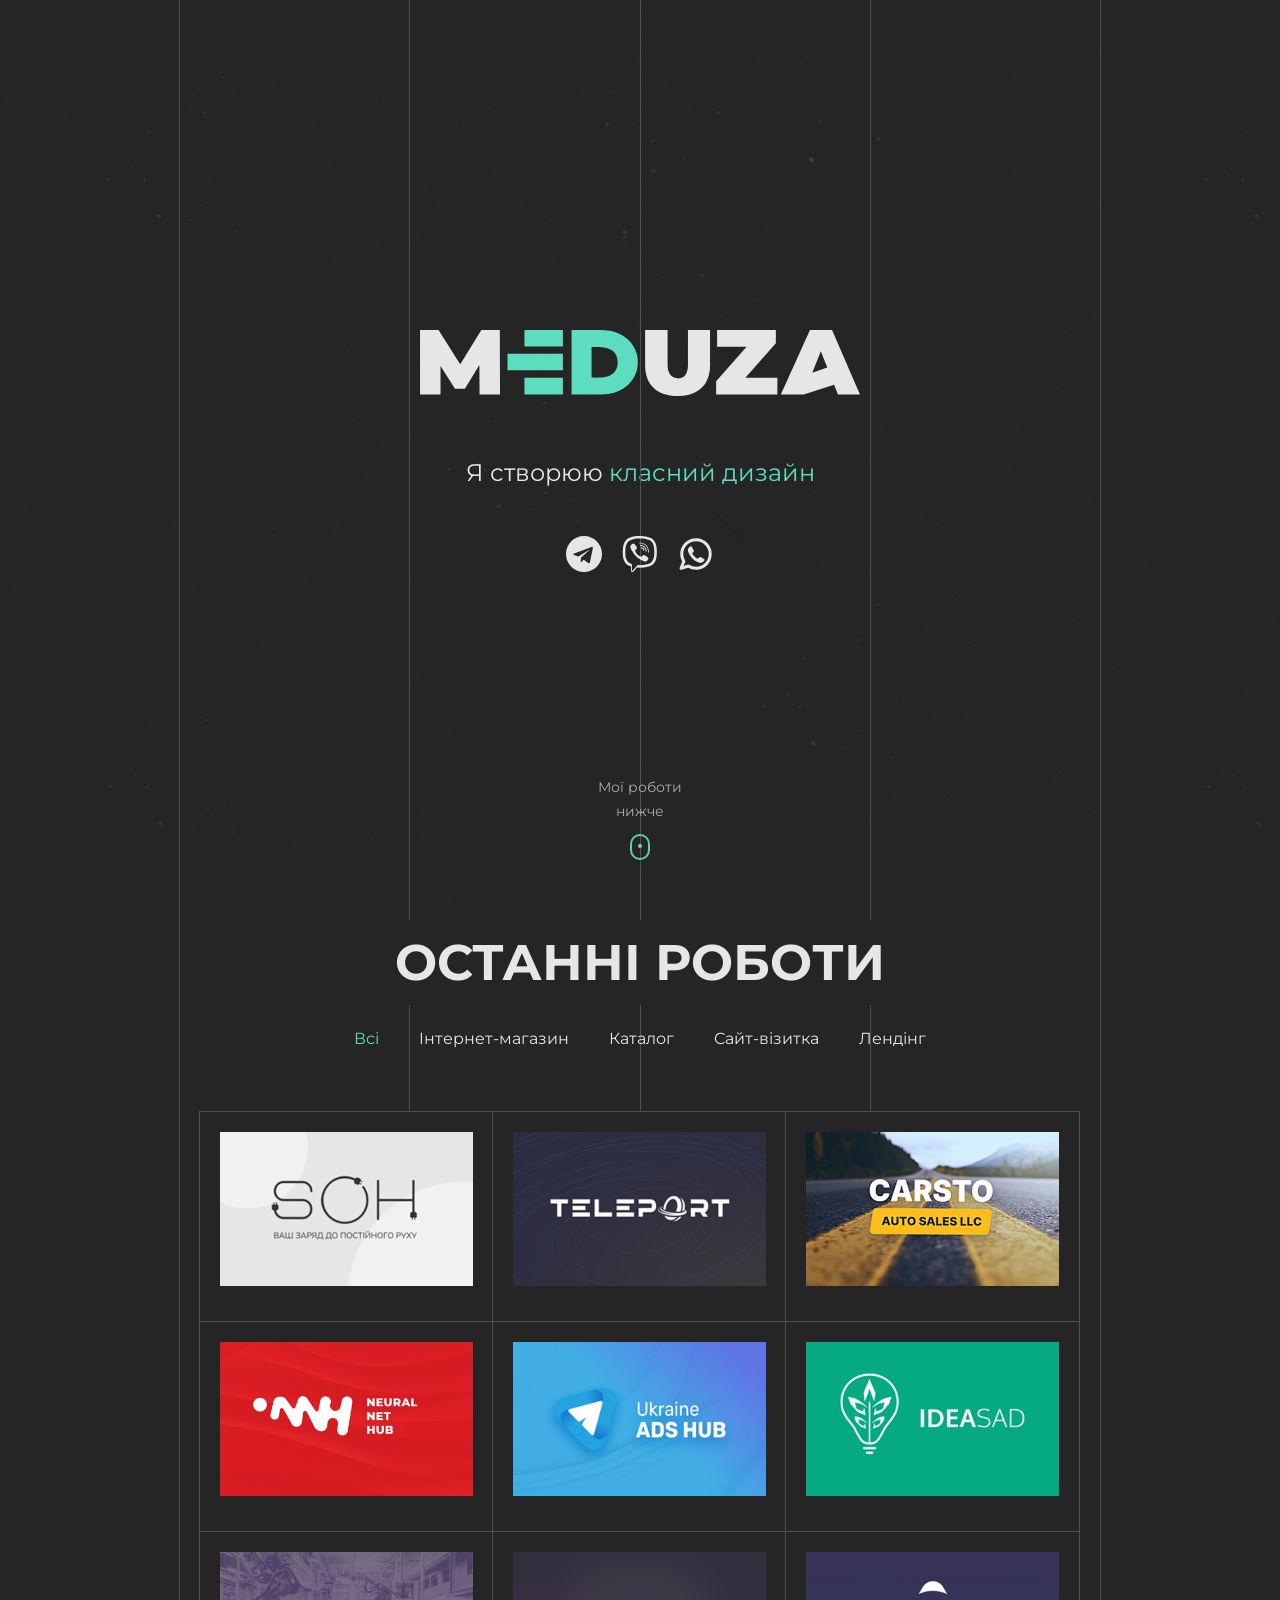
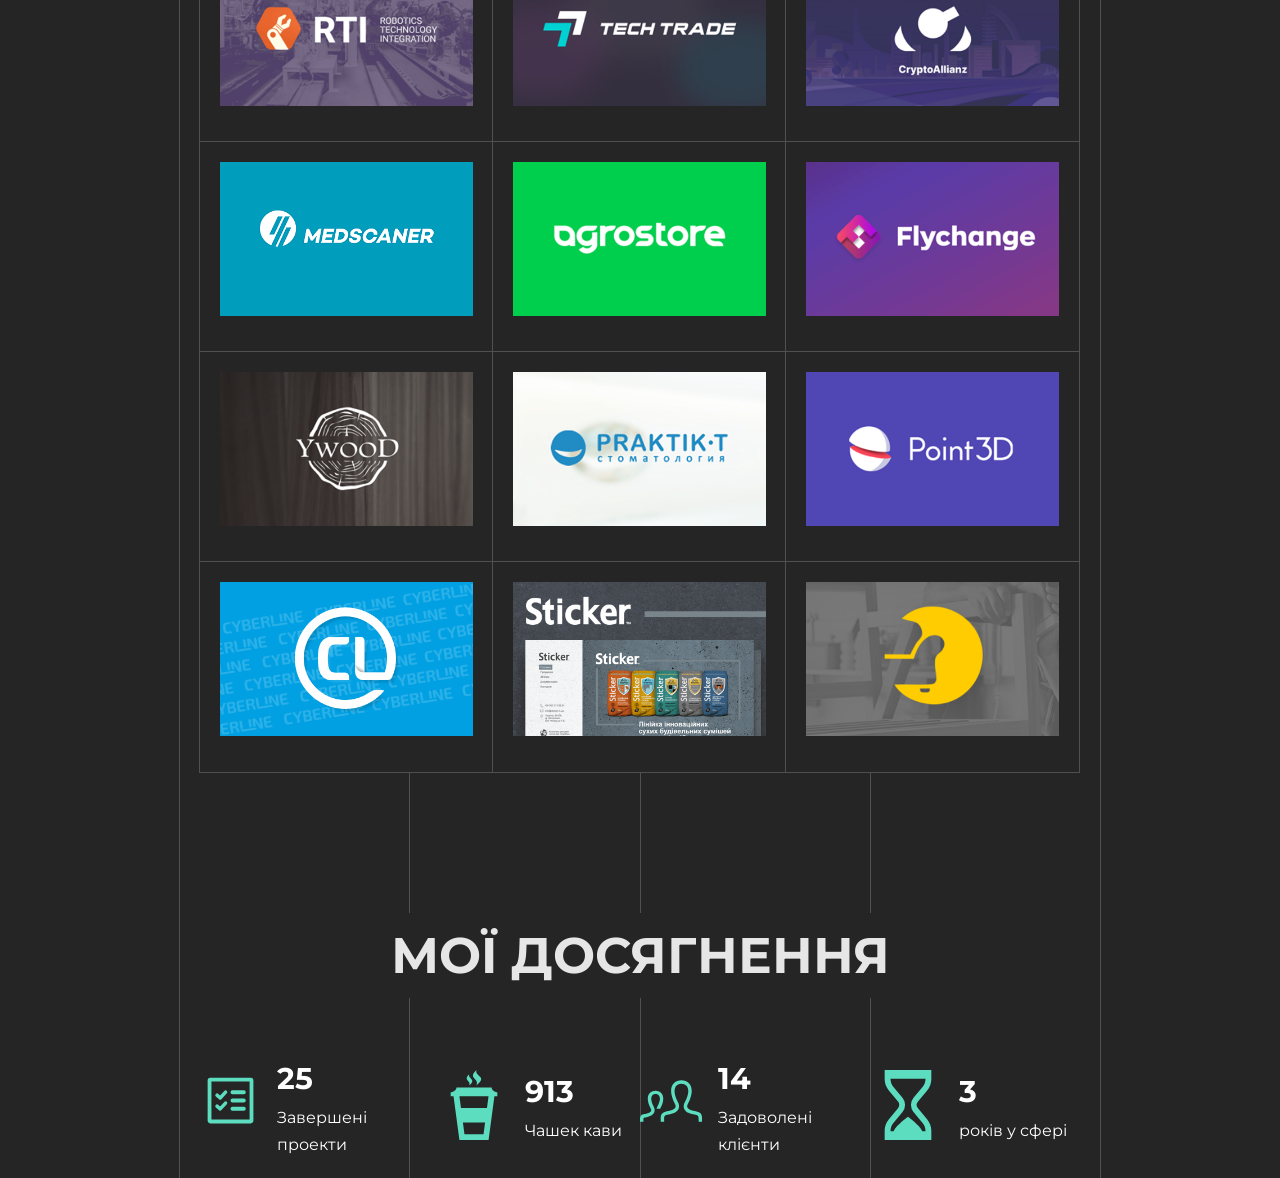
==== commit ee238744: "add video" ====
--- a/index.html
+++ b/index.html
@@ -16,6 +16,10 @@
   </head>
   <body>
     <section class="content hero">
+      <div class="video-background">
+      <video autoplay muted loop>
+        <source src="images/video.mp4?v=2" type="video/mp4">
+      </video></div>
       <div class="content__grid"></div>
       <div class="hero__logo">
         <svg
--- a/css/style.css
+++ b/css/style.css
@@ -50,7 +50,7 @@
 }
 .hero {
   min-height: 100vh;
-  background-image: url(../images/bg-hero.png);
+  /* background-image: url(../images/bg-hero.png); */
   background-position: center;
   background-size: auto 100%;
   background-repeat: no-repeat;
@@ -645,4 +645,34 @@
 }
 .fact-item p {
   font-size: 16px;
+}
+.video-background {
+  position: relative;
+  width: 100%;
+  height: 100vh; /* Высота 100% от окна браузера */
+  overflow: hidden;
+  position: absolute;
+}
+
+/* Стили для самого видео */
+.video-background video {
+  position: absolute;
+  top: 50%;
+  left: 50%;
+  /* min-width: 100%; */
+  /* min-height: 100%; */
+  width: auto;
+  height: auto;
+  z-index: -1;
+  transform: translate(-50%, -50%);
+}
+
+/* Контент поверх видео */
+.content {
+  position: relative;
+  z-index: 1;
+  color: white;
+  text-align: center;
+  font-size: 2rem;
+  padding: 20px;
 }
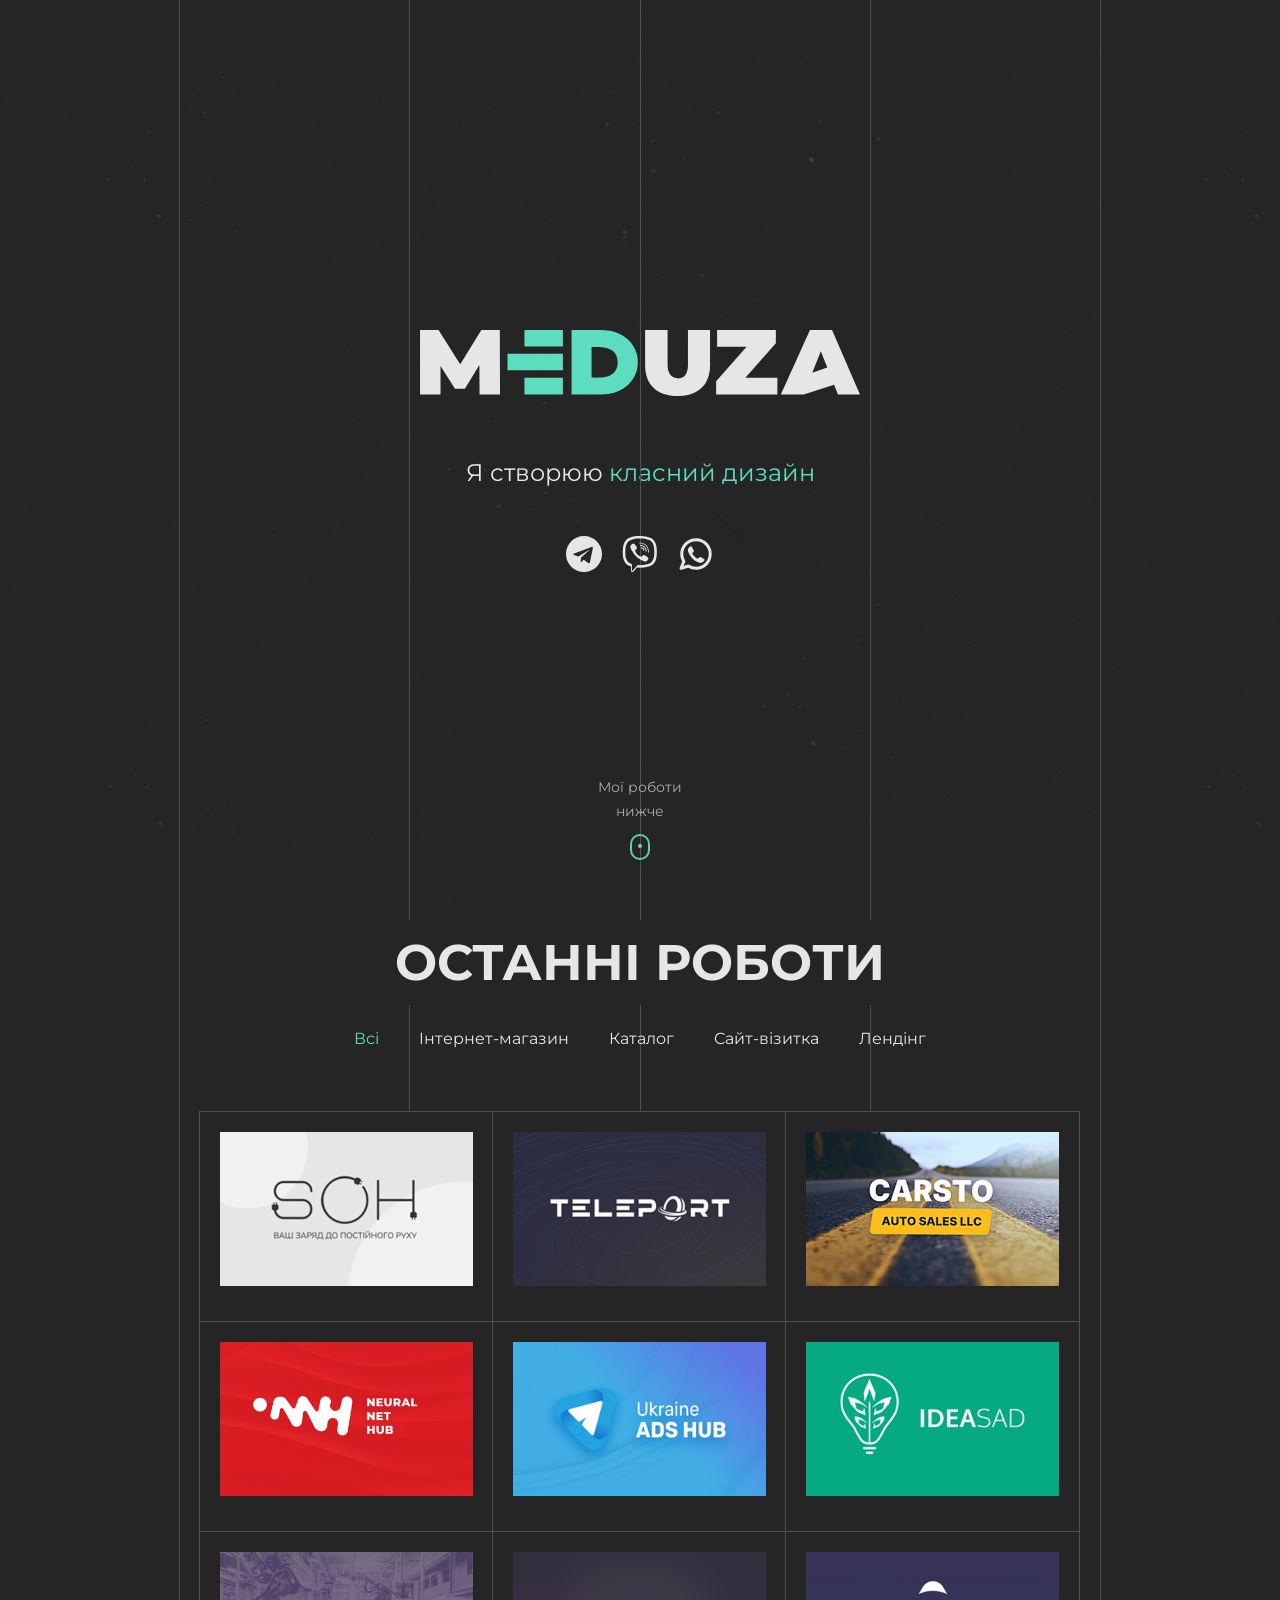
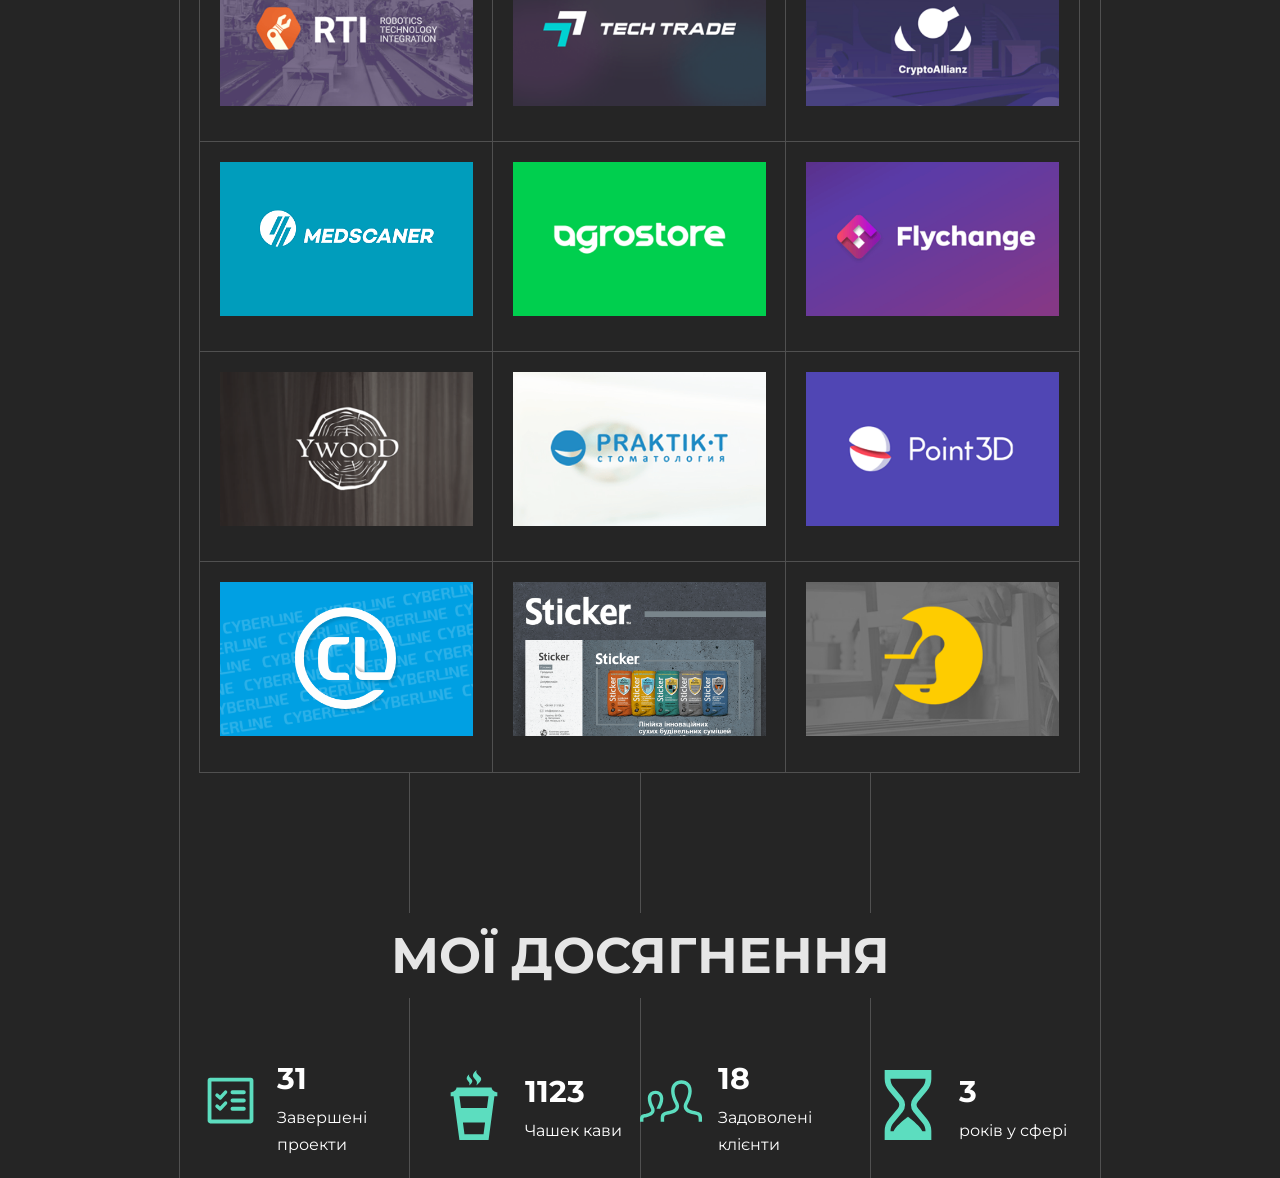
==== commit 356024f4: "add video 2" ====
--- a/index.html
+++ b/index.html
@@ -17,7 +17,7 @@
   <body>
     <section class="content hero">
       <div class="video-background">
-      <video autoplay muted loop>
+      <video autoplay muted loop playsinline>
         <source src="images/video.mp4?v=2" type="video/mp4">
       </video></div>
       <div class="content__grid"></div>
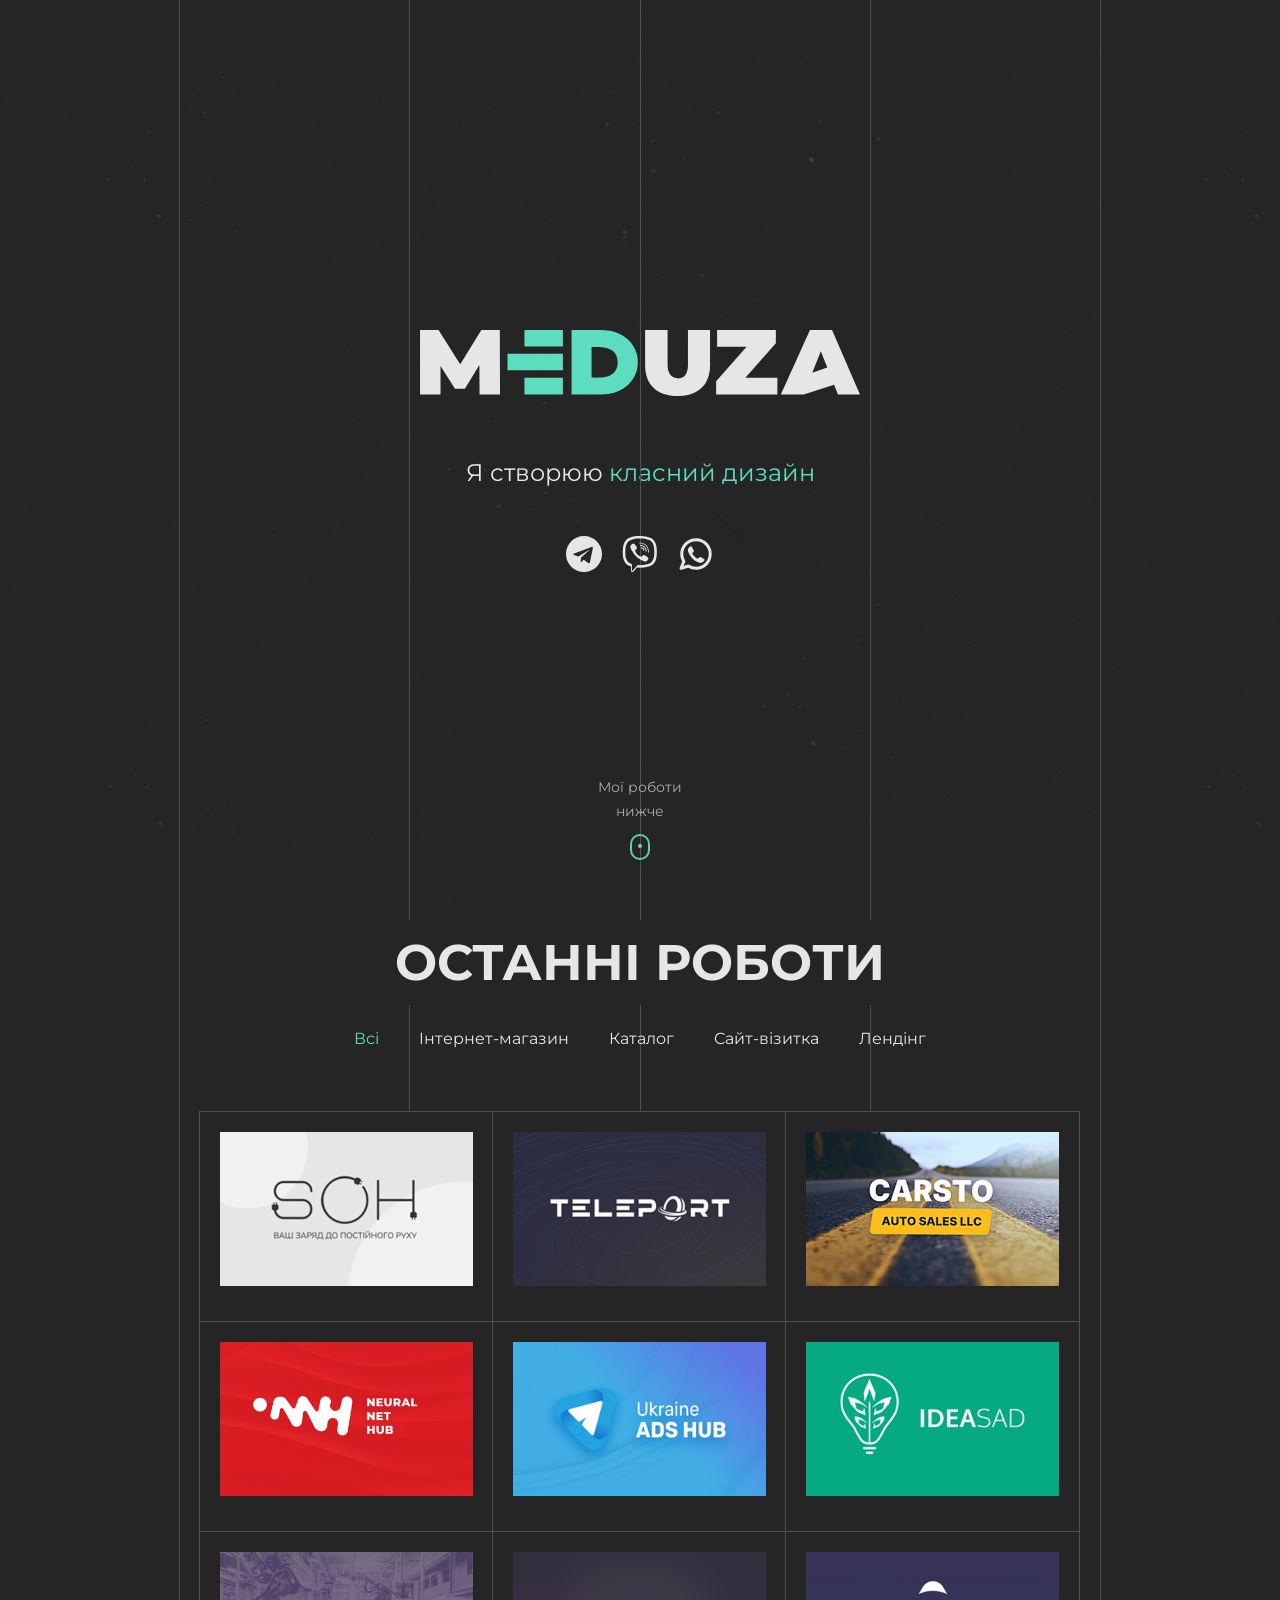
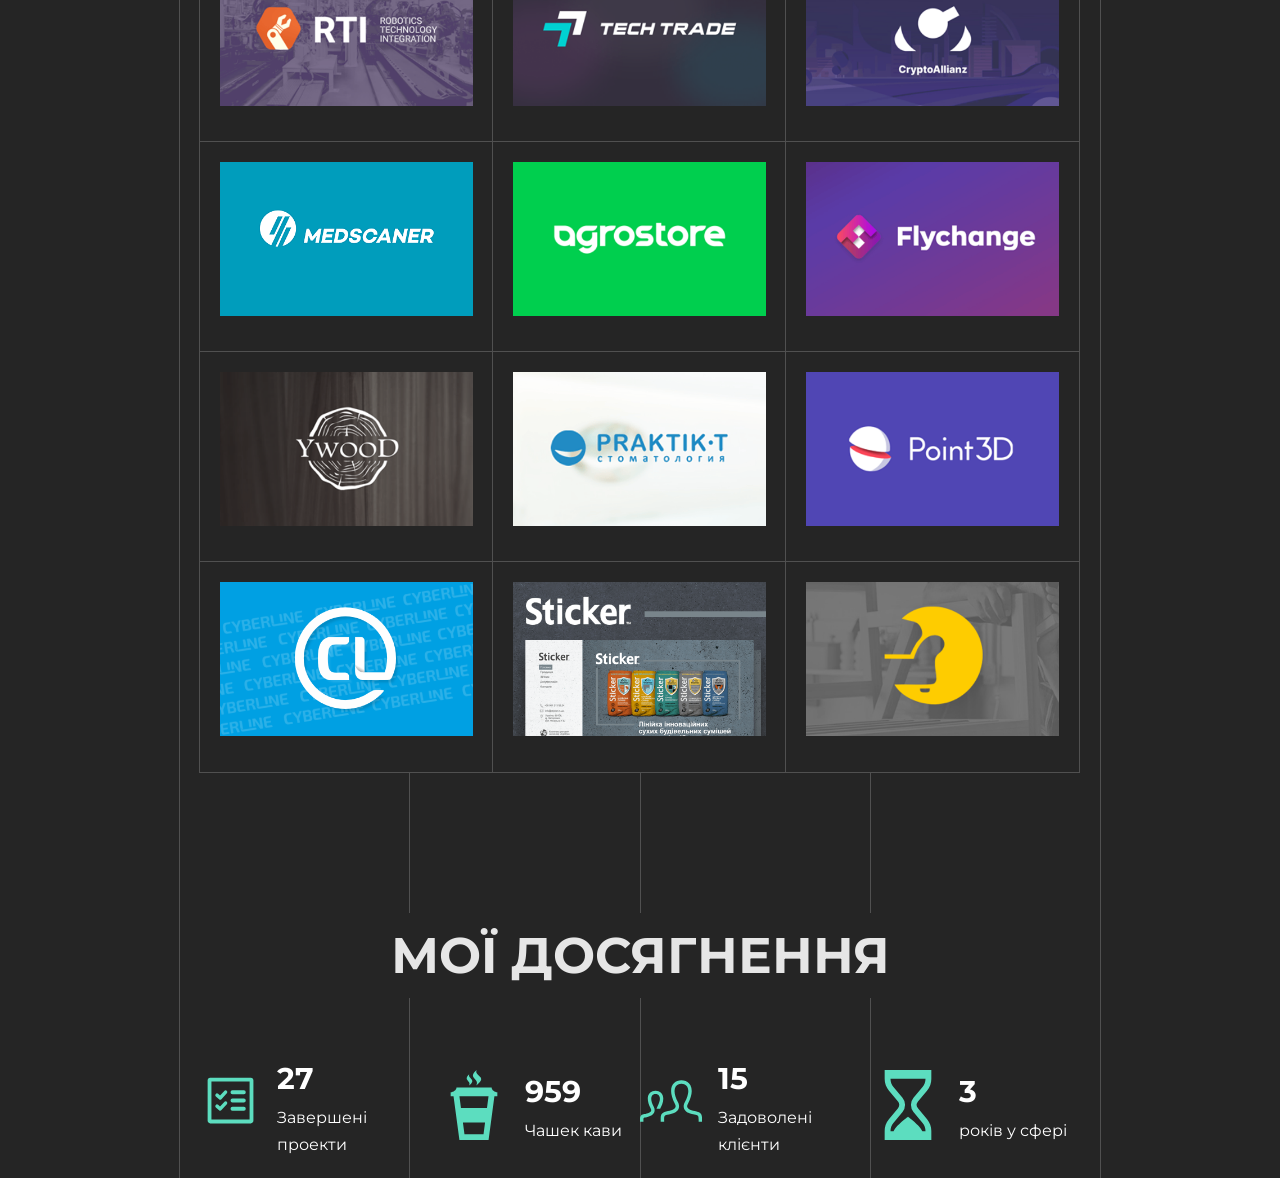
==== commit d99d33b8: "add video 3" ====
--- a/index.html
+++ b/index.html
@@ -17,9 +17,11 @@
   <body>
     <section class="content hero">
       <div class="video-background">
-      <video autoplay muted loop playsinline>
-        <source src="images/video.mp4?v=2" type="video/mp4">
-      </video></div>
+        <video id="myVideo" autoplay muted loop playsinline>
+          <source src="video.mp4" type="video/mp4" />
+          Your browser does not support the video tag.
+        </video>
+      </div>
       <div class="content__grid"></div>
       <div class="hero__logo">
         <svg
@@ -507,7 +509,6 @@
             <p class="mb-0">Завершені проекти</p>
           </div>
         </div>
-       
       </div>
 
       <div class="about__item">
@@ -530,7 +531,6 @@
             <p class="mb-0">Чашек кави</p>
           </div>
         </div>
-        
       </div>
 
       <div class="about__item">
@@ -548,7 +548,6 @@
             <p class="mb-0">Задоволені клієнти</p>
           </div>
         </div>
-        
       </div>
 
       <div class="about__item">
@@ -583,6 +582,7 @@
     <script src="js/jquery.waypoints.min.js"></script>
     <script src="js/jquery.counterup.min.js"></script>
     <script>
+      document.getElementById('myVideo').play();
       $(".text-rotating").Morphext({
         animation: "bounceIn",
         separator: ",",
@@ -600,7 +600,7 @@
         mainClass: "my-mfp-zoom-in",
       });
 
-      var $container = $(".portfolio__wrapper"); 
+      var $container = $(".portfolio__wrapper");
       $(".portfolio-filter").on("click", "li", function () {
         var filterValue = $(this).attr("data-filter");
         $container.isotope({ filter: filterValue });
@@ -630,8 +630,6 @@
         delay: 10,
         time: 2000,
       });
-
- 
     </script>
   </body>
 </html>
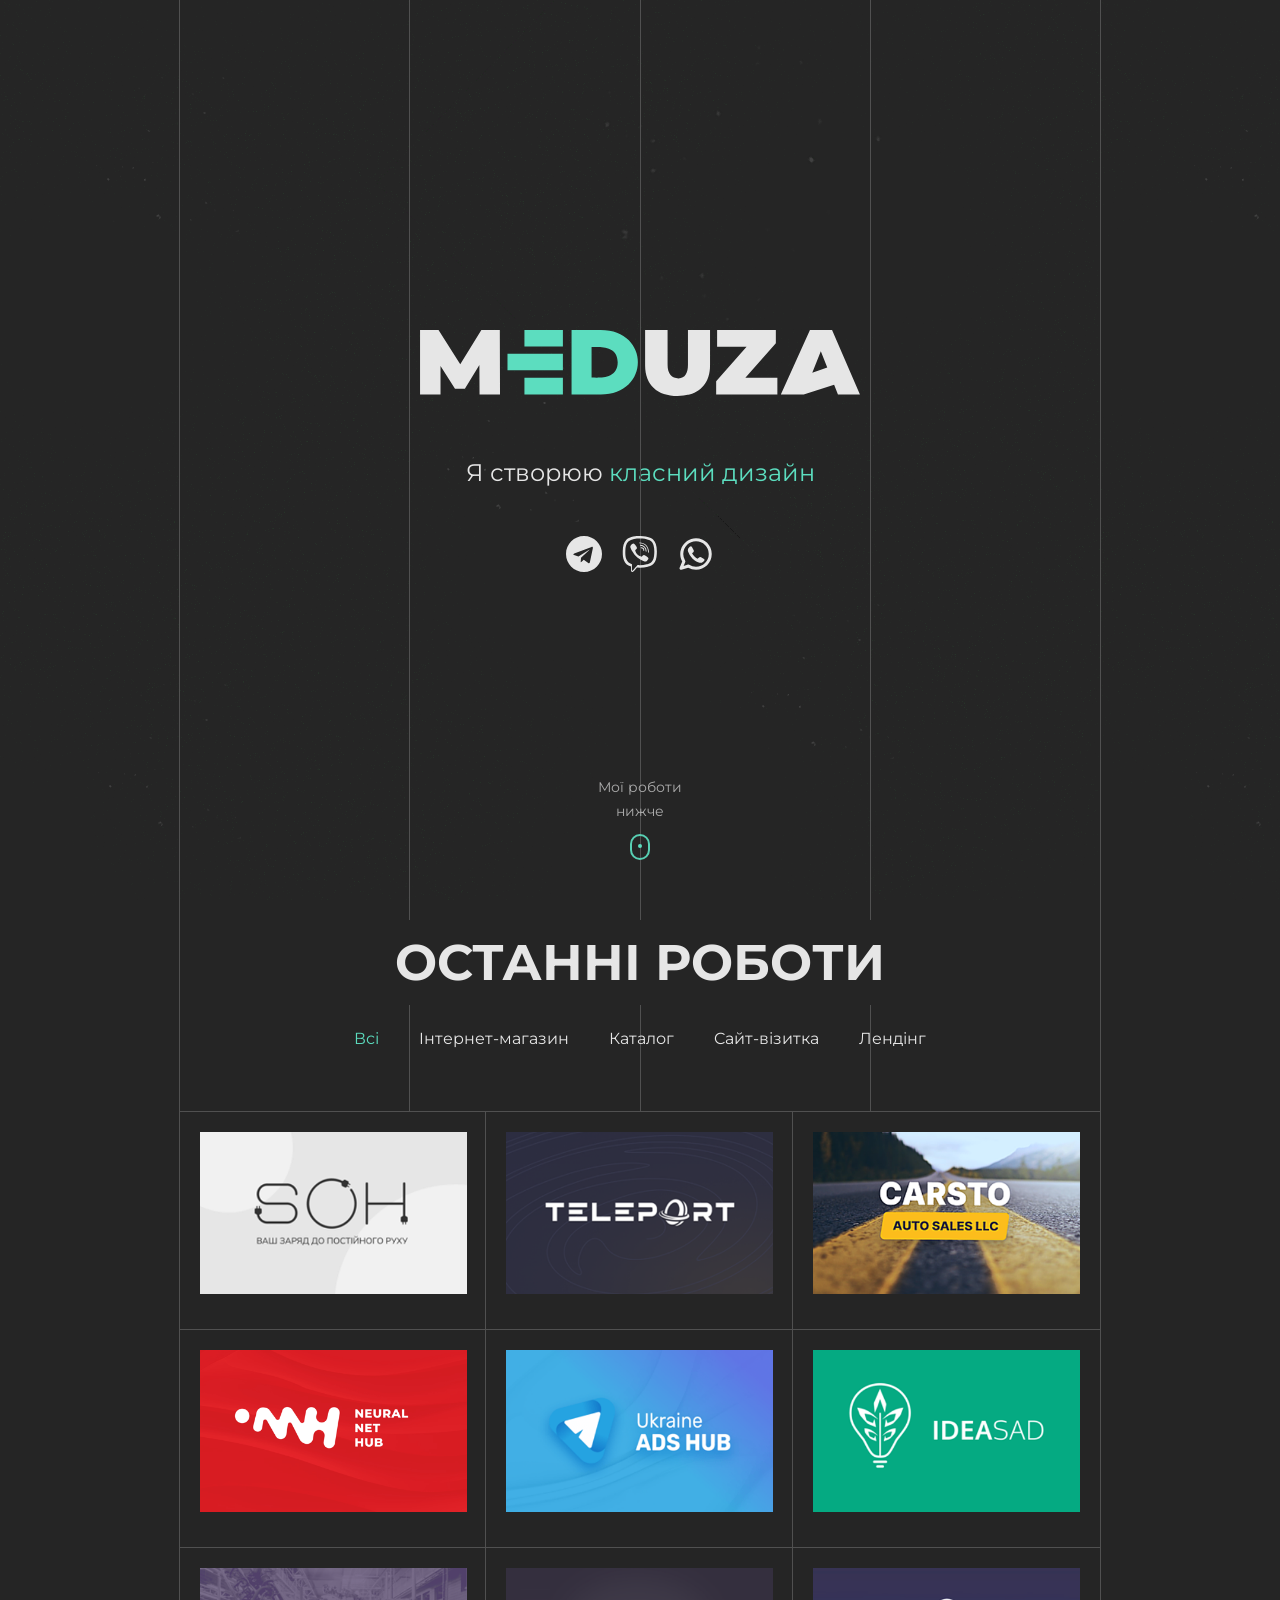
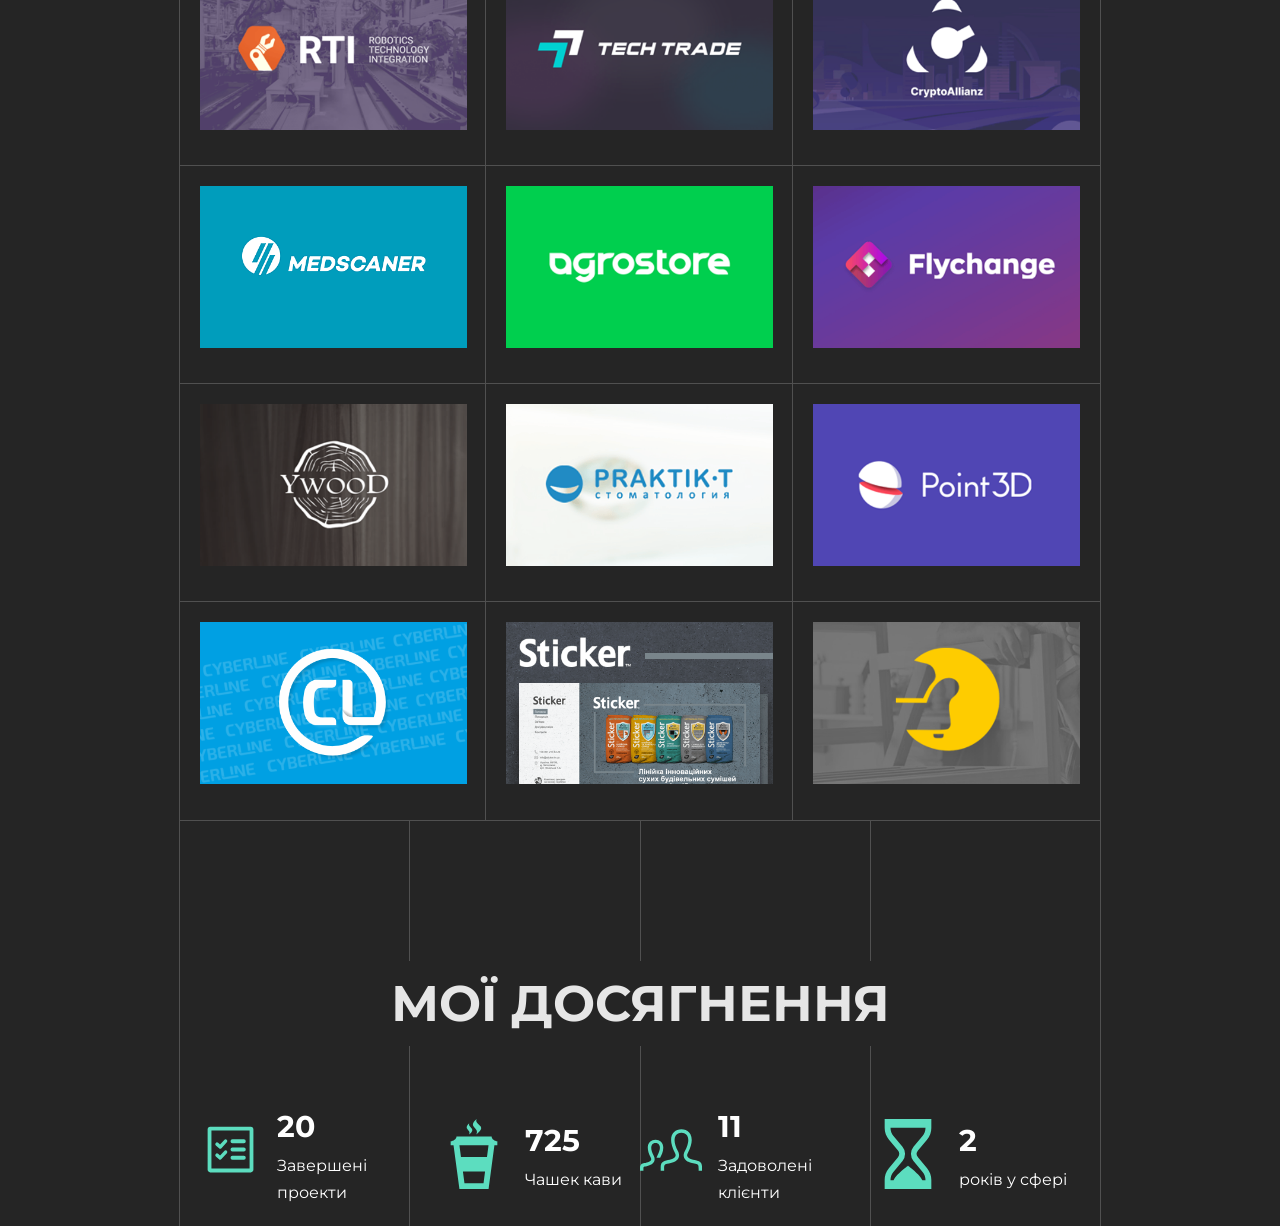
==== commit d68562fc: "add video 5" ====
--- a/index.html
+++ b/index.html
@@ -18,8 +18,7 @@
     <section class="content hero">
       <div class="video-background">
         <video id="myVideo" autoplay muted loop playsinline>
-          <source src="video.mp4" type="video/mp4" />
-          Your browser does not support the video tag.
+          <source src="images/video.mp4" type="video/mp4" />
         </video>
       </div>
       <div class="content__grid"></div>
--- a/css/style.css
+++ b/css/style.css
@@ -211,6 +211,8 @@
     flex-direction: row;
     flex-wrap: wrap;
     position: relative;
+    padding-left: 0!important;
+    padding-right: 0!important;
 }
 
 .portfolio__head {
@@ -647,11 +649,15 @@
   font-size: 16px;
 }
 .video-background {
-  position: relative;
-  width: 100%;
-  height: 100vh; /* Высота 100% от окна браузера */
+  
+   /* Высота 100% от окна браузера */
   overflow: hidden;
   position: absolute;
+  z-index: -1;
+  top: 0px;
+  left: 1px;
+  right: 1px;
+  bottom: 0;
 }
 
 /* Стили для самого видео */
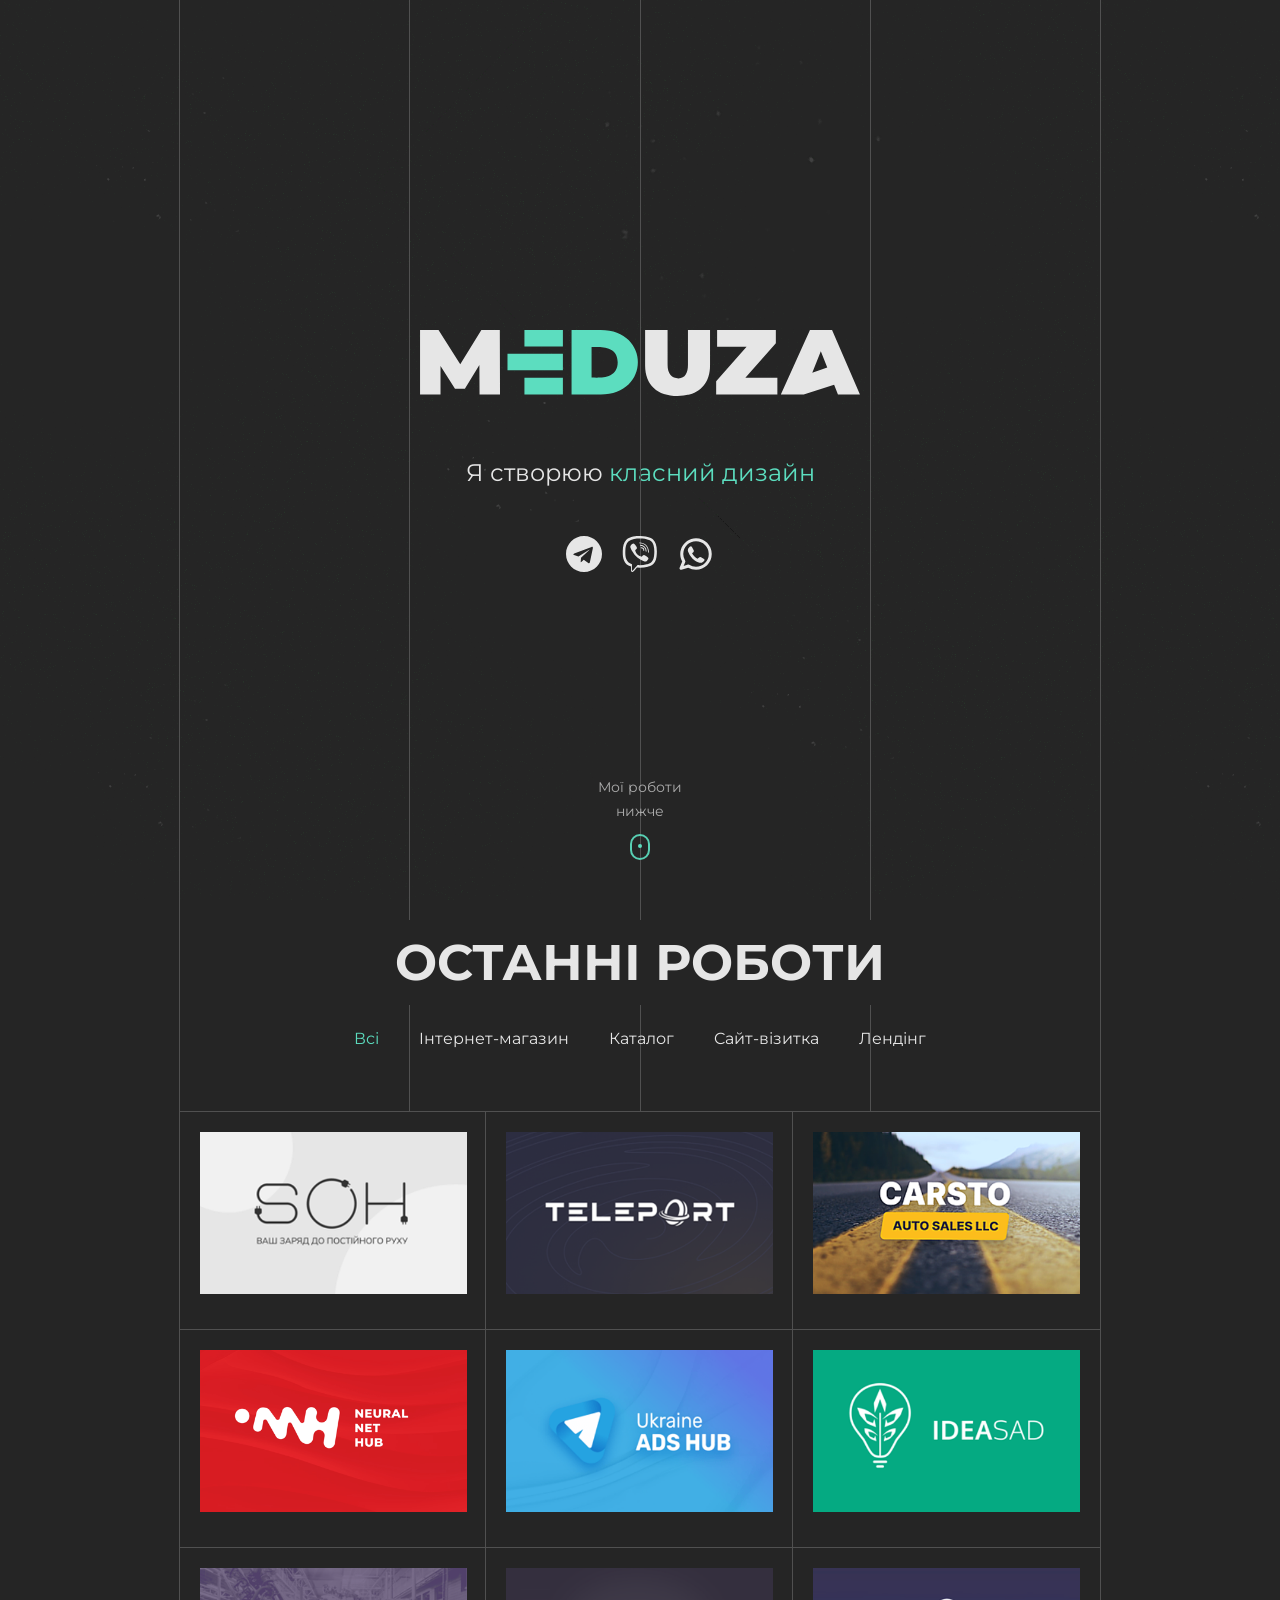
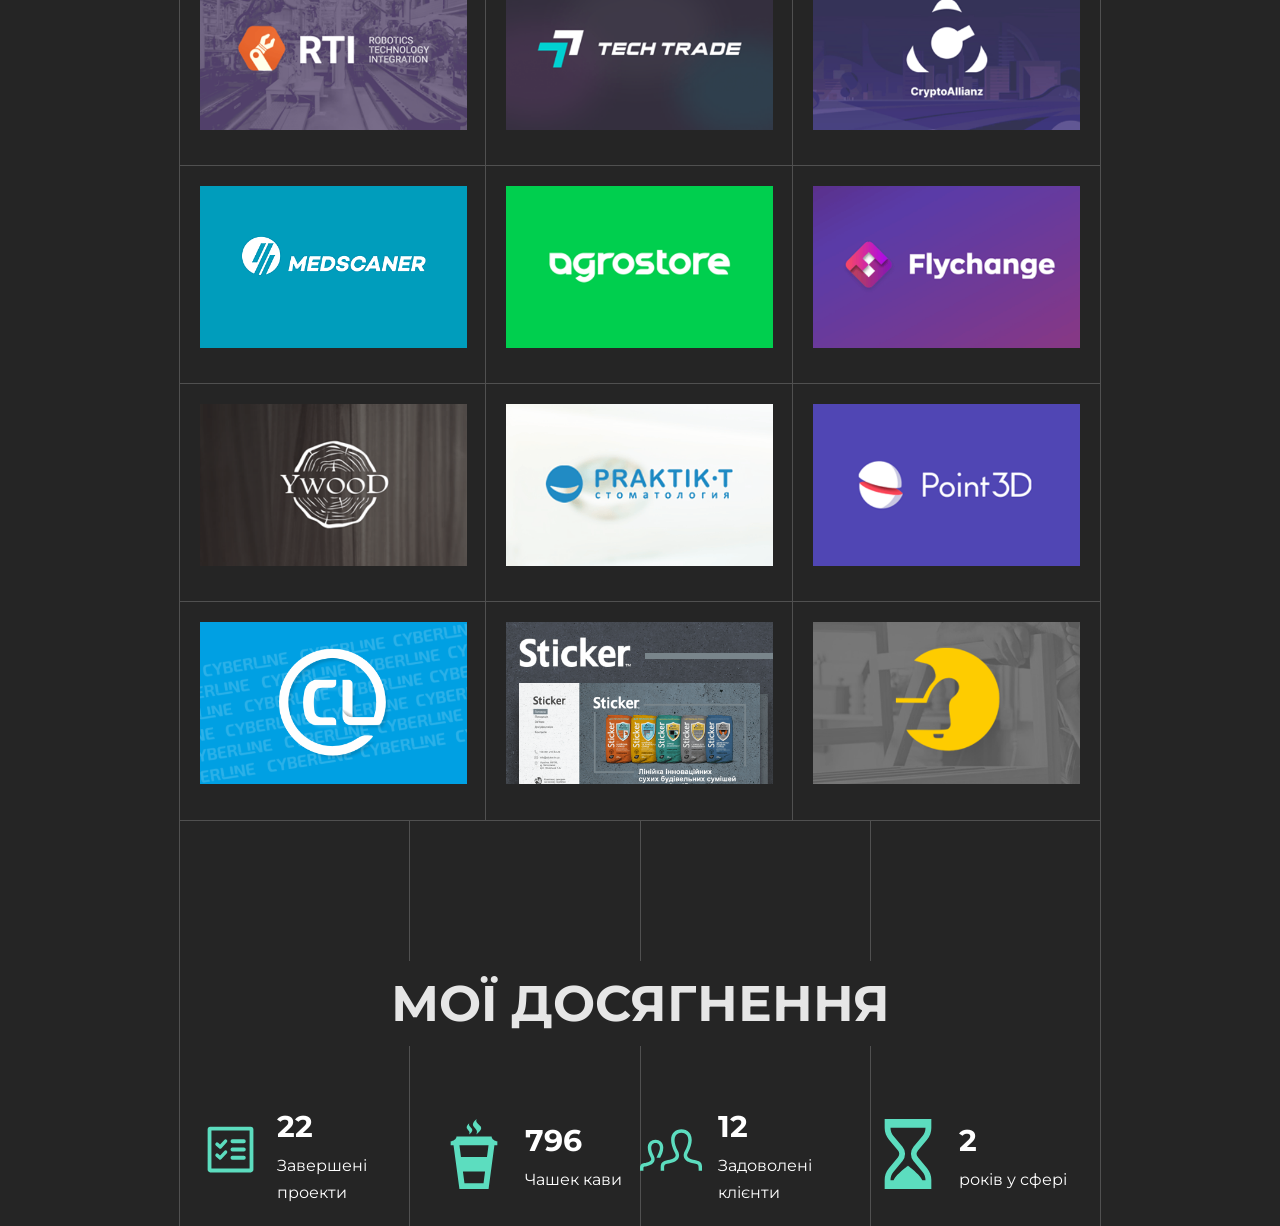
==== commit be1ee86d: "add video 6" ====
--- a/index.html
+++ b/index.html
@@ -1,634 +1,546 @@
 <!DOCTYPE html>
 <html lang="uk">
-  <head>
-    <meta charset="UTF-8" />
-    <meta name="viewport" content="width=device-width, initial-scale=1.0" />
-    <title>Meduza | Portfolio</title>
-    <link rel="preconnect" href="https://fonts.googleapis.com" />
-    <link rel="preconnect" href="https://fonts.gstatic.com" crossorigin />
-    <link
-      href="https://fonts.googleapis.com/css2?family=Montserrat:ital,wght@0,100..900;1,100..900&display=swap"
-      rel="stylesheet"
-    />
-    <link rel="shortcut icon" href="images/favicon.png" type="image/x-icon" />
-    <link rel="stylesheet" href="css/animate.css" type="text/css" media="all" />
-    <link rel="stylesheet" href="css/style.css" />
-  </head>
-  <body>
-    <section class="content hero">
-      <div class="video-background">
-        <video id="myVideo" autoplay muted loop playsinline>
-          <source src="images/video.mp4" type="video/mp4" />
-        </video>
-      </div>
-      <div class="content__grid"></div>
-      <div class="hero__logo">
-        <svg
-          xmlns="http://www.w3.org/2000/svg"
-          xml:space="preserve"
-          style="
-            shape-rendering: geometricPrecision;
-            text-rendering: geometricPrecision;
-            image-rendering: optimizeQuality;
-            fill-rule: evenodd;
-            clip-rule: evenodd;
-          "
-          viewBox="0 0 710.17 106.525"
-        >
-          <!-- Применение VHS фильтра к первой части логотипа -->
-          <path
-            d="M244.59 104.144V0h47.072c80.084 0 80.331 104.144 0 104.144H244.59zM230.605 38.45v26.483h-89.44V38.45h89.44zm0-38.45v26.483h-62.086V0h62.086zm0 76.9v27.244h-62.086V76.9h62.086zm46.289-.131c11.354 0 42.19 3.419 42.19-24.696 0-28.115-31.068-24.698-42.19-24.698v49.394z"
-            style="fill: #5cddbf; fill-rule: nonzero"
-            class="vhs-effect"
-          />
-          <!-- Применение VHS фильтра ко второй части логотипа -->
-          <path
-            d="M0 104.144V0h29.813l35.081 55.427L98.97 0h29.813l.307 104.144H96.049l-.258-47.506-23.409 38.133H56.401L33.04 58.285v45.859H0zm415.749 2.381c-32.536 0-52.403-17.56-52.403-49.246V0h36.267v56.238c0 14.945 6.91 21.875 17.661 21.875 10.751 0 15.227-8.77 15.227-21.875V0h35.654v57.279c0 31.688-19.866 49.246-52.406 49.246zm62.289-2.381V82.571l49.109-55.345h-47.572V0h94.822v21.573l-49.204 55.345h51.662v27.226h-98.817zm104.411 0L629.475 0h35.653l45.042 104.144h-35.513l-6.189-15.591-49.136 15.591h-36.883zM657.4 60.675l-10.405-26.208-13.786 34.726 24.191-8.518z"
-            style="fill: #e6e6e6; fill-rule: nonzero"
-            class="vhs-effect"
-          />
-        </svg>
-      </div>
-
-      <div class="hero__utp">
-        Я створюю
-        <span class="text-rotating"> класний дизайн, круті веб-додатки</span>
-      </div>
-      <div class="hero__contacts">
-        <a href="https://t.me/lips0n" target="_blank" rel="noopener noreferrer">
-          <svg xmlns="http://www.w3.org/2000/svg" viewBox="0 0 24 24">
-            <path
-              d="M12 0C5.373 0 0 5.373 0 12s5.373 12 12 12 12-5.373 12-12S18.627 0 12 0zm5.894 8.221-1.97 9.28c-.145.658-.537.818-1.084.508l-3-2.21-1.446 1.394a.759.759 0 0 1-.6.295h-.005l.213-3.054 5.56-5.022c.24-.213-.054-.334-.373-.121L8.32 13.617l-2.96-.924c-.64-.203-.658-.64.135-.954l11.566-4.458c.538-.196 1.006.128.832.941z"
-            />
-          </svg>
-        </a>
-        <a
-          href="viber://add?number=380633211815"
-          target="_blank"
-          rel="noopener noreferrer"
-        >
-          <svg xmlns="http://www.w3.org/2000/svg" viewBox="-0.5 0 24 24">
-            <path
-              d="M20.19 2.337c-.595-.545-3.005-2.297-8.372-2.32 0 0-6.333-.379-9.418 2.452C.684 4.185.083 6.698.014 9.815s-.146 8.959 5.485 10.547h.005l-.005 2.419s-.037.98.607 1.177c.778.244 1.238-.502 1.983-1.304.408-.441.97-1.087 1.397-1.58a21.822 21.822 0 0 0 7.299-.557l-.15.032c.778-.253 5.18-.816 5.892-6.657.744-6.03-.354-9.834-2.337-11.555zm.652 11.115c-.607 4.875-4.173 5.185-4.829 5.395-1.432.364-3.076.572-4.769.572-.486 0-.968-.017-1.445-.051l.064.004s-2.438 2.939-3.197 3.703c-.248.248-.521.228-.516-.267 0-.323.019-4.018.019-4.018-4.767-1.322-4.491-6.298-4.435-8.897s.544-4.735 1.997-6.169c2.612-2.367 7.989-2.016 7.989-2.016 4.543.019 6.718 1.388 7.224 1.847 1.674 1.435 2.527 4.867 1.898 9.896zm-6.511-3.788v.014a.304.304 0 0 1-.607.015v-.001a1.45 1.45 0 0 0-1.532-1.588h.004a.304.304 0 0 1 .016-.607h.017-.001l.069-.001a2.037 2.037 0 0 1 2.033 2.175v-.006zm.951.531c.047-1.988-1.195-3.544-3.553-3.718a.304.304 0 1 1 .043-.606h-.001.017a4.106 4.106 0 0 1 4.099 4.348l.001-.011a.304.304 0 0 1-.607-.008v-.008zm2.2.629v.002a.304.304 0 0 1-.607.003c-.024-3.822-2.573-5.903-5.662-5.925a.303.303 0 1 1 0-.606c3.459.024 6.239 2.411 6.267 6.525zm-.525 4.598v.009c-.506.891-1.453 1.875-2.428 1.561l-.009-.014a18.04 18.04 0 0 1-4.831-2.679l.041.03a12.352 12.352 0 0 1-1.969-1.963l-.019-.025a15.082 15.082 0 0 1-1.402-2.106l-.04-.079a13.659 13.659 0 0 1-1.193-2.513l-.03-.098c-.314-.975.665-1.922 1.561-2.428h.009a.851.851 0 0 1 1.12.181l.001.002s.581.693.83 1.036c.234.319.549.83.712 1.115a.976.976 0 0 1-.173 1.246l-.001.001-.562.45a.821.821 0 0 0-.248.659v-.003a5.899 5.899 0 0 0 3.91 3.941l.042.011a.825.825 0 0 0 .656-.247l.45-.562a.977.977 0 0 1 1.251-.171l-.004-.002c.813.463 1.516.972 2.157 1.549l-.011-.01a.833.833 0 0 1 .176 1.11l.002-.003z"
-            />
-          </svg>
-        </a>
-        <a
-          href="https://wa.me/380961468083"
-          target="_blank"
-          rel="noopener noreferrer"
-        >
-          <svg
-            xmlns="http://www.w3.org/2000/svg"
-            fill="none"
-            viewBox="0 0 24 24"
-          >
-            <path
-              fill-rule="evenodd"
-              d="M3.5 12a8.5 8.5 0 1 1 8.5 8.5 8.455 8.455 0 0 1-4.542-1.314 1 1 0 0 0-.821-.113l-2.88.859 1.085-2.537a1 1 0 0 0-.07-.92A8.456 8.456 0 0 1 3.5 12ZM12 1.5C6.201 1.5 1.5 6.201 1.5 12c0 1.838.473 3.568 1.305 5.073L1.08 21.107a1 1 0 0 0 1.206 1.351l4.5-1.342A10.456 10.456 0 0 0 12 22.5c5.799 0 10.5-4.701 10.5-10.5S17.799 1.5 12 1.5Zm2.293 12.682-1.315.926A9.338 9.338 0 0 1 11 13.585a10.202 10.202 0 0 1-1.624-2.114l.835-.709a1 1 0 0 0 .236-1.232l-1.064-2a1 1 0 0 0-1.54-.283l-.316.275c-.759.662-1.208 1.75-.836 2.852A12.049 12.049 0 0 0 9.586 15c1.813 1.813 3.655 2.527 4.733 2.805.868.223 1.689-.076 2.268-.548l.591-.482a1 1 0 0 0-.12-1.634l-1.678-1a1 1 0 0 0-1.088.041Z"
-              clip-rule="evenodd"
-            />
-          </svg>
-        </a>
-      </div>
-      <div class="hero__scroll_down">
-        <a href="#portfolio" class="mouse_wrapper">
-          <span>Мої роботи нижче</span>
-          <span class="mouse">
-            <span class="wheel"></span>
-          </span>
-        </a>
-      </div>
-    </section>
-
-    <section class="content portfolio" id="portfolio">
-      <div class="content__grid"></div>
-      <div class="portfolio__head">
-        <h2 class="section-title">Останні роботи</h2>
-
-        <!-- portfolio filter (desktop) -->
-        <ul class="portfolio-filter list-inline">
-          <li class="current list-inline-item" data-filter="*">Всі</li>
-          <li class="list-inline-item" data-filter=".stores">
-            Iнтернет-магазин
-          </li>
-          <li class="list-inline-item" data-filter=".catalog">Каталог</li>
-          <li class="list-inline-item" data-filter=".business-card">
-            Cайт-візитка
-          </li>
-          <li class="list-inline-item" data-filter=".landing">Лендінг</li>
-        </ul>
-      </div>
-      <div class="portfolio__wrapper">
-        <div class="portfolio__item stores">
-          <a href="#small-soh" class="portfolio__content">
-            <div class="portfolio__details">
-              <span class="term">Iнтернет-магазин</span>
-              <h4 class="title">
-                Soh — Iнтернет-магазин <br />
-                зарядних пристроїв і станцій для електромобілів
-              </h4>
-              <span class="more-button"><i class="icon-options"></i></span>
-            </div>
-            <img src="images/works/soh-min.png" alt="Portfolio-title" />
-          </a>
-          <div id="small-soh" class="white-popup zoom-anim-dialog mfp-hide">
-            <div class="white-popup-viewer">
-              <img src="images/works/soh.png" alt="Title" />
-            </div>
-          </div>
-        </div>
-
-        <div class="portfolio__item landing">
-          <a href="#small-teleport" class="portfolio__content">
-            <div class="portfolio__details">
-              <span class="term">Лендінг</span>
-              <h4 class="title">
-                Teleport — <br />
-                Комерційна платформа для Telegram
-              </h4>
-              <span class="more-button"><i class="icon-options"></i></span>
-            </div>
-            <img src="images/works/teleport-min.png" alt="Portfolio-title" />
-          </a>
-          <div
-            id="small-teleport"
-            class="white-popup zoom-anim-dialog mfp-hide"
-          >
-            <div class="white-popup-viewer">
-              <img src="images/works/teleport.png" alt="Title" />
-            </div>
-          </div>
-        </div>
-
-        <div class="portfolio__item catalog">
-          <a href="#small-carsto" class="portfolio__content">
-            <div class="portfolio__details">
-              <span class="term">Лендінг</span>
-              <h4 class="title">
-                Carsto — <br />
-                продаж вживаних автомобілів
-              </h4>
-              <span class="more-button"><i class="icon-options"></i></span>
-            </div>
-            <img src="images/works/carsto-min.png" alt="Portfolio-title" />
-          </a>
-          <div id="small-carsto" class="white-popup zoom-anim-dialog mfp-hide">
-            <div class="white-popup-viewer">
-              <img src="images/works/carsto.png" alt="Title" />
-            </div>
-          </div>
-        </div>
-
-        <div class="portfolio__item catalog">
-          <a href="#small-dialog1" class="portfolio__content">
-            <div class="portfolio__details">
-              <span class="term">Каталог</span>
-              <h4 class="title">
-                Neural Net Hub — <br />
-                каталог нейромереж
-              </h4>
-              <span class="more-button"><i class="icon-options"></i></span>
-            </div>
-            <img src="images/works/nnh-min.png" alt="Portfolio-title" />
-          </a>
-          <div id="small-dialog1" class="white-popup zoom-anim-dialog mfp-hide">
-            <div class="white-popup-viewer">
-              <img src="images/works/nnh.png" alt="Title" />
-            </div>
-          </div>
-        </div>
-
-        <div class="portfolio__item landing">
-          <a href="#small-dialog2" class="portfolio__content">
-            <div class="portfolio__details">
-              <span class="term">Лендінг</span>
-              <h4 class="title">
-                Ukraine Ads Hub — <br />
-                арбитражный Трафик
-              </h4>
-              <span class="more-button"><i class="icon-options"></i></span>
-            </div>
-            <img src="images/works/uah-min.png" alt="Portfolio-title" />
-          </a>
-          <div id="small-dialog2" class="white-popup zoom-anim-dialog mfp-hide">
-            <div class="white-popup-viewer">
-              <img src="images/works/uah.png" alt="Title" />
-            </div>
-          </div>
-        </div>
-
-        <div class="portfolio__item stores">
-          <a href="#small-dialog3" class="portfolio__content">
-            <div class="portfolio__details">
-              <span class="term">Iнтернет-магазин</span>
-              <h4 class="title">
-                Ideasad — <br />
-                інтернет-магазин саджанців
-              </h4>
-              <span class="more-button"><i class="icon-options"></i></span>
-            </div>
-            <img src="images/works/ideasad-min.png" alt="Portfolio-title" />
-          </a>
-          <div id="small-dialog3" class="white-popup zoom-anim-dialog mfp-hide">
-            <div class="white-popup-viewer">
-              <img src="images/works/ideasad.png" alt="Title" />
-            </div>
-          </div>
-        </div>
-
-        <div class="portfolio__item landing">
-          <a href="#small-dialog4" class="portfolio__content">
-            <div class="portfolio__details">
-              <span class="term">Лендінг</span>
-              <h4 class="title">
-                RTI — <br />
-                інтеграції роботів до виробничих процесів
-              </h4>
-              <span class="more-button"><i class="icon-options"></i></span>
-            </div>
-            <img src="images/works/rti-min.png" alt="Portfolio-title" />
-          </a>
-          <div id="small-dialog4" class="white-popup zoom-anim-dialog mfp-hide">
-            <div class="white-popup-viewer">
-              <img src="images/works/rti.png" alt="Title" />
-            </div>
-          </div>
-        </div>
-
-        <div class="portfolio__item business-card">
-          <a href="#small-dialog5" class="portfolio__content">
-            <div class="portfolio__details">
-              <span class="term">Cайт-візитка</span>
-              <h4 class="title">
-                Techtrade — <br />
-                постачання кухонного обладнання
-              </h4>
-              <span class="more-button"><i class="icon-options"></i></span>
-            </div>
-            <img src="images/works/tt-min.png" alt="Portfolio-title" />
-          </a>
-          <div id="small-dialog5" class="white-popup zoom-anim-dialog mfp-hide">
-            <div class="white-popup-viewer">
-              <img src="images/works/tt.png" alt="Title" />
-            </div>
-          </div>
-        </div>
-
-        <div class="portfolio__item landing">
-          <a href="#small-dialog6" class="portfolio__content">
-            <div class="portfolio__details">
-              <span class="term">Лендінг</span>
-              <h4 class="title">
-                CryptoAlianz — <br />
-                курс з стратегій роботи з цифровими активами
-              </h4>
-              <span class="more-button"><i class="icon-options"></i></span>
-            </div>
-            <img
-              src="images/works/crypto-alianz-min.png"
-              alt="Portfolio-title"
-            />
-          </a>
-          <div id="small-dialog6" class="white-popup zoom-anim-dialog mfp-hide">
-            <div class="white-popup-viewer">
-              <img src="images/works/crypto-alianz.png" alt="Title" />
-            </div>
-          </div>
-        </div>
-
-        <div class="portfolio__item catalog">
-          <a href="#small-dialog7" class="portfolio__content">
-            <div class="portfolio__details">
-              <span class="term">Iнтернет-магазин</span>
-              <h4 class="title">
-                MedScaner — <br />
-                постановник медичного обладнання
-              </h4>
-              <span class="more-button"><i class="icon-options"></i></span>
-            </div>
-            <img src="images/works/scaner-min.png" alt="Portfolio-title" />
-          </a>
-          <div id="small-dialog7" class="white-popup zoom-anim-dialog mfp-hide">
-            <div class="white-popup-viewer">
-              <img src="images/works/scaner.png" alt="Title" />
-            </div>
-          </div>
-        </div>
-
-        <div class="portfolio__item stores">
-          <a href="#small-dialog8" class="portfolio__content">
-            <div class="portfolio__details">
-              <span class="term">Iнтернет-магазин</span>
-              <h4 class="title">
-                Agrostore — <br />
-                інтернет-магазин саджанців
-              </h4>
-              <span class="more-button"><i class="icon-options"></i></span>
-            </div>
-            <img src="images/works/agrostore-min.png" alt="Portfolio-title" />
-          </a>
-          <div id="small-dialog8" class="white-popup zoom-anim-dialog mfp-hide">
-            <div class="white-popup-viewer">
-              <img src="images/works/agrostore.png" alt="Title" />
-            </div>
-          </div>
-        </div>
-
-        <div class="portfolio__item landing">
-          <a href="#small-dialog9" class="portfolio__content">
-            <div class="portfolio__details">
-              <span class="term">Лендінг</span>
-              <h4 class="title">
-                Flychange — <br />
-                крипто-обмінник
-              </h4>
-              <span class="more-button"><i class="icon-options"></i></span>
-            </div>
-            <img src="images/works/flychange-min.png" alt="Portfolio-title" />
-          </a>
-          <div id="small-dialog9" class="white-popup zoom-anim-dialog mfp-hide">
-            <div class="white-popup-viewer">
-              <img src="images/works/flychange.png" alt="Title" />
-            </div>
-          </div>
-        </div>
-
-        <div class="portfolio__item catalog">
-          <a href="#small-dialog10" class="portfolio__content">
-            <div class="portfolio__details">
-              <span class="term">Каталог</span>
-              <h4 class="title">
-                Ywood — <br />
-                виробництво меблів
-              </h4>
-              <span class="more-button"><i class="icon-options"></i></span>
-            </div>
-            <img src="images/works/ywood-min.png" alt="Portfolio-title" />
-          </a>
-          <div
-            id="small-dialog10"
-            class="white-popup zoom-anim-dialog mfp-hide"
-          >
-            <div class="white-popup-viewer">
-              <img src="images/works/ywood.png" alt="Title" />
-            </div>
-          </div>
-        </div>
-
-        <div class="portfolio__item business-card">
-          <a href="#small-dialog11" class="portfolio__content">
-            <div class="portfolio__details">
-              <span class="term">Cайт-візитка</span>
-              <h4 class="title">
-                PRAKTIK-T — <br />
-                стамотологія
-              </h4>
-              <span class="more-button"><i class="icon-options"></i></span>
-            </div>
-            <img src="images/works/stomatology-min.png" alt="Portfolio-title" />
-          </a>
-          <div
-            id="small-dialog11"
-            class="white-popup zoom-anim-dialog mfp-hide"
-          >
-            <div class="white-popup-viewer">
-              <img src="images/works/stomatology.png" alt="Title" />
-            </div>
-          </div>
-        </div>
-
-        <div class="portfolio__item catalog">
-          <a href="#small-dialog12" class="portfolio__content">
-            <div class="portfolio__details">
-              <span class="term">Cайт-візитка</span>
-              <h4 class="title">
-                Point-3d — <br />
-                центри томографії
-              </h4>
-              <span class="more-button"><i class="icon-options"></i></span>
-            </div>
-            <img src="images/works/point-3d-min.png" alt="Portfolio-title" />
-          </a>
-          <div
-            id="small-dialog12"
-            class="white-popup zoom-anim-dialog mfp-hide"
-          >
-            <div class="white-popup-viewer">
-              <img src="images/works/point-3d.png" alt="Title" />
-            </div>
-          </div>
-        </div>
-
-        <div class="portfolio__item business-card">
-          <a href="#small-cyberline" class="portfolio__content">
-            <div class="portfolio__details">
-              <span class="term">Cайт-візитка</span>
-              <h4 class="title">
-                CyberLine — <br />
-                Інтернет-маркетинг
-              </h4>
-              <span class="more-button"><i class="icon-options"></i></span>
-            </div>
-            <img src="images/works/cyberline-min.png" alt="Portfolio-title" />
-          </a>
-          <div
-            id="small-cyberline"
-            class="white-popup zoom-anim-dialog mfp-hide"
-          >
-            <div class="white-popup-viewer">
-              <img src="images/works/cyberline.png" alt="Title" />
-            </div>
-          </div>
-        </div>
-
-        <div class="portfolio__item catalog">
-          <a href="#small-sticker" class="portfolio__content">
-            <div class="portfolio__details">
-              <span class="term">Cайт-візитка</span>
-              <h4 class="title">
-                Sticker — <br />
-                Строительные смеси
-              </h4>
-              <span class="more-button"><i class="icon-options"></i></span>
-            </div>
-            <img src="images/works/sticker-min.png" alt="Portfolio-title" />
-          </a>
-          <div id="small-sticker" class="white-popup zoom-anim-dialog mfp-hide">
-            <div class="white-popup-viewer">
-              <img src="images/works/sticker.png" alt="Title" />
-            </div>
-          </div>
-        </div>
-
-        <div class="portfolio__item catalog">
-          <a href="#small-mebel" class="portfolio__content">
-            <div class="portfolio__details">
-              <span class="term">Cайт-візитка</span>
-              <h4 class="title">
-                Brighton Mebel — <br />
-                Меблева фабрика
-              </h4>
-              <span class="more-button"><i class="icon-options"></i></span>
-            </div>
-            <img src="images/works/mebel-min.png" alt="Portfolio-title" />
-          </a>
-          <div id="small-mebel" class="white-popup zoom-anim-dialog mfp-hide">
-            <div class="white-popup-viewer">
-              <img src="images/works/mebel.png" alt="Title" />
-            </div>
-          </div>
-        </div>
-      </div>
-    </section>
-    <section class="content about">
-      <div class="content__grid"></div>
-      <div class="about__head">
-        <h2 class="section-title">Мої досягнення</h2>
-      </div>
-      <div class="about__item">
-        <!-- fact item -->
-        <div class="fact-item">
-          <span class="icon icon-fire">
-            <svg
-              xmlns="http://www.w3.org/2000/svg"
-              fill-rule="evenodd"
-              stroke-linejoin="round"
-              stroke-miterlimit="2"
-              clip-rule="evenodd"
-              viewBox="0 0 24 24"
-            >
-              <path
-                d="M21 4c0-.478-.379-1-1-1H4c-.62 0-1 .519-1 1v16c0 .621.52 1 1 1h16c.478 0 1-.379 1-1zm-16.5.5h15v15h-15zM18 15.25a.75.75 0 0 0-.75-.75h-4.5a.75.75 0 0 0 0 1.5h4.5a.75.75 0 0 0 .75-.75zm-11.772-.537 1.25 1.114a.682.682 0 0 0 .959-.049l2.116-2.313a.682.682 0 0 0-.505-1.141.683.683 0 0 0-.504.221l-1.66 1.815-.746-.665a.683.683 0 0 0-.91 1.018zM18 12.002a.75.75 0 0 0-.75-.75h-4.5a.75.75 0 0 0 0 1.5h4.5a.75.75 0 0 0 .75-.75zM6.228 10.389l1.25 1.114a.682.682 0 0 0 .959-.048l2.116-2.313a.683.683 0 0 0-1.009-.921l-1.66 1.815-.746-.664a.683.683 0 0 0-.91 1.018zM18 8.75a.75.75 0 0 0-.75-.75h-4.5a.75.75 0 0 0 0 1.5h4.5a.75.75 0 0 0 .75-.75z"
-              />
-            </svg>
-          </span>
-          <div class="details">
-            <h3 class="mb-0 mt-0 number"><em class="count">130</em></h3>
-            <p class="mb-0">Завершені проекти</p>
-          </div>
-        </div>
-      </div>
-
-      <div class="about__item">
-        <!-- fact item -->
-        <div class="fact-item">
-          <span class="icon icon-cup">
-            <svg
-              xmlns="http://www.w3.org/2000/svg"
-              fill-rule="evenodd"
-              clip-rule="evenodd"
-              viewBox="0 0 24 24"
-            >
-              <path
-                d="M4 9V7.618c.87 0 2-.697 2-1.618h12.039c0 .922 1.092 1.618 1.961 1.618V9h-1l-2 15H7L4.98 9H4zm11.793 9H8.201l.534 4h6.53l.528-4zM7 9l.534 4h8.918l.528-4H7zm3.309-3.691c2.819-2.143-.594-2.353.077-3.868-2.361 2.113.85 2.169-.077 3.868zm2.486-.001C17.031 2.07 11.918 2.241 12.9 0c-3.382 2.895 1.259 2.959-.105 5.308z"
-              />
-            </svg>
-          </span>
-          <div class="details">
-            <h3 class="mb-0 mt-0 number"><em class="count">4680</em></h3>
-            <p class="mb-0">Чашек кави</p>
-          </div>
-        </div>
-      </div>
-
-      <div class="about__item">
-        <!-- fact item -->
-        <div class="fact-item">
-          <span class="icon icon-people">
-            <svg xmlns="http://www.w3.org/2000/svg" viewBox="0 0 24 24">
-              <path
-                d="M10.119 16.064c2.293-.53 4.427-.994 3.394-2.946C10.366 7.177 12.678 4 16.001 4c3.388 0 5.643 3.299 2.488 9.119-1.065 1.964 1.149 2.427 3.393 2.946 1.985.458 2.118 1.428 2.118 3.107l-.003.828h-1.329c0-2.089.083-2.367-1.226-2.669-1.901-.438-3.695-.852-4.351-2.304-.239-.53-.395-1.402.226-2.543 1.372-2.532 1.719-4.726.949-6.017-.902-1.517-3.617-1.509-4.512-.022-.768 1.273-.426 3.479.936 6.05.607 1.146.447 2.016.206 2.543-.66 1.445-2.472 1.863-4.39 2.305-1.252.29-1.172.588-1.172 2.657H8.003c0-2.196-.176-3.406 2.116-3.936zM.002 20h1.329c0-1.918-.186-1.385 1.824-1.973 1.014-.295 1.91-.723 2.316-1.612.212-.463.355-1.22-.162-2.197-.952-1.798-1.219-3.374-.712-4.215.547-.909 2.27-.908 2.819.015C8.351 11.585 6.623 14 6.396 15h1.396c.44-1 1.206-2.208 1.206-3.9C8.998 9.09 7.686 8 6 8c-2.493 0-4.227 2.383-1.866 6.839.774 1.464-.826 1.812-2.545 2.209C.099 17.393 0 18.12 0 19.382L.002 20z"
-              />
-            </svg>
-          </span>
-          <div class="details">
-            <h3 class="mb-0 mt-0 number"><em class="count">73</em></h3>
-            <p class="mb-0">Задоволені клієнти</p>
-          </div>
-        </div>
-      </div>
-
-      <div class="about__item">
-        <!-- fact item -->
-        <div class="fact-item">
-          <span class="icon icon-badge">
-            <svg xmlns="http://www.w3.org/2000/svg" viewBox="0 0 24 24">
-              <path
-                d="M18.513 7.119A6.306 6.306 0 0 0 20 3.083V0H4v3.083c0 1.459.528 2.892 1.487 4.035l3.086 3.68c.567.677.571 1.625.009 2.306l-3.13 3.794A6.308 6.308 0 0 0 4 20.893V24h16v-3.107c0-1.44-.517-2.858-1.453-3.994l-3.13-3.794a1.782 1.782 0 0 1 .009-2.306l3.087-3.68zm-4.639 7.257 3.13 3.794c.652.792.996 1.726.996 2.83h-1.061C16.146 18.983 12 16 12 16s-4.147 2.983-4.94 5H6c0-1.104.343-2.039.996-2.829l3.129-3.793a3.803 3.803 0 0 0-.019-4.864L7.02 5.833C6.36 5.048 6 4.097 6 2.999h12c0 1.101-.363 2.05-1.02 2.834l-3.087 3.68a3.804 3.804 0 0 0-.019 4.863z"
-              />
-            </svg>
-          </span>
-          <div class="details">
-            <h3 class="mb-0 mt-0 number"><em class="count">13</em></h3>
-            <p class="mb-0">років у сфері</p>
-          </div>
-        </div>
-      </div>
-    </section>
-    <script src="js/jquery-1.12.3.min.js"></script>
-    <script src="js/morphext.min.js"></script>
-    <script src="js/jquery.easing.min.js"></script>
-    <script src="js/isotope.pkgd.min.js"></script>
-    <script src="js/imagesloaded.pkgd.min.js"></script>
-    <link
-      rel="stylesheet"
-      href="css/magnific-popup.css"
-      type="text/css"
-      media="all"
-    />
-    <script src="js/jquery.magnific-popup.min.js"></script>
-    <script src="js/jquery.waypoints.min.js"></script>
-    <script src="js/jquery.counterup.min.js"></script>
-    <script>
-      document.getElementById('myVideo').play();
-      $(".text-rotating").Morphext({
-        animation: "bounceIn",
-        separator: ",",
-        speed: 4000,
-      });
-      $(".portfolio__content").magnificPopup({
-        type: "inline",
-        fixedContentPos: true,
-        fixedBgPos: true,
-        overflowY: "auto",
-        closeBtnInside: false,
-        preloader: false,
-        midClick: true,
-        removalDelay: 300,
-        mainClass: "my-mfp-zoom-in",
-      });
-
-      var $container = $(".portfolio__wrapper");
-      $(".portfolio-filter").on("click", "li", function () {
-        var filterValue = $(this).attr("data-filter");
-        $container.isotope({ filter: filterValue });
-      });
-
-      // change is-checked class on buttons
-      $(".portfolio-filter").each(function (i, buttonGroup) {
-        var $buttonGroup = $(buttonGroup);
-        $buttonGroup.on("click", "li", function () {
-          $buttonGroup.find(".current").removeClass("current");
-          $(this).addClass("current");
-        });
-      });
-
-      $container.imagesLoaded(function () {
-        $container.isotope({
-          // options
-          itemSelector: ".portfolio__item",
-          percentPosition: true,
-          masonry: {
-            // use element for option
-            columnWidth: ".portfolio__item",
-          },
-        });
-      });
-      $(".count").counterUp({
-        delay: 10,
-        time: 2000,
-      });
-    </script>
-  </body>
+	<head>
+		<meta charset="UTF-8" />
+		<meta name="viewport" content="width=device-width, initial-scale=1.0" />
+		<title>Meduza | Portfolio</title>
+		<link rel="preconnect" href="https://fonts.googleapis.com" />
+		<link rel="preconnect" href="https://fonts.gstatic.com" crossorigin />
+		<link href="https://fonts.googleapis.com/css2?family=Montserrat:ital,wght@0,100..900;1,100..900&display=swap" rel="stylesheet" />
+		<link rel="shortcut icon" href="images/favicon.png" type="image/x-icon" />
+		<link rel="stylesheet" href="css/animate.css" type="text/css" media="all" />
+		<link rel="stylesheet" href="css/style.css" />
+	</head>
+	<body>
+		<section class="content hero">
+			<div class="video-background">
+				<video id="myVideo" autoplay muted loop playsinline>
+					<source src="images/video.mp4" type="video/mp4" />
+				</video>
+			</div>
+			<div class="content__grid"></div>
+			<div class="hero__logo">
+				<svg xmlns="http://www.w3.org/2000/svg" xml:space="preserve" style="shape-rendering: geometricPrecision; text-rendering: geometricPrecision; image-rendering: optimizeQuality; fill-rule: evenodd; clip-rule: evenodd" viewBox="0 0 710.17 106.525">
+					<!-- Применение VHS фильтра к первой части логотипа -->
+					<path d="M244.59 104.144V0h47.072c80.084 0 80.331 104.144 0 104.144H244.59zM230.605 38.45v26.483h-89.44V38.45h89.44zm0-38.45v26.483h-62.086V0h62.086zm0 76.9v27.244h-62.086V76.9h62.086zm46.289-.131c11.354 0 42.19 3.419 42.19-24.696 0-28.115-31.068-24.698-42.19-24.698v49.394z" style="fill: #5cddbf; fill-rule: nonzero" class="vhs-effect" />
+					<!-- Применение VHS фильтра ко второй части логотипа -->
+					<path d="M0 104.144V0h29.813l35.081 55.427L98.97 0h29.813l.307 104.144H96.049l-.258-47.506-23.409 38.133H56.401L33.04 58.285v45.859H0zm415.749 2.381c-32.536 0-52.403-17.56-52.403-49.246V0h36.267v56.238c0 14.945 6.91 21.875 17.661 21.875 10.751 0 15.227-8.77 15.227-21.875V0h35.654v57.279c0 31.688-19.866 49.246-52.406 49.246zm62.289-2.381V82.571l49.109-55.345h-47.572V0h94.822v21.573l-49.204 55.345h51.662v27.226h-98.817zm104.411 0L629.475 0h35.653l45.042 104.144h-35.513l-6.189-15.591-49.136 15.591h-36.883zM657.4 60.675l-10.405-26.208-13.786 34.726 24.191-8.518z" style="fill: #e6e6e6; fill-rule: nonzero" class="vhs-effect" />
+				</svg>
+			</div>
+
+			<div class="hero__utp">
+				Я створюю
+				<span class="text-rotating"> класний дизайн, круті веб-додатки</span>
+			</div>
+			<div class="hero__contacts">
+				<a href="https://t.me/lips0n" target="_blank" rel="noopener noreferrer">
+					<svg xmlns="http://www.w3.org/2000/svg" viewBox="0 0 24 24">
+						<path d="M12 0C5.373 0 0 5.373 0 12s5.373 12 12 12 12-5.373 12-12S18.627 0 12 0zm5.894 8.221-1.97 9.28c-.145.658-.537.818-1.084.508l-3-2.21-1.446 1.394a.759.759 0 0 1-.6.295h-.005l.213-3.054 5.56-5.022c.24-.213-.054-.334-.373-.121L8.32 13.617l-2.96-.924c-.64-.203-.658-.64.135-.954l11.566-4.458c.538-.196 1.006.128.832.941z" />
+					</svg>
+				</a>
+				<a href="viber://add?number=380633211815" target="_blank" rel="noopener noreferrer">
+					<svg xmlns="http://www.w3.org/2000/svg" viewBox="-0.5 0 24 24">
+						<path d="M20.19 2.337c-.595-.545-3.005-2.297-8.372-2.32 0 0-6.333-.379-9.418 2.452C.684 4.185.083 6.698.014 9.815s-.146 8.959 5.485 10.547h.005l-.005 2.419s-.037.98.607 1.177c.778.244 1.238-.502 1.983-1.304.408-.441.97-1.087 1.397-1.58a21.822 21.822 0 0 0 7.299-.557l-.15.032c.778-.253 5.18-.816 5.892-6.657.744-6.03-.354-9.834-2.337-11.555zm.652 11.115c-.607 4.875-4.173 5.185-4.829 5.395-1.432.364-3.076.572-4.769.572-.486 0-.968-.017-1.445-.051l.064.004s-2.438 2.939-3.197 3.703c-.248.248-.521.228-.516-.267 0-.323.019-4.018.019-4.018-4.767-1.322-4.491-6.298-4.435-8.897s.544-4.735 1.997-6.169c2.612-2.367 7.989-2.016 7.989-2.016 4.543.019 6.718 1.388 7.224 1.847 1.674 1.435 2.527 4.867 1.898 9.896zm-6.511-3.788v.014a.304.304 0 0 1-.607.015v-.001a1.45 1.45 0 0 0-1.532-1.588h.004a.304.304 0 0 1 .016-.607h.017-.001l.069-.001a2.037 2.037 0 0 1 2.033 2.175v-.006zm.951.531c.047-1.988-1.195-3.544-3.553-3.718a.304.304 0 1 1 .043-.606h-.001.017a4.106 4.106 0 0 1 4.099 4.348l.001-.011a.304.304 0 0 1-.607-.008v-.008zm2.2.629v.002a.304.304 0 0 1-.607.003c-.024-3.822-2.573-5.903-5.662-5.925a.303.303 0 1 1 0-.606c3.459.024 6.239 2.411 6.267 6.525zm-.525 4.598v.009c-.506.891-1.453 1.875-2.428 1.561l-.009-.014a18.04 18.04 0 0 1-4.831-2.679l.041.03a12.352 12.352 0 0 1-1.969-1.963l-.019-.025a15.082 15.082 0 0 1-1.402-2.106l-.04-.079a13.659 13.659 0 0 1-1.193-2.513l-.03-.098c-.314-.975.665-1.922 1.561-2.428h.009a.851.851 0 0 1 1.12.181l.001.002s.581.693.83 1.036c.234.319.549.83.712 1.115a.976.976 0 0 1-.173 1.246l-.001.001-.562.45a.821.821 0 0 0-.248.659v-.003a5.899 5.899 0 0 0 3.91 3.941l.042.011a.825.825 0 0 0 .656-.247l.45-.562a.977.977 0 0 1 1.251-.171l-.004-.002c.813.463 1.516.972 2.157 1.549l-.011-.01a.833.833 0 0 1 .176 1.11l.002-.003z" />
+					</svg>
+				</a>
+				<a href="https://wa.me/380961468083" target="_blank" rel="noopener noreferrer">
+					<svg xmlns="http://www.w3.org/2000/svg" fill="none" viewBox="0 0 24 24">
+						<path fill-rule="evenodd" d="M3.5 12a8.5 8.5 0 1 1 8.5 8.5 8.455 8.455 0 0 1-4.542-1.314 1 1 0 0 0-.821-.113l-2.88.859 1.085-2.537a1 1 0 0 0-.07-.92A8.456 8.456 0 0 1 3.5 12ZM12 1.5C6.201 1.5 1.5 6.201 1.5 12c0 1.838.473 3.568 1.305 5.073L1.08 21.107a1 1 0 0 0 1.206 1.351l4.5-1.342A10.456 10.456 0 0 0 12 22.5c5.799 0 10.5-4.701 10.5-10.5S17.799 1.5 12 1.5Zm2.293 12.682-1.315.926A9.338 9.338 0 0 1 11 13.585a10.202 10.202 0 0 1-1.624-2.114l.835-.709a1 1 0 0 0 .236-1.232l-1.064-2a1 1 0 0 0-1.54-.283l-.316.275c-.759.662-1.208 1.75-.836 2.852A12.049 12.049 0 0 0 9.586 15c1.813 1.813 3.655 2.527 4.733 2.805.868.223 1.689-.076 2.268-.548l.591-.482a1 1 0 0 0-.12-1.634l-1.678-1a1 1 0 0 0-1.088.041Z" clip-rule="evenodd" />
+					</svg>
+				</a>
+			</div>
+			<div class="hero__scroll_down">
+				<a href="#portfolio" class="mouse_wrapper">
+					<span>Мої роботи нижче</span>
+					<span class="mouse">
+						<span class="wheel"></span>
+					</span>
+				</a>
+			</div>
+		</section>
+
+		<section class="content portfolio" id="portfolio">
+			<div class="content__grid"></div>
+			<div class="portfolio__head">
+				<h2 class="section-title">Останні роботи</h2>
+
+				<!-- portfolio filter (desktop) -->
+				<ul class="portfolio-filter list-inline">
+					<li class="current list-inline-item" data-filter="*">Всі</li>
+					<li class="list-inline-item" data-filter=".stores">Iнтернет-магазин</li>
+					<li class="list-inline-item" data-filter=".catalog">Каталог</li>
+					<li class="list-inline-item" data-filter=".business-card">Cайт-візитка</li>
+					<li class="list-inline-item" data-filter=".landing">Лендінг</li>
+				</ul>
+			</div>
+			<div class="portfolio__wrapper">
+
+				<div class="portfolio__item stores">
+					<a href="#small-soh" class="portfolio__content">
+						<div class="portfolio__details">
+							<span class="term">Iнтернет-магазин</span>
+							<h4 class="title">
+								Soh — Iнтернет-магазин <br />
+								зарядних пристроїв і станцій для електромобілів
+							</h4>
+							<span class="more-button"><i class="icon-options"></i></span>
+						</div>
+						<img src="images/works/soh-min.png" alt="Portfolio-title" />
+					</a>
+					<div id="small-soh" class="white-popup zoom-anim-dialog mfp-hide">
+						<div class="white-popup-viewer">
+							<img src="images/works/soh.png" alt="Title" />
+						</div>
+					</div>
+				</div>
+
+				<div class="portfolio__item landing">
+					<a href="#small-teleport" class="portfolio__content">
+						<div class="portfolio__details">
+							<span class="term">Лендінг</span>
+							<h4 class="title">
+								Teleport — <br />
+								Комерційна платформа для Telegram
+							</h4>
+							<span class="more-button"><i class="icon-options"></i></span>
+						</div>
+						<img src="images/works/teleport-min.png" alt="Portfolio-title" />
+					</a>
+					<div id="small-teleport" class="white-popup zoom-anim-dialog mfp-hide">
+						<div class="white-popup-viewer">
+							<img src="images/works/teleport.png" alt="Title" />
+						</div>
+					</div>
+				</div>
+
+				<div class="portfolio__item catalog">
+					<a href="#small-carsto" class="portfolio__content">
+						<div class="portfolio__details">
+							<span class="term">Лендінг</span>
+							<h4 class="title">
+								Carsto — <br />
+								продаж вживаних автомобілів
+							</h4>
+							<span class="more-button"><i class="icon-options"></i></span>
+						</div>
+						<img src="images/works/carsto-min.png" alt="Portfolio-title" />
+					</a>
+					<div id="small-carsto" class="white-popup zoom-anim-dialog mfp-hide">
+						<div class="white-popup-viewer">
+							<img src="images/works/carsto.png" alt="Title" />
+						</div>
+					</div>
+				</div>
+
+				<div class="portfolio__item catalog">
+					<a href="#small-dialog1" class="portfolio__content">
+						<div class="portfolio__details">
+							<span class="term">Каталог</span>
+							<h4 class="title">
+								Neural Net Hub — <br />
+								каталог нейромереж
+							</h4>
+							<span class="more-button"><i class="icon-options"></i></span>
+						</div>
+						<img src="images/works/nnh-min.png" alt="Portfolio-title" />
+					</a>
+					<div id="small-dialog1" class="white-popup zoom-anim-dialog mfp-hide">
+						<div class="white-popup-viewer">
+							<img src="images/works/nnh.png" alt="Title" />
+						</div>
+					</div>
+				</div>
+
+				<div class="portfolio__item landing">
+					<a href="#small-dialog2" class="portfolio__content">
+						<div class="portfolio__details">
+							<span class="term">Лендінг</span>
+							<h4 class="title">
+								Ukraine Ads Hub — <br />
+								арбитражный Трафик
+							</h4>
+							<span class="more-button"><i class="icon-options"></i></span>
+						</div>
+						<img src="images/works/uah-min.png" alt="Portfolio-title" />
+					</a>
+					<div id="small-dialog2" class="white-popup zoom-anim-dialog mfp-hide">
+						<div class="white-popup-viewer">
+							<img src="images/works/uah.png" alt="Title" />
+						</div>
+					</div>
+				</div>
+
+				<div class="portfolio__item stores">
+					<a href="#small-dialog3" class="portfolio__content">
+						<div class="portfolio__details">
+							<span class="term">Iнтернет-магазин</span>
+							<h4 class="title">
+								Ideasad — <br />
+								інтернет-магазин саджанців
+							</h4>
+							<span class="more-button"><i class="icon-options"></i></span>
+						</div>
+						<img src="images/works/ideasad-min.png" alt="Portfolio-title" />
+					</a>
+					<div id="small-dialog3" class="white-popup zoom-anim-dialog mfp-hide">
+						<div class="white-popup-viewer">
+							<img src="images/works/ideasad.png" alt="Title" />
+						</div>
+					</div>
+				</div>
+
+				<div class="portfolio__item landing">
+					<a href="#small-dialog4" class="portfolio__content">
+						<div class="portfolio__details">
+							<span class="term">Лендінг</span>
+							<h4 class="title">
+								RTI — <br />
+								інтеграції роботів до виробничих процесів
+							</h4>
+							<span class="more-button"><i class="icon-options"></i></span>
+						</div>
+						<img src="images/works/rti-min.png" alt="Portfolio-title" />
+					</a>
+					<div id="small-dialog4" class="white-popup zoom-anim-dialog mfp-hide">
+						<div class="white-popup-viewer">
+							<img src="images/works/rti.png" alt="Title" />
+						</div>
+					</div>
+				</div>
+
+				<div class="portfolio__item business-card">
+					<a href="#small-dialog5" class="portfolio__content">
+						<div class="portfolio__details">
+							<span class="term">Cайт-візитка</span>
+							<h4 class="title">
+								Techtrade — <br />
+								постачання кухонного обладнання
+							</h4>
+							<span class="more-button"><i class="icon-options"></i></span>
+						</div>
+						<img src="images/works/tt-min.png" alt="Portfolio-title" />
+					</a>
+					<div id="small-dialog5" class="white-popup zoom-anim-dialog mfp-hide">
+						<div class="white-popup-viewer">
+							<img src="images/works/tt.png" alt="Title" />
+						</div>
+					</div>
+				</div>
+
+				<div class="portfolio__item landing">
+					<a href="#small-dialog6" class="portfolio__content">
+						<div class="portfolio__details">
+							<span class="term">Лендінг</span>
+							<h4 class="title">
+								CryptoAlianz — <br />
+								курс з стратегій роботи з цифровими активами
+							</h4>
+							<span class="more-button"><i class="icon-options"></i></span>
+						</div>
+						<img src="images/works/crypto-alianz-min.png" alt="Portfolio-title" />
+					</a>
+					<div id="small-dialog6" class="white-popup zoom-anim-dialog mfp-hide">
+						<div class="white-popup-viewer">
+							<img src="images/works/crypto-alianz.png" alt="Title" />
+						</div>
+					</div>
+				</div>
+
+				<div class="portfolio__item catalog">
+					<a href="#small-dialog7" class="portfolio__content">
+						<div class="portfolio__details">
+							<span class="term">Iнтернет-магазин</span>
+							<h4 class="title">
+								MedScaner — <br />
+								постановник медичного обладнання
+							</h4>
+							<span class="more-button"><i class="icon-options"></i></span>
+						</div>
+						<img src="images/works/scaner-min.png" alt="Portfolio-title" />
+					</a>
+					<div id="small-dialog7" class="white-popup zoom-anim-dialog mfp-hide">
+						<div class="white-popup-viewer">
+							<img src="images/works/scaner.png" alt="Title" />
+						</div>
+					</div>
+				</div>
+
+				<div class="portfolio__item stores">
+					<a href="#small-dialog8" class="portfolio__content">
+						<div class="portfolio__details">
+							<span class="term">Iнтернет-магазин</span>
+							<h4 class="title">
+								Agrostore — <br />
+								інтернет-магазин саджанців
+							</h4>
+							<span class="more-button"><i class="icon-options"></i></span>
+						</div>
+						<img src="images/works/agrostore-min.png" alt="Portfolio-title" />
+					</a>
+					<div id="small-dialog8" class="white-popup zoom-anim-dialog mfp-hide">
+						<div class="white-popup-viewer">
+							<img src="images/works/agrostore.png" alt="Title" />
+						</div>
+					</div>
+				</div>
+
+				<div class="portfolio__item landing">
+					<a href="#small-dialog9" class="portfolio__content">
+						<div class="portfolio__details">
+							<span class="term">Лендінг</span>
+							<h4 class="title">
+								Flychange — <br />
+								крипто-обмінник
+							</h4>
+							<span class="more-button"><i class="icon-options"></i></span>
+						</div>
+						<img src="images/works/flychange-min.png" alt="Portfolio-title" />
+					</a>
+					<div id="small-dialog9" class="white-popup zoom-anim-dialog mfp-hide">
+						<div class="white-popup-viewer">
+							<img src="images/works/flychange.png" alt="Title" />
+						</div>
+					</div>
+				</div>
+
+				<div class="portfolio__item catalog">
+					<a href="#small-dialog10" class="portfolio__content">
+						<div class="portfolio__details">
+							<span class="term">Каталог</span>
+							<h4 class="title">
+								Ywood — <br />
+								виробництво меблів
+							</h4>
+							<span class="more-button"><i class="icon-options"></i></span>
+						</div>
+						<img src="images/works/ywood-min.png" alt="Portfolio-title" />
+					</a>
+					<div id="small-dialog10" class="white-popup zoom-anim-dialog mfp-hide">
+						<div class="white-popup-viewer">
+							<img src="images/works/ywood.png" alt="Title" />
+						</div>
+					</div>
+				</div>
+
+				<div class="portfolio__item business-card">
+					<a href="#small-dialog11" class="portfolio__content">
+						<div class="portfolio__details">
+							<span class="term">Cайт-візитка</span>
+							<h4 class="title">
+								PRAKTIK-T — <br />
+								стамотологія
+							</h4>
+							<span class="more-button"><i class="icon-options"></i></span>
+						</div>
+						<img src="images/works/stomatology-min.png" alt="Portfolio-title" />
+					</a>
+					<div id="small-dialog11" class="white-popup zoom-anim-dialog mfp-hide">
+						<div class="white-popup-viewer">
+							<img src="images/works/stomatology.png" alt="Title" />
+						</div>
+					</div>
+				</div>
+
+				<div class="portfolio__item catalog">
+					<a href="#small-dialog12" class="portfolio__content">
+						<div class="portfolio__details">
+							<span class="term">Cайт-візитка</span>
+							<h4 class="title">
+								Point-3d — <br />
+								центри томографії
+							</h4>
+							<span class="more-button"><i class="icon-options"></i></span>
+						</div>
+						<img src="images/works/point-3d-min.png" alt="Portfolio-title" />
+					</a>
+					<div id="small-dialog12" class="white-popup zoom-anim-dialog mfp-hide">
+						<div class="white-popup-viewer">
+							<img src="images/works/point-3d.png" alt="Title" />
+						</div>
+					</div>
+				</div>
+
+				<div class="portfolio__item business-card">
+					<a href="#small-cyberline" class="portfolio__content">
+						<div class="portfolio__details">
+							<span class="term">Cайт-візитка</span>
+							<h4 class="title">
+								CyberLine — <br />
+								Інтернет-маркетинг
+							</h4>
+							<span class="more-button"><i class="icon-options"></i></span>
+						</div>
+						<img src="images/works/cyberline-min.png" alt="Portfolio-title" />
+					</a>
+					<div id="small-cyberline" class="white-popup zoom-anim-dialog mfp-hide">
+						<div class="white-popup-viewer">
+							<img src="images/works/cyberline.png" alt="Title" />
+						</div>
+					</div>
+				</div>
+
+				<div class="portfolio__item catalog">
+					<a href="#small-sticker" class="portfolio__content">
+						<div class="portfolio__details">
+							<span class="term">Cайт-візитка</span>
+							<h4 class="title">
+								Sticker — <br />
+								Строительные смеси
+							</h4>
+							<span class="more-button"><i class="icon-options"></i></span>
+						</div>
+						<img src="images/works/sticker-min.png" alt="Portfolio-title" />
+					</a>
+					<div id="small-sticker" class="white-popup zoom-anim-dialog mfp-hide">
+						<div class="white-popup-viewer">
+							<img src="images/works/sticker.png" alt="Title" />
+						</div>
+					</div>
+				</div>
+
+				<div class="portfolio__item catalog">
+					<a href="#small-mebel" class="portfolio__content">
+						<div class="portfolio__details">
+							<span class="term">Cайт-візитка</span>
+							<h4 class="title">
+								Brighton Mebel — <br />
+								Меблева фабрика
+							</h4>
+							<span class="more-button"><i class="icon-options"></i></span>
+						</div>
+						<img src="images/works/mebel-min.png" alt="Portfolio-title" />
+					</a>
+					<div id="small-mebel" class="white-popup zoom-anim-dialog mfp-hide">
+						<div class="white-popup-viewer">
+							<img src="images/works/mebel.png" alt="Title" />
+						</div>
+					</div>
+				</div>
+			</div>
+		</section>
+		<section class="content about">
+			<div class="content__grid"></div>
+			<div class="about__head">
+				<h2 class="section-title">Мої досягнення</h2>
+			</div>
+			<div class="about__item">
+				<!-- fact item -->
+				<div class="fact-item">
+					<span class="icon icon-fire">
+						<svg xmlns="http://www.w3.org/2000/svg" fill-rule="evenodd" stroke-linejoin="round" stroke-miterlimit="2" clip-rule="evenodd" viewBox="0 0 24 24">
+							<path d="M21 4c0-.478-.379-1-1-1H4c-.62 0-1 .519-1 1v16c0 .621.52 1 1 1h16c.478 0 1-.379 1-1zm-16.5.5h15v15h-15zM18 15.25a.75.75 0 0 0-.75-.75h-4.5a.75.75 0 0 0 0 1.5h4.5a.75.75 0 0 0 .75-.75zm-11.772-.537 1.25 1.114a.682.682 0 0 0 .959-.049l2.116-2.313a.682.682 0 0 0-.505-1.141.683.683 0 0 0-.504.221l-1.66 1.815-.746-.665a.683.683 0 0 0-.91 1.018zM18 12.002a.75.75 0 0 0-.75-.75h-4.5a.75.75 0 0 0 0 1.5h4.5a.75.75 0 0 0 .75-.75zM6.228 10.389l1.25 1.114a.682.682 0 0 0 .959-.048l2.116-2.313a.683.683 0 0 0-1.009-.921l-1.66 1.815-.746-.664a.683.683 0 0 0-.91 1.018zM18 8.75a.75.75 0 0 0-.75-.75h-4.5a.75.75 0 0 0 0 1.5h4.5a.75.75 0 0 0 .75-.75z" />
+						</svg>
+					</span>
+					<div class="details">
+						<h3 class="mb-0 mt-0 number"><em class="count">130</em></h3>
+						<p class="mb-0">Завершені проекти</p>
+					</div>
+				</div>
+			</div>
+
+			<div class="about__item">
+				<!-- fact item -->
+				<div class="fact-item">
+					<span class="icon icon-cup">
+						<svg xmlns="http://www.w3.org/2000/svg" fill-rule="evenodd" clip-rule="evenodd" viewBox="0 0 24 24">
+							<path d="M4 9V7.618c.87 0 2-.697 2-1.618h12.039c0 .922 1.092 1.618 1.961 1.618V9h-1l-2 15H7L4.98 9H4zm11.793 9H8.201l.534 4h6.53l.528-4zM7 9l.534 4h8.918l.528-4H7zm3.309-3.691c2.819-2.143-.594-2.353.077-3.868-2.361 2.113.85 2.169-.077 3.868zm2.486-.001C17.031 2.07 11.918 2.241 12.9 0c-3.382 2.895 1.259 2.959-.105 5.308z" />
+						</svg>
+					</span>
+					<div class="details">
+						<h3 class="mb-0 mt-0 number"><em class="count">4680</em></h3>
+						<p class="mb-0">Чашек кави</p>
+					</div>
+				</div>
+			</div>
+
+			<div class="about__item">
+				<!-- fact item -->
+				<div class="fact-item">
+					<span class="icon icon-people">
+						<svg xmlns="http://www.w3.org/2000/svg" viewBox="0 0 24 24">
+							<path d="M10.119 16.064c2.293-.53 4.427-.994 3.394-2.946C10.366 7.177 12.678 4 16.001 4c3.388 0 5.643 3.299 2.488 9.119-1.065 1.964 1.149 2.427 3.393 2.946 1.985.458 2.118 1.428 2.118 3.107l-.003.828h-1.329c0-2.089.083-2.367-1.226-2.669-1.901-.438-3.695-.852-4.351-2.304-.239-.53-.395-1.402.226-2.543 1.372-2.532 1.719-4.726.949-6.017-.902-1.517-3.617-1.509-4.512-.022-.768 1.273-.426 3.479.936 6.05.607 1.146.447 2.016.206 2.543-.66 1.445-2.472 1.863-4.39 2.305-1.252.29-1.172.588-1.172 2.657H8.003c0-2.196-.176-3.406 2.116-3.936zM.002 20h1.329c0-1.918-.186-1.385 1.824-1.973 1.014-.295 1.91-.723 2.316-1.612.212-.463.355-1.22-.162-2.197-.952-1.798-1.219-3.374-.712-4.215.547-.909 2.27-.908 2.819.015C8.351 11.585 6.623 14 6.396 15h1.396c.44-1 1.206-2.208 1.206-3.9C8.998 9.09 7.686 8 6 8c-2.493 0-4.227 2.383-1.866 6.839.774 1.464-.826 1.812-2.545 2.209C.099 17.393 0 18.12 0 19.382L.002 20z" />
+						</svg>
+					</span>
+					<div class="details">
+						<h3 class="mb-0 mt-0 number"><em class="count">73</em></h3>
+						<p class="mb-0">Задоволені клієнти</p>
+					</div>
+				</div>
+			</div>
+
+			<div class="about__item">
+				<!-- fact item -->
+				<div class="fact-item">
+					<span class="icon icon-badge">
+						<svg xmlns="http://www.w3.org/2000/svg" viewBox="0 0 24 24">
+							<path d="M18.513 7.119A6.306 6.306 0 0 0 20 3.083V0H4v3.083c0 1.459.528 2.892 1.487 4.035l3.086 3.68c.567.677.571 1.625.009 2.306l-3.13 3.794A6.308 6.308 0 0 0 4 20.893V24h16v-3.107c0-1.44-.517-2.858-1.453-3.994l-3.13-3.794a1.782 1.782 0 0 1 .009-2.306l3.087-3.68zm-4.639 7.257 3.13 3.794c.652.792.996 1.726.996 2.83h-1.061C16.146 18.983 12 16 12 16s-4.147 2.983-4.94 5H6c0-1.104.343-2.039.996-2.829l3.129-3.793a3.803 3.803 0 0 0-.019-4.864L7.02 5.833C6.36 5.048 6 4.097 6 2.999h12c0 1.101-.363 2.05-1.02 2.834l-3.087 3.68a3.804 3.804 0 0 0-.019 4.863z" />
+						</svg>
+					</span>
+					<div class="details">
+						<h3 class="mb-0 mt-0 number"><em class="count">13</em></h3>
+						<p class="mb-0">років у сфері</p>
+					</div>
+				</div>
+			</div>
+		</section>
+		<script src="js/jquery-1.12.3.min.js"></script>
+		<script src="js/morphext.min.js"></script>
+		<script src="js/jquery.easing.min.js"></script>
+		<script src="js/isotope.pkgd.min.js"></script>
+		<script src="js/imagesloaded.pkgd.min.js"></script>
+		<link rel="stylesheet" href="css/magnific-popup.css" type="text/css" media="all" />
+		<script src="js/jquery.magnific-popup.min.js"></script>
+		<script src="js/jquery.waypoints.min.js"></script>
+		<script src="js/jquery.counterup.min.js"></script>
+		<script>
+			document.getElementById('myVideo').play();
+			$('.text-rotating').Morphext({
+				animation: 'bounceIn',
+				separator: ',',
+				speed: 4000,
+			});
+			$('.portfolio__content').magnificPopup({
+				type: 'inline',
+				fixedContentPos: true,
+				fixedBgPos: true,
+				overflowY: 'auto',
+				closeBtnInside: false,
+				preloader: false,
+				midClick: true,
+				removalDelay: 300,
+				mainClass: 'my-mfp-zoom-in',
+			});
+
+			var $container = $('.portfolio__wrapper');
+			$('.portfolio-filter').on('click', 'li', function () {
+				var filterValue = $(this).attr('data-filter');
+				$container.isotope({ filter: filterValue });
+			});
+
+			// change is-checked class on buttons
+			$('.portfolio-filter').each(function (i, buttonGroup) {
+				var $buttonGroup = $(buttonGroup);
+				$buttonGroup.on('click', 'li', function () {
+					$buttonGroup.find('.current').removeClass('current');
+					$(this).addClass('current');
+				});
+			});
+
+			$container.imagesLoaded(function () {
+				$container.isotope({
+					// options
+					itemSelector: '.portfolio__item',
+					percentPosition: true,
+					masonry: {
+						// use element for option
+						columnWidth: '.portfolio__item',
+					},
+				});
+			});
+			$('.count').counterUp({
+				delay: 10,
+				time: 2000,
+			});
+		</script>
+	</body>
 </html>
--- a/css/style.css
+++ b/css/style.css
@@ -279,6 +279,7 @@
     width: 100%;
     display: block;
     position: relative;
+    text-align: left;
 }
 
 .white-popup-viewer {
